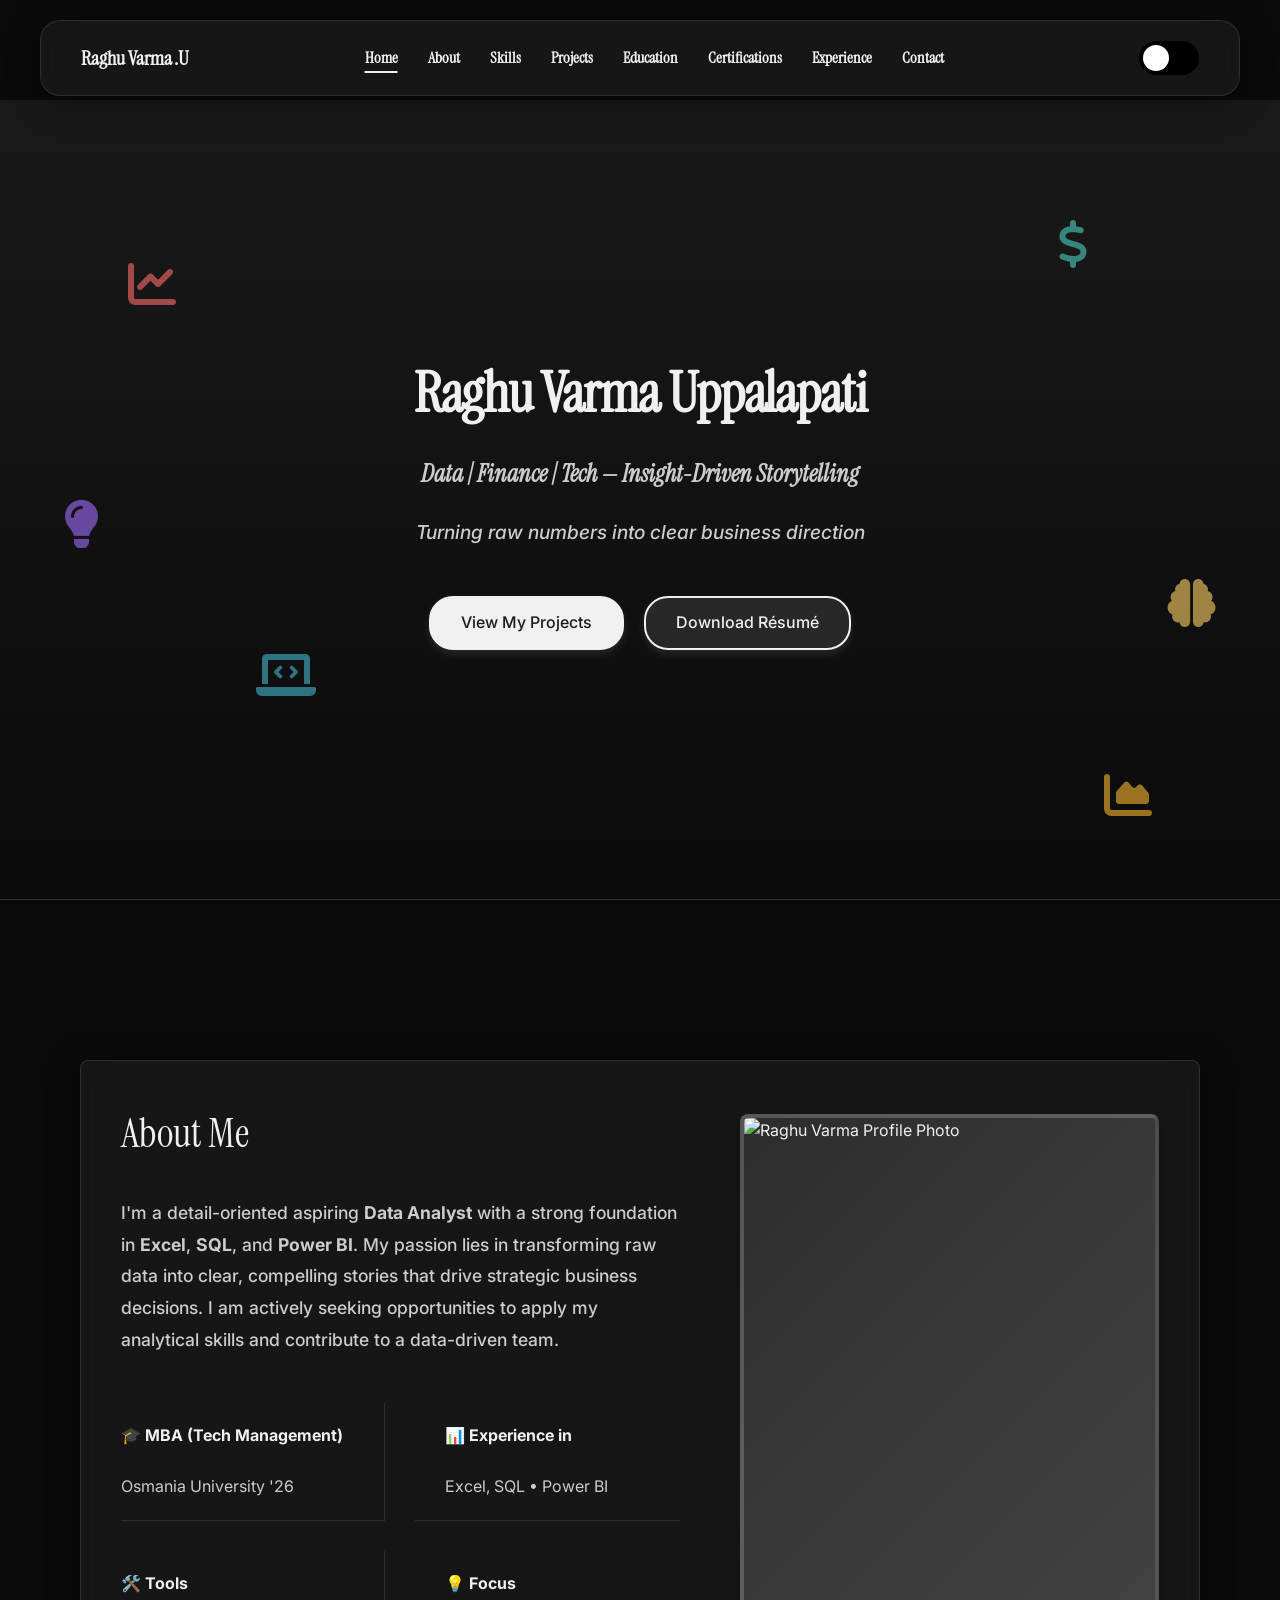
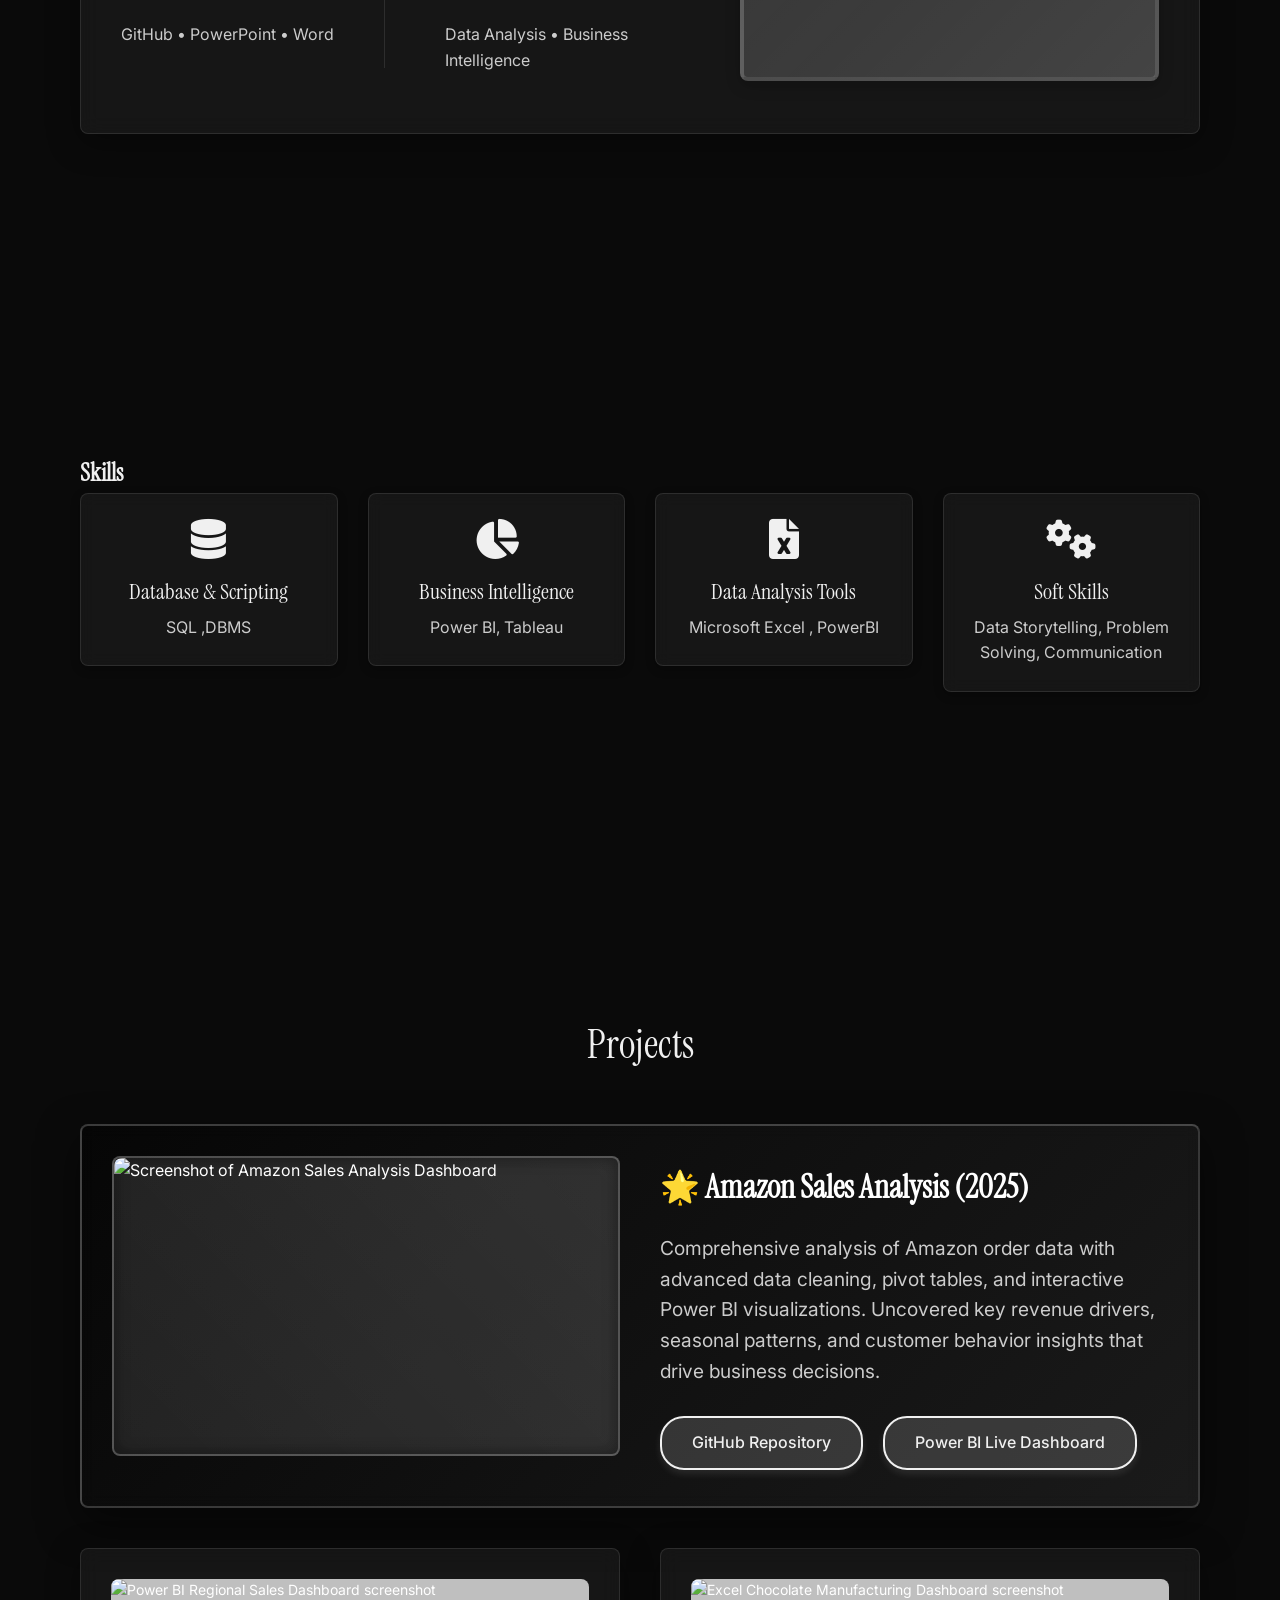
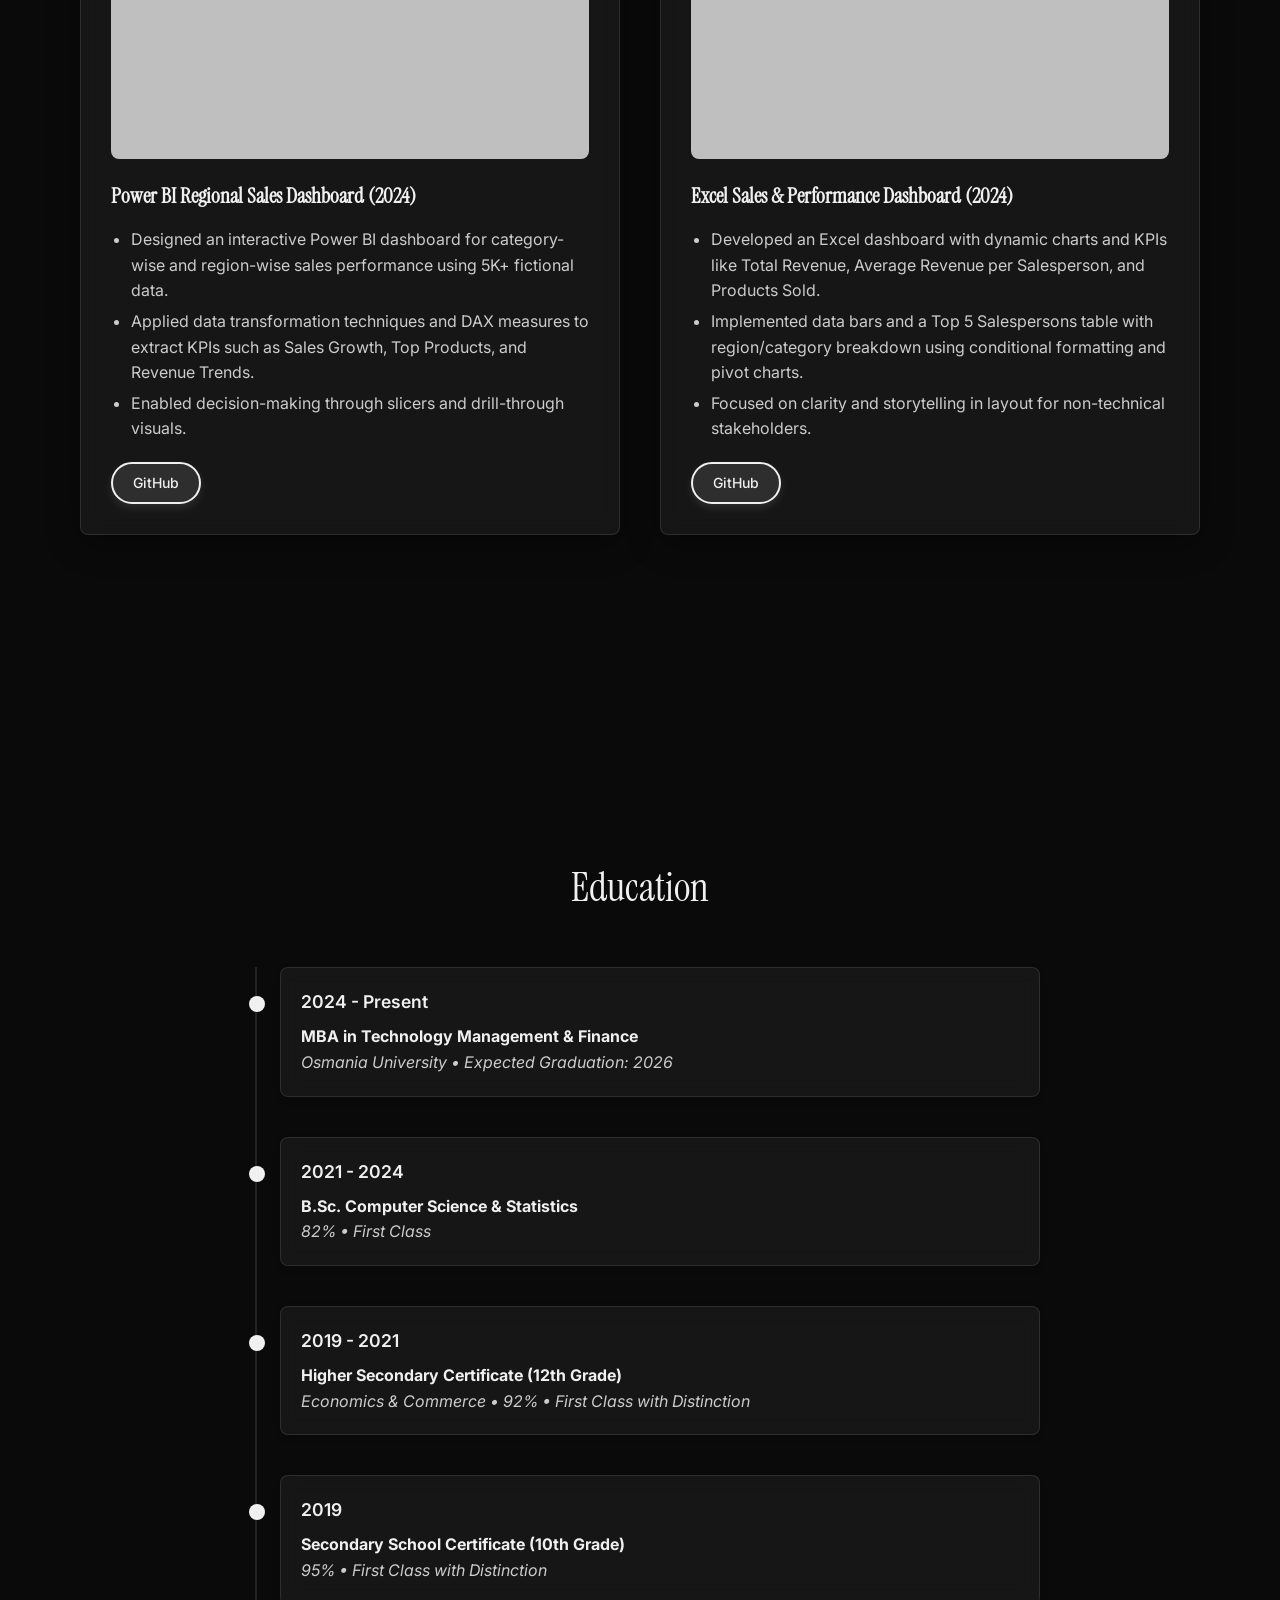
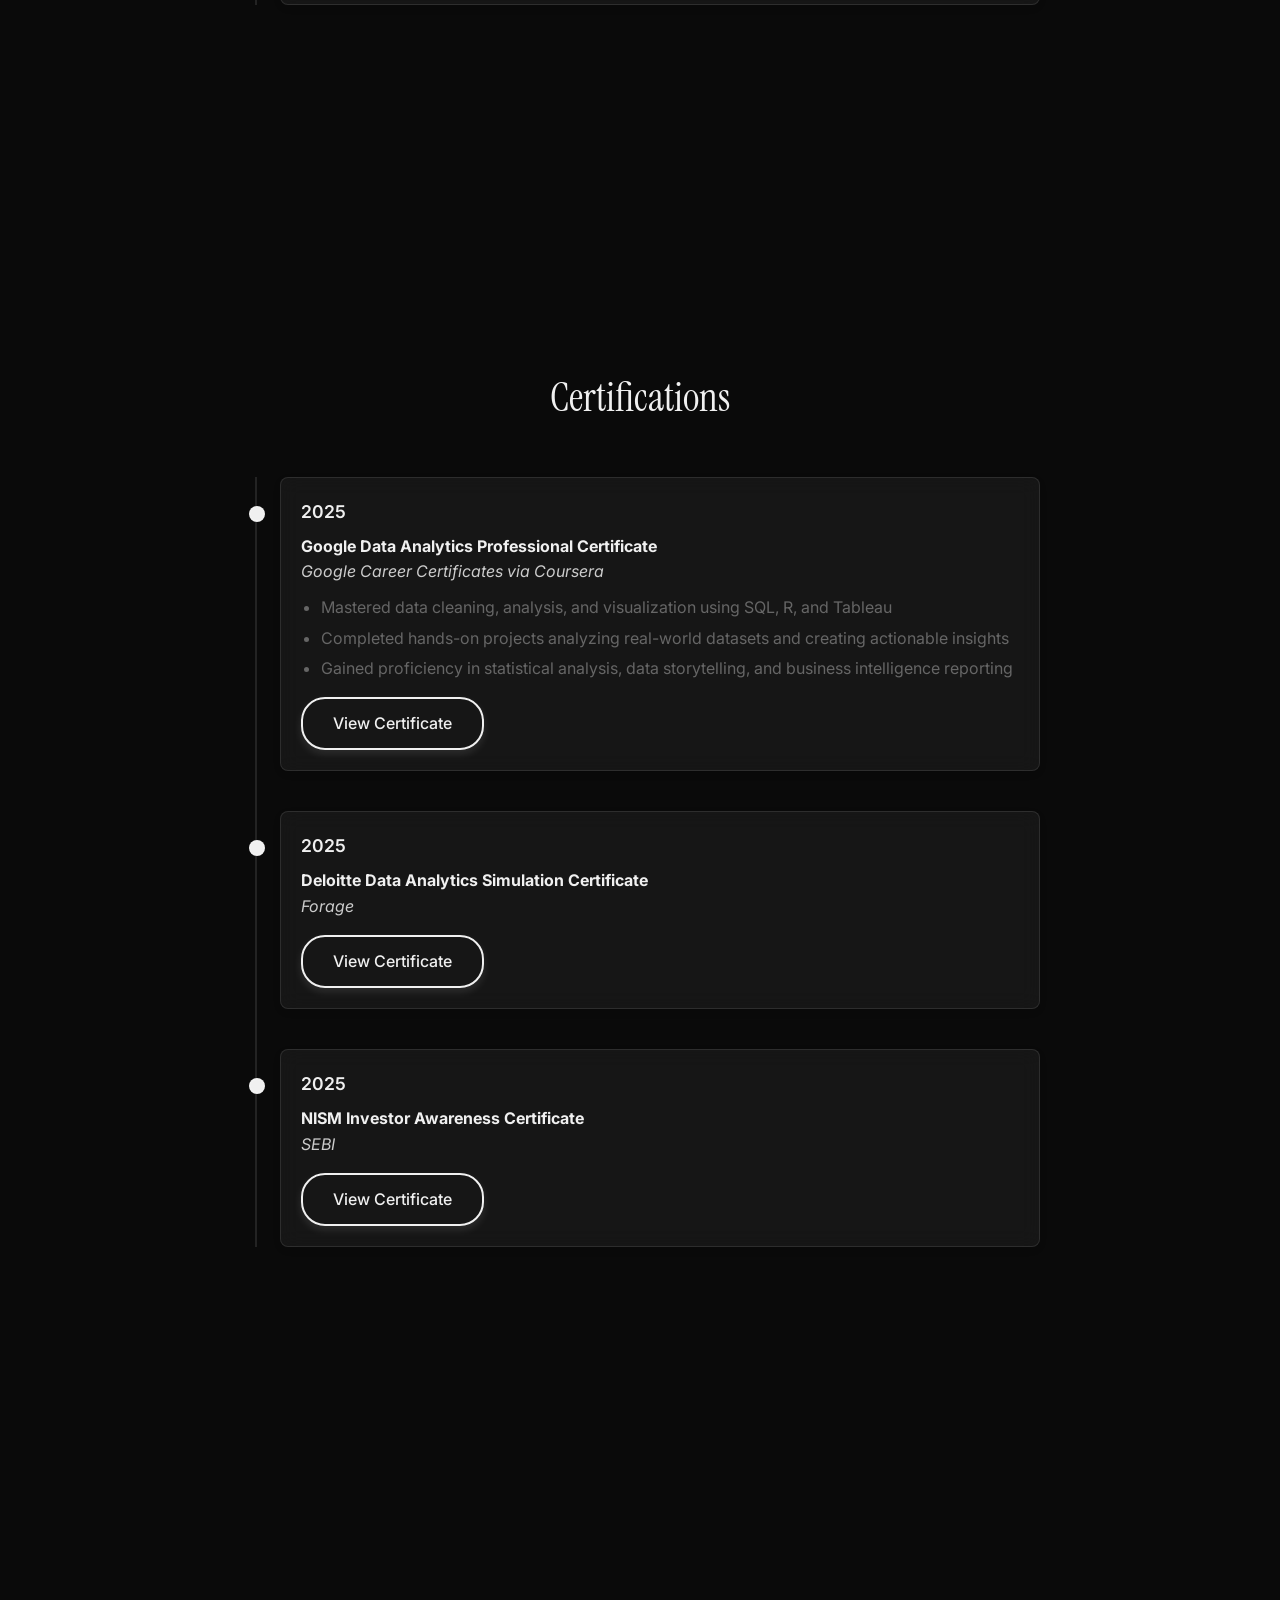
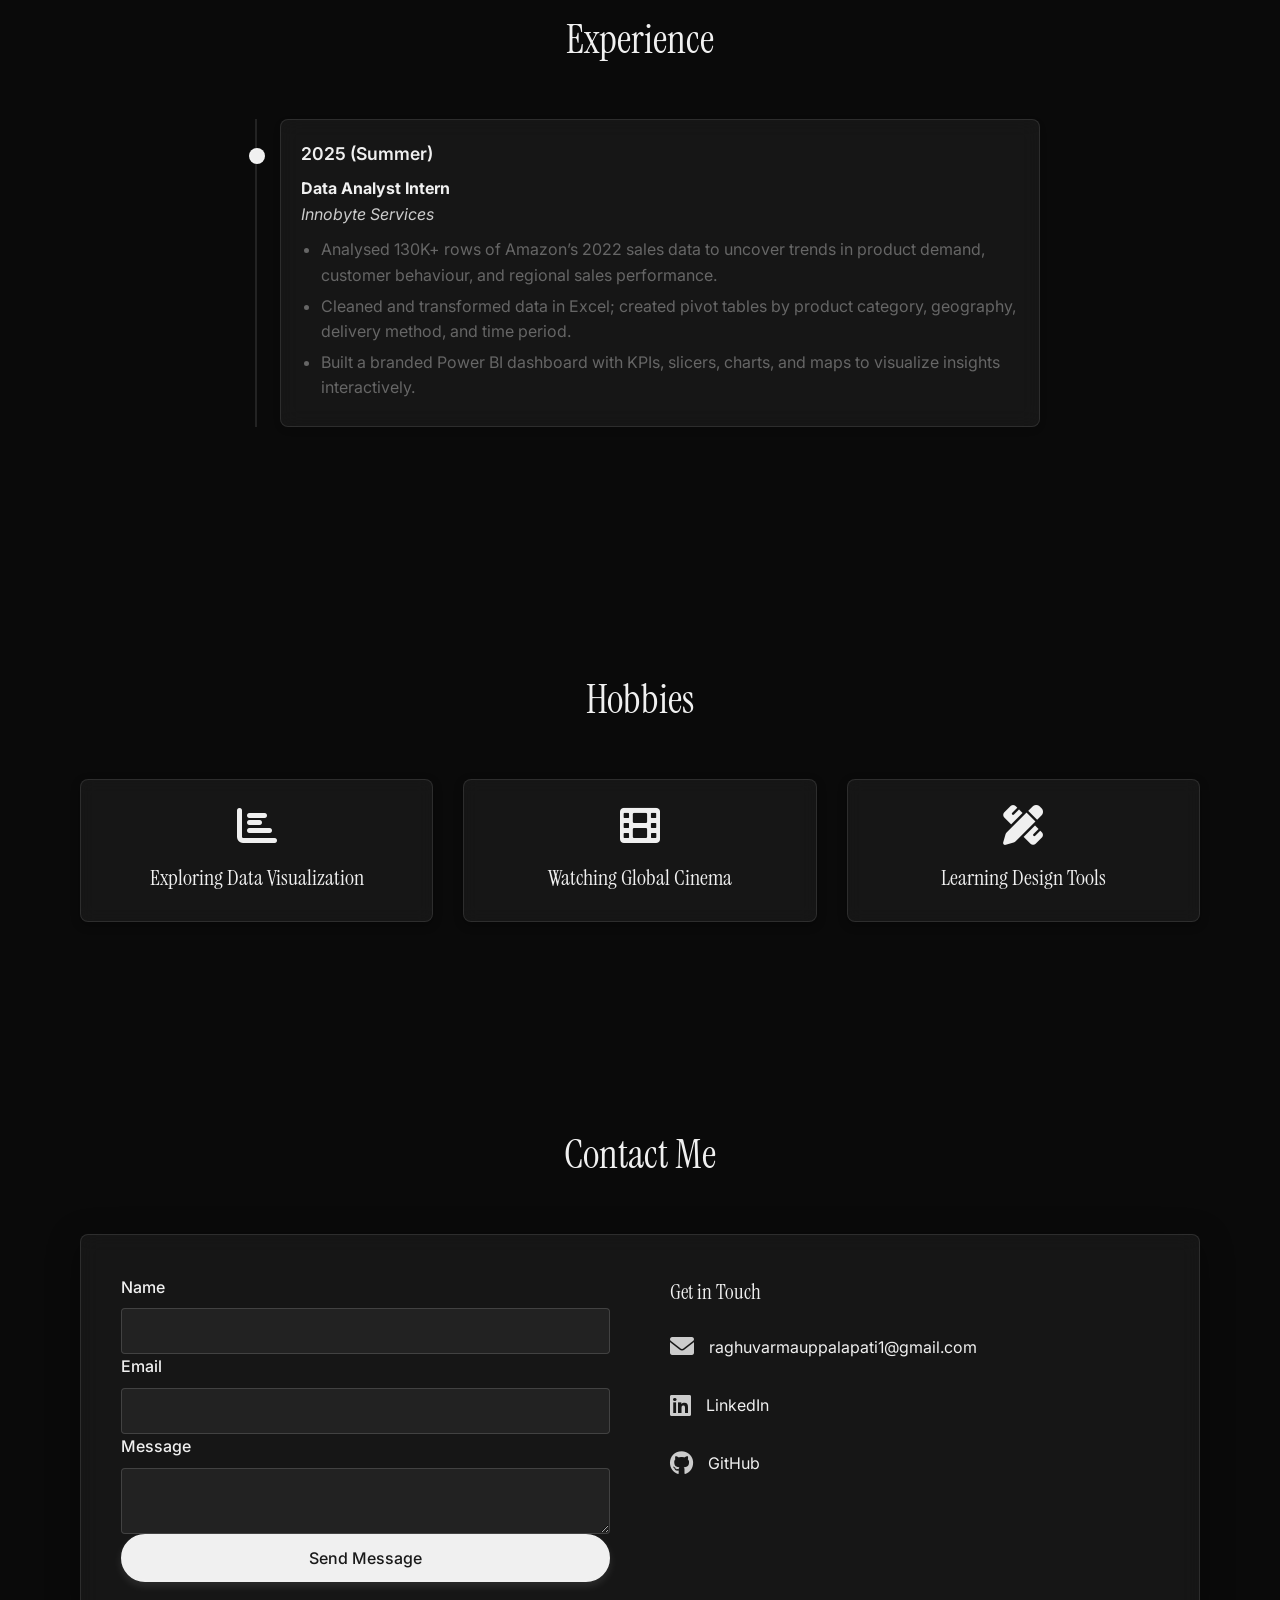
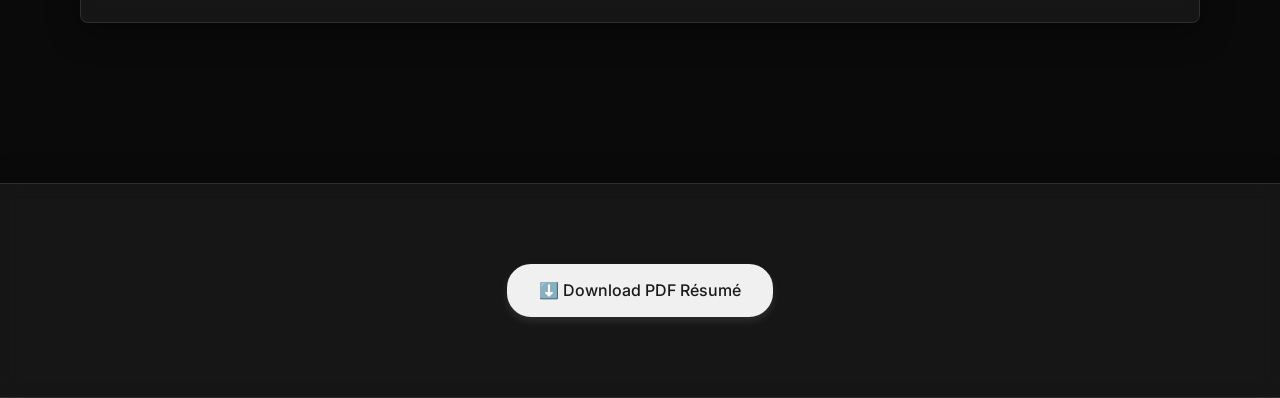
==== index.html @ 542b5046 "Update index.html" ====
<!DOCTYPE html>
<html lang="en">
<head>
    <meta charset="UTF-8">
    <meta name="viewport" content="width=device-width, initial-scale=1.0">
    <title>Raghu Varma Uppalapati - Data Analyst Portfolio</title>
    <link rel="preconnect" href="https://fonts.googleapis.com">
    <link rel="preconnect" href="https://fonts.gstatic.com" crossorigin>
    <!-- Instrument Serif for headings and display text -->
    <link href="https://fonts.googleapis.com/css2?family=Instrument+Serif:ital@0;1&display=swap" rel="stylesheet">
    <!-- Inter for body text and general UI elements -->
    <link href="https://fonts.googleapis.com/css2?family=Inter:ital,opsz,wght@0,14..32,100..900;1,14..32,100..900&display=swap" rel="stylesheet">
    <!-- Font Awesome for icons -->
    <link rel="stylesheet" href="https://cdnjs.cloudflare.com/ajax/libs/font-awesome/6.0.0-beta3/css/all.min.css">
    <style>
        /* General Styles */
        * {
            margin: 0;
            padding: 0;
            box-sizing: border-box;
        }

        html {
            scroll-behavior: smooth;
        }

        body {
            font-family: "Inter", sans-serif; /* Default body font set to Inter */
            background-color: #FFFFFF;
            color: #000000;
            line-height: 1.6;
            overflow-x: hidden;
            -webkit-font-smoothing: antialiased;
            -moz-osx-font-smoothing: grayscale;
            padding-top: 100px; /* Adjusted padding to prevent content from being hidden under the fixed nav */
            transition: background-color 0.3s ease, color 0.3s ease; /* Smooth transition for theme change */
        }

        /* Headings and Logo - using Instrument Serif for a distinct look */
        h1, h2, h3, .logo {
            font-family: "Instrument Serif", serif;
            font-weight: 700; /* Bold variant for headings */
            transition: color 0.3s ease; /* Smooth transition for theme change */
        }

        /* Navigation */
        nav {
            position: fixed;
            top: 20px; /* Separated from the top */
            left: 50%;
            transform: translateX(-50%); /* Center the nav bar */
            width: calc(100% - 40px); /* Reduced width for separation and rounded corners */
            max-width: 1200px; /* Max width to keep it contained */
            z-index: 1000;
            transition: all 0.3s ease;
            padding: 20px 0;
            box-shadow: 0 2-3px 10px rgba(0, 0, 0, 0.05); /* Subtle shadow for depth */
            border-radius: 20px; /* Rounded corners */
            background-color: #FFFFFF; /* Ensure background is white when not scrolled */
            transition: background-color 0.3s ease, box-shadow 0.3s ease, border 0.3s ease; /* Smooth transition for theme change */
        }

        nav.scrolled {
            background-color: #FFFFFF;
            border-bottom: 1px solid #E5E5E5;
            padding: 15px 0;
            box-shadow: 0 4px 15px rgba(0, 0, 0, 0.1); /* Stronger shadow when scrolled */
        }

        nav .nav-container {
            max-width: 1200px; /* Keep content within max width */
            margin: 0 auto;
            padding: 0 40px; /* Inner padding for links */
            display: flex;
            justify-content: space-between;
            align-items: center;
        }

        .logo {
            font-size: 20px;
            text-decoration: none;
            color: #000000;
            transition: color 0.2s ease;
        }

        .logo:hover {
            color: #BFBFBF;
        }

        .nav-links {
            display: flex;
            list-style: none;
            gap: 30px;
        }

        .nav-links a {
            text-decoration: none;
            color: #000000;
            font-weight: 400;
            transition: color 0.2s ease, text-decoration 0.3s ease, text-underline-offset 0.3s ease; /* Added transitions for underline */
            font-family: "Instrument Serif", serif; /* Changed to Instrument Serif for nav links */
            font-weight: 600; /* Slightly bold for nav links */
        }

        .nav-links a:hover {
            color: #BFBFBF;
        }

        .nav-links a.active {
            text-decoration: underline;
            text-underline-offset: 8px; /* Space between text and underline */
            text-decoration-thickness: 2px; /* Thickness of the underline */
            text-decoration-color: #000000; /* Color of the underline */
        }

        /* Container */
        .container {
            max-width: 1200px;
            margin: 0 auto;
            padding: 0 40px;
        }

        /* Sections */
        section {
            padding: 10rem 0;
            position: relative; /* For fade-in animation */
            transition: background-color 0.3s ease, color 0.3s ease; /* Smooth transition for theme change */
        }

        section.hero {
            padding: 10rem 0 10rem; /* Reduced top padding */
            position: relative; /* Needed for positioning floating icons */
            overflow: hidden; /* Hide icons if they float too far out */
            display: flex; /* Use flexbox for vertical centering */
            flex-direction: column;
            justify-content: center; /* Center content vertically */
            min-height: calc(100vh - 100px); /* Adjust min-height to fill viewport minus body padding */
        }

        /* Fade-in animation */
        .fade-in {
            opacity: 0;
            transform: translateY(30px);
            transition: opacity 0.8s ease-out, transform 0.8s ease-out; /* Slower and smoother */
        }

        .fade-in.visible {
            opacity: 1;
            transform: translateY(0);
        }

        /* Hero Section */
        .hero {
            text-align: center;
            background: linear-gradient(180deg, #f8f8f8 0%, #ffffff 100%); /* Subtle gradient */
            border-bottom: 1px solid #E5E5E5;
        }

        .hero h1 {
            font-size: 3.5rem;
            margin-bottom: 1rem;
            letter-spacing: -0.02em;
            color: #000000;
        }

        .hero h2 {
            font-size: 1.5rem;
            margin-bottom: 1.5rem;
            color: #666666; /* Slightly darker grey */
        }

        .hero .tagline {
            font-size: 1.2rem;
            font-weight: 500;
            margin-bottom: 3rem;
            color: #333333;
            font-family: "Inter", sans-serif; /* Tagline also Inter */
            font-style: normal; /* Default to normal for light theme */
        }

        .hero .cta-buttons {
            display: flex;
            gap: 20px;
            justify-content: center;
            flex-wrap: wrap;
        }

        /* Floating Icons */
        .floating-icon {
            position: absolute;
            font-size: 3rem; /* Base size for icons */
            opacity: 0.6; /* Slightly transparent */
            animation: float 6s ease-in-out infinite; /* Floating animation */
            z-index: 0; /* Behind text */
        }

        /* Define floating animation */
        @keyframes float {
            0% { transform: translateY(0px); opacity: 0.6; }
            50% { transform: translateY(-20px); opacity: 0.8; }
            100% { transform: translateY(0px); opacity: 0.6; }
        }

        /* Specific icon positioning and colors */
        .icon-data {
            top: 20%;
            left: 10%;
            color: #FF6B6B; /* Reddish */
            animation-delay: 0s;
        }
        .icon-finance {
            top: 15%;
            right: 15%;
            color: #4ECDC4; /* Teal */
            animation-delay: 1s;
        }
        .icon-tech {
            bottom: 25%;
            left: 20%;
            color: #45B7D1; /* Bluish */
            animation-delay: 2s;
        }
        .icon-viz {
            bottom: 10%;
            right: 10%;
            color: #F7B731; /* Yellowish */
            animation-delay: 3s;
        }
        .icon-idea {
            top: 50%;
            left: 5%;
            color: #A16BFF; /* Purple */
            animation-delay: 4s;
        }
        .icon-brain {
            top: 60%;
            right: 5%;
            color: #FFD166; /* Orange */
            animation-delay: 0.5s;
        }

        /* Buttons */
        .btn {
            display: inline-block;
            padding: 12px 30px;
            border-radius: 24px;
            text-decoration: none;
            font-weight: 500;
            transition: all 0.3s ease;
            border: 2px solid #000000;
            cursor: pointer;
            background: none;
            font-family: "Inter", sans-serif;
            font-size: 16px;
            box-shadow: 0 4px 8px rgba(0, 0, 0, 0.1);
        }

        .btn-primary {
            background-color: #000000;
            color: #FFFFFF;
        }

        .btn-primary:hover {
            background-color: #FFFFFF;
            color: #000000;
            box-shadow: 0 6px 12px rgba(0, 0, 0, 0.2);
        }

        .btn-secondary {
            background-color: #FFFFFF;
            color: #000000;
        }

        .btn-secondary:hover {
            background-color: #000000;
            color: #FFFFFF;
            box-shadow: 0 6-3px 12px rgba(0, 0, 0, 0.2);
        }

        /* Specific style for outline buttons */
        .btn-outline {
            background-color: transparent;
            border: 2px solid #000000;
            color: #000000;
            box-shadow: none;
        }

        .btn-outline:hover {
            background-color: #000000;
            color: #FFFFFF;
            box-shadow: 0 6px 12px rgba(0, 0, 0, 0.2);
        }

        /* About Section */
        .about {
            display: grid;
            grid-template-columns: 4fr 3fr; /* New: 4:3 ratio for content and image */
            gap: 60px;
            align-items: center;
            background-color: #FDFDFD;
            padding: 40px;
            border-radius: 8px;
            box-shadow: 0 5px 20px rgba(0, 0, 0, 0.05);
            transition: background-color 0.3s ease, box-shadow 0.3s ease;
        }

        .about-image {
            width: 100%;
            padding-bottom: 133.33%; /* 4:3 Aspect Ratio for Vertical image (100 / 3 * 4 = 133.33) */
            height: 0;
            position: relative;
            background: linear-gradient(135deg, #BFBFBF 0%, #999999 100%);
            display: flex;
            align-items: center;
            justify-content: center;
            border-radius: 8px; /* Changed to rounded rectangle for vertical image */
            overflow: hidden;
            border: 4px solid #FFFFFF;
            box-shadow: 0 5px 15px rgba(0, 0, 0, 0.1);
            flex-shrink: 0;
            transition: background 0.3s ease, border 0.3s ease, box-shadow 0.3s ease;
        }

        .about-image img {
            position: absolute;
            top: 0;
            left: 0;
            width: 100%;
            height: 100%;
            object-fit: cover;
            display: block;
        }

        .about-content {
            grid-column: 1 / 2; /* Ensure content is in the first column */
        }

        .about-image {
            grid-column: 2 / 3; /* Ensure image is in the second column */
        }

        .about-content h2 {
            font-size: 2.5rem;
            font-weight: 300;
            margin-bottom: 2rem;
            color: #000000;
        }

        .about-summary {
            font-size: 1.1rem;
            line-height: 1.8;
            margin-bottom: 3rem;
            font-weight: 500;
            color: #444444;
            font-family: "Inter", sans-serif;
        }

        .about-facts {
            display: grid;
            grid-template-columns: repeat(auto-fit, minmax(250px, 1fr));
            gap: 30px;
            align-items: start;
        }

        .fact-item {
            padding: 20px 0;
            border-bottom: 1px solid #E5E5E5;
            display: flex;
            flex-direction: column;
            align-items: flex-start;
            font-family: "Inter", sans-serif;
            transition: border-color 0.3s ease; /* Smooth transition for theme change */
        }

        .fact-item:nth-child(odd) {
            border-right: 1px solid #E5E5E5;
            padding-right: 30px;
        }

        .fact-item:nth-child(even) {
            padding-left: 30px;
        }

        .fact-item:nth-last-child(-n + 2) {
            border-bottom: none;
        }

        /* Skills Section Styles */
        .skills h2 {
            font-size: 2.5rem;
            font-weight: 300;
            margin-bottom: 3rem;
            text-align: center;
            color: #000000;
        }

        .skills-grid {
            display: grid;
            grid-template-columns: repeat(auto-fit, minmax(250px, 1fr));
            gap: 30px;
            justify-content: center;
            align-items: start;
        }

        .skill-item {
            background-color: #FDFDFD;
            border: 1px solid #E5E5E5;
            padding: 25px;
            border-radius: 8px;
            box-shadow: 0 3px 10px rgba(0, 0, 0, 0.05);
            transition: transform 0.2s ease, box-shadow 0.2s ease, background-color 0.3s ease, border 0.3s ease;
            text-align: center;
        }

        .skill-item:hover {
            transform: translateY(-5px);
            box-shadow: 0 6px 15px rgba(0, 0, 0, 0.1);
        }

        .skill-item .icon {
            font-size: 2.5rem;
            color: #000000;
            margin-bottom: 15px;
        }

        .skill-item h3 {
            font-family: "Instrument Serif", serif;
            font-weight: 500;
            font-size: 1.4rem;
            margin-bottom: 0;
        }

        .skill-item p {
            font-family: "Inter", sans-serif;
            font-weight: 400;
            color: #666;
            font-size: 1rem;
            margin-top: 5px;
        }

        /* Projects Section */
        .projects h2 {
            font-size: 2.5rem;
            font-weight: 300;
            margin-bottom: 3rem;
            text-align: center;
            color: #000000;
        }

        .projects-carousel {
            display: flex;
            flex-direction: column;
            gap: 40px;
        }
        
        /* New Styles for side-by-side projects */
        .other-projects-grid {
            display: grid;
            grid-template-columns: repeat(auto-fit, minmax(300px, 1fr));
            gap: 40px;
        }

        .project-card {
            background-color: #FFFFFF;
            border: 1px solid #E5E5E5;
            padding: 30px;
            border-radius: 8px;
            box-shadow: 0 5px 15px rgba(0, 0, 0, 0.08);
            transition: transform 0.2s ease, box-shadow 0.2s ease, background-color 0.3s ease, border 0.3s ease; /* Smooth transition for theme change */
        }

        .project-card:hover {
            transform: translateY(-8px);
            box-shadow: 0 10px 25px rgba(0, 0, 0, 0.15);
        }

        /* Featured Project - Amazon Sales Analysis */
        .project-card.featured {
            background: linear-gradient(135deg, #000000 0%, #333333 100%);
            color: #FFFFFF;
            border: 2px solid #000000;
            box-shadow: 0 15px 40px rgba(0, 0, 0, 0.3);
            position: relative;
            overflow: hidden;
        }

        .project-card.featured::before {
            content: '';
            position: absolute;
            top: 0;
            left: 0;
            right: 0;
            bottom: 0;
            background: linear-gradient(45deg, transparent 30%, rgba(255, 255, 255, 0.1) 50%, transparent 70%);
            transform: translateX(-100%);
            transition: transform 0.6s ease;
            z-index: 1;
        }

        .project-card.featured:hover::before {
            transform: translateX(100%);
        }

        .project-card.featured .project-image {
            background: linear-gradient(45deg, #444444, #666666);
            color: #FFFFFF;
            border: 2px solid #666666;
            box-shadow: inset 0 0 15px rgba(0, 0, 0, 0.3);
        }

        .project-card.featured h3 {
            color: #FFFFFF;
            font-size: 1.8rem;
            position: relative;
            z-index: 2;
        }

        .project-card.featured p {
            font-family: "Inter", sans-serif;
            font-weight: 400;
            color: #CCCCCC;
            font-size: 1.1rem;
            position: relative;
            z-index: 2;
        }

        /* Specific styling for buttons within the featured project card */
        .project-card.featured .btn-secondary {
            background-color: #FFFFFF;
            color: #000000;
            border-color: #000000;
        }

        .project-card.featured .btn-secondary:hover {
            background-color: #000000;
            color: #FFFFFF;
            border-color: #FFFFFF;
        }


        /* Featured project layout */
        .featured-project {
            display: grid;
            grid-template-columns: 1fr 1fr;
            gap: 40px;
            align-items: center;
        }

        .featured-project .project-image {
            width: 100%;
            height: 300px;
            background-color: #BFBFBF; /* Changed to solid color for simplicity */
            display: flex;
            align-items: center;
            justify-content: center;
            color: #FFFFFF;
            font-size: 16px;
            border-radius: 8px;
            overflow: hidden;
        }
        
        .project-screenshot {
            width: 100%;
            height: 100%;
            object-fit: cover; /* This is key to making the image fit the container */
            border-radius: 8px;
        }

        .featured-project .project-content h3 {
            font-size: 2rem;
            margin-bottom: 20px;
            color: #FFFFFF;
        }

        .featured-project .project-content p {
            font-size: 1.2rem;
            line-height: 1.6;
            margin-bottom: 30px;
            color: #CCCCCC;
        }

        .featured-project .project-buttons {
            display: flex;
            gap: 20px;
            flex-wrap: wrap;
        }

        .featured-project .project-buttons .btn {
            padding: 12px 30px;
            font-size: 16px;
        }

        /* Other projects grid */
        .other-projects {
            display: grid;
            grid-template-columns: repeat(auto-fit, minmax(300px, 1fr));
            gap: 40px;
        }

        .project-image {
            width: 100%;
            height: 180px;
            background-color: #BFBFBF;
            margin-bottom: 20px;
            display: flex;
            align-items: center;
            justify-content: center;
            color: #FFFFFF;
            font-size: 14px;
            border-radius: 8px;
            overflow: hidden;
        }

        .project-card h3 {
            font-size: 1.3rem;
            margin-bottom: 15px;
            color: #000000;
        }

        .project-card ul {
            font-family: "Inter", sans-serif;
            font-weight: 400;
            font-size: 1rem;
            line-height: 1.6;
            margin-bottom: 20px;
            color: #666;
            padding-left: 20px;
            list-style: disc;
        }

        .project-card ul li {
            margin-bottom: 5px;
        }

        .project-buttons {
            display: flex;
            gap: 15px;
            flex-wrap: wrap;
        }

        .project-buttons .btn {
            padding: 8px 20px;
            font-size: 14px;
        }

        /* Achievements Section (Certifications & Education & Experience) */
        .achievements h2 {
            font-size: 2.5rem;
            font-weight: 300;
            margin-bottom: 3rem;
            text-align: center;
            color: #000000;
        }

        .timeline {
            position: relative;
            padding-left: 40px;
            max-width: 800px;
            margin: 0 auto;
        }

        .timeline::before {
            content: '';
            position: absolute;
            left: 15px;
            top: 0;
            bottom: 0;
            width: 2px;
            background-color: #E5E5E5;
            transition: background-color 0.3s ease; /* Smooth transition for theme change */
        }

        .timeline-item {
            position: relative;
            margin-bottom: 40px;
            background-color: #FDFDFD;
            padding: 20px;
            border-radius: 8px;
            box-shadow: 0 3px 10px rgba(0, 0, 0, 0.05);
            transition: transform 0.2s ease, box-shadow 0.2s ease, background-color 0.3s ease, border 0.3s ease; /* Smooth transition for theme change */
        }

        .timeline-item:hover {
            transform: translateY(-5px);
            box-shadow: 0 6px 15px rgba(0, 0, 0, 0.1);
        }

        .timeline-item::before {
            content: '';
            position: absolute;
            left: -32px;
            top: 28px;
            width: 12px;
            height: 12px;
            background-color: #000000;
            border-radius: 50%;
            border: 2px solid #FFFFFF;
            z-index: 1;
            transition: background-color 0.3s ease, border-color 0.3s ease; /* Smooth transition for theme change */
        }

        .timeline-year {
            font-family: "Inter", sans-serif;
            font-weight: 600;
            font-size: 1.1rem;
            margin-bottom: 8px;
            color: #333333;
        }

        .timeline-description {
            font-family: "Inter", sans-serif;
            font-weight: 400;
            font-size: 1rem;
            line-height: 1.6;
            color: #666;
        }

        .timeline-description strong {
            font-family: "Inter", sans-serif;
            font-weight: 700;
            color: #000000;
        }

        .timeline-description ul {
            font-family: "Inter", sans-serif;
            font-weight: 400;
            margin-top: 10px;
            padding-left: 20px;
            color: #666;
            list-style: disc;
        }

        .timeline-description ul li {
            margin-bottom: 5px;
        }

        /* Hobbies Section */
        .hobbies {
            background-color: #FDFDFD;
            padding: 40px;
            border-radius: 8px;
            box-shadow: 0 5px 20px rgba(0, 0, 0, 0.05);
            text-align: center;
            transition: background-color 0.3s ease, box-shadow 0.3s ease;
        }

        .hobbies h2 {
            font-size: 2.5rem;
            font-weight: 300;
            margin-bottom: 3rem;
            color: #000000;
        }

        .hobbies-grid {
            display: grid;
            grid-template-columns: repeat(auto-fit, minmax(250px, 1fr));
            gap: 30px;
            justify-content: center;
            align-items: start;
        }

        .hobby-item {
            background-color: #FFFFFF;
            border: 1px solid #E5E5E5;
            padding: 25px;
            border-radius: 8px;
            box-shadow: 0 3px 10px rgba(0, 0, 0, 0.05);
            transition: transform 0.2s ease, box-shadow 0.2s ease, background-color 0.3s ease, border 0.3s ease;
            text-align: center;
        }

        .hobby-item:hover {
            transform: translateY(-5px);
            box-shadow: 0 6px 15px rgba(0, 0, 0, 0.1);
        }

        .hobby-item .icon {
            font-size: 2.5rem;
            color: #000000;
            margin-bottom: 15px;
            transition: color 0.3s ease;
        }

        .hobby-item h3 {
            font-family: "Instrument Serif", serif;
            font-weight: 500;
            font-size: 1.4rem;
            margin-bottom: 0;
        }

        /* Contact Section */
        .contact h2 {
            font-size: 2.5rem;
            font-weight: 300;
            margin-bottom: 3rem;
            text-align: center;
            color: #000000;
        }

        .contact-content {
            display: grid;
            grid-template-columns: 1fr 1fr;
            gap: 60px;
            background-color: #FDFDFD;
            padding: 40px;
            border-radius: 8px;
            box-shadow: 0 5px 20px rgba(0, 0, 0, 0.05);
            transition: background-color 0.3s ease, box-shadow 0.3s ease;
        }

        .contact-form {
            display: flex;
            flex-direction: column;
        }

        .form-group {
            display: flex;
            flex-direction: column;
        }

        .form-group label {
            font-family: "Inter", sans-serif;
            font-weight: 500;
            margin-bottom: 8px;
            color: #333333;
        }

        .form-group input,
        .form-group textarea {
            font-family: "Inter", sans-serif;
            font-weight: 400;
            padding: 12px;
            border: 1px solid #E5E5E5;
            border-radius: 4px;
            font-size: 16px;
            transition: border-color 0.2s ease, box-shadow 0.2s ease, background-color 0.3s ease, color 0.3s ease;
        }

        .form-group input:focus,
        .form-group textarea:focus {
            outline: none;
            border-color: #000000;
            box-shadow: 0 0 0 3px rgba(0, 0, 0, 0.1);
        }

        .contact-details h3 {
            font-size: 1.3rem;
            font-weight: 500;
            margin-bottom: 20px;
            color: #000000;
        }

        .contact-item {
            font-family: "Inter", sans-serif;
            font-weight: 400;
            display: flex;
            align-items: center;
            gap: 15px;
            margin-bottom: 20px;
            color: #444444;
        }

        .contact-item span {
            font-size: 1.5rem;
        }

        .contact-item a {
            color: #000000;
            text-decoration: none;
            transition: color 0.2s ease;
        }

        .contact-item a:hover {
            color: #BFBFBF;
        }

        /* Resume Section */
        .resume {
            text-align: center;
            padding: 5rem 0;
            background-color: #F8F8F8;
            border-top: 1px solid #E5E5E5;
            border-bottom: 1px solid #E5E5E5;
            transition: background-color 0.3s ease, border-color 0.3s ease;
        }

        /* Footer */
        footer {
            border-top: 1px solid #E5E5E5;
            padding: 40px 0;
            background-color: #FFFFFF;
            color: #666;
            font-family: "Inter", sans-serif;
            font-weight: 400;
            transition: background-color 0.3s ease, color 0.3s ease, border-color 0.3s ease;
        }

        .footer-content {
            display: flex;
            justify-content: space-between;
            align-items: center;
            flex-wrap: wrap;
            gap: 20px;
        }

        .footer-links {
            display: flex;
            gap: 20px;
        }

        .footer-links a {
            color: #000000;
            text-decoration: none;
            font-size: 24px;
            transition: color 0.2s ease;
        }

        .footer-links a:hover {
            color: #BFBFBF;
        }

        /* Theme Switch Styles */
        .theme-switch-wrapper {
            display: flex;
            align-items: center;
            justify-content: center;
            margin-left: 20px;
            flex-shrink: 0;
        }

        .theme-switch {
            position: relative;
            display: inline-block;
            width: 60px;
            height: 34px;
        }

        .theme-switch input {
            opacity: 0;
            width: 0;
            height: 0;
        }

        .slider {
            position: absolute;
            cursor: pointer;
            top: 0;
            left: 0;
            right: 0;
            bottom: 0;
            background-color: #000000;
            transition: .4s;
            border-radius: 34px;
        }

        .slider:before {
            position: absolute;
            content: "";
            height: 26px;
            width: 26px;
            left: 4px;
            bottom: 4px;
            background-color: white;
            transition: .4s;
            border-radius: 50%;
        }

        input:checked + .slider {
            background-color: #E5E5E5;
        }

        input:checked + .slider:before {
            transform: translateX(26px);
            background-color: #000000;
        }

        /* Dark Theme - Glassmorphism */
        body.dark-theme {
            background-color: #0a0a0a;
            color: #f0f0f0;
        }

        body.dark-theme h1,
        body.dark-theme h2,
        body.dark-theme h3,
        body.dark-theme .logo,
        body.dark-theme .nav-links a {
            color: #f0f0f0;
        }

        body.dark-theme nav {
            background-color: rgba(255, 255, 255, 0.05);
            backdrop-filter: blur(10px);
            border: 1px solid rgba(255, 255, 255, 0.1);
            box-shadow: 0 8px 32px 0 rgba(0, 0, 0, 0.37);
        }

        /* Adjust specific dark theme styles for elements that now have glassmorphism */
        body.dark-theme nav.scrolled {
            background-color: rgba(255, 255, 255, 0.08);
            border-bottom: 1px solid rgba(255, 255, 255, 0.15);
            box-shadow: 0 4px 15px rgba(0, 0, 0, 0.4);
        }

        body.dark-theme .nav-links a.active {
            text-decoration-color: #f0f0f0;
        }

        body.dark-theme .hero {
            background: linear-gradient(180deg, #1a1a1a 0%, #0a0a0a 100%);
            border-bottom: 1px solid rgba(255, 255, 255, 0.1);
        }

        body.dark-theme .hero h2,
        body.dark-theme .tagline {
            color: #cccccc;
            font-style: italic;
        }

        body.dark-theme .btn-primary {
            background-color: #f0f0f0;
            color: #1a1a1a;
            border-color: #f0f0f0;
            box-shadow: 0 4px 8px rgba(255, 255, 255, 0.1);
        }

        body.dark-theme .btn-primary:hover {
            background-color: #1a1a1a;
            color: #f0f0f0;
            box-shadow: 0 6px 12px rgba(255, 255, 255, 0.2);
        }

        body.dark-theme .btn-secondary {
            background-color: rgba(255, 255, 255, 0.1);
            color: #f0f0f0;
            border-color: #f0f0f0;
            box-shadow: 0 4px 8px rgba(255, 255, 255, 0.1);
        }

        body.dark-theme .btn-secondary:hover {
            background-color: rgba(255, 255, 255, 0.2);
            color: #f0f0f0;
            box-shadow: 0 6px 12px rgba(255, 255, 255, 0.2);
        }

        body.dark-theme .btn-outline {
            background-color: transparent;
            border: 2px solid #f0f0f0;
            color: #f0f0f0;
            box-shadow: 0 4px 8px rgba(255, 255, 255, 0.1);
        }

        body.dark-theme .btn-outline:hover {
            background-color: rgba(255, 255, 255, 0.1);
            color: #f0f0f0;
            box-shadow: 0 6px 12px rgba(255, 255, 255, 0.2);
        }

        body.dark-theme .about {
            background-color: rgba(255, 255, 255, 0.05);
            backdrop-filter: blur(10px);
            border: 1px solid rgba(255, 255, 255, 0.1);
            box-shadow: 0 8px 32px 0 rgba(0, 0, 0, 0.37);
        }

        body.dark-theme .about-image {
            background: linear-gradient(135deg, rgba(255, 255, 255, 0.1) 0%, rgba(255, 255, 255, 0.2) 100%);
            border: 4px solid rgba(255, 255, 255, 0.15);
            box-shadow: 0 5px 15px rgba(0, 0, 0, 0.2);
        }

        body.dark-theme .about-summary,
        body.dark-theme .fact-item,
        body.dark-theme .timeline-description,
        body.dark-theme .contact-item,
        body.dark-theme .skill-item p {
            color: #cccccc;
        }

        body.dark-theme .fact-item strong,
        body.dark-theme .timeline-description strong,
        body.dark-theme .timeline-year {
            color: #f0f0f0;
        }

        body.dark-theme .fact-item:nth-child(odd),
        body.dark-theme .fact-item:nth-child(even) {
            border-color: rgba(255, 255, 255, 0.1);
        }

        body.dark-theme .skill-item {
            background-color: rgba(255, 255, 255, 0.05);
            backdrop-filter: blur(8px);
            border: 1px solid rgba(255, 255, 255, 0.1);
            box-shadow: 0 3px 10px rgba(0, 0, 0, 0.3);
        }

        body.dark-theme .skill-item .icon {
            color: #f0f0f0;
        }

        body.dark-theme .project-card:not(.featured) {
            background-color: rgba(255, 255, 255, 0.05);
            backdrop-filter: blur(10px);
            border: 1px solid rgba(255, 255, 255, 0.1);
            box-shadow: 0 8px 32px 0 rgba(0, 0, 0, 0.37);
        }

        body.dark-theme .project-card.featured {
            background: linear-gradient(135deg, rgba(0, 0, 0, 0.4) 0%, rgba(51, 51, 51, 0.4) 100%);
            backdrop-filter: blur(8px);
            border: 2px solid rgba(255, 255, 255, 0.2);
            box-shadow: 0 15px 40px rgba(0, 0, 0, 0.5);
        }

        body.dark-theme .project-card.featured::before {
            background: linear-gradient(45deg, transparent 30%, rgba(255, 255, 255, 0.08) 50%, transparent 70%);
        }

        body.dark-theme .project-card.featured .project-image {
            background: linear-gradient(45deg, rgba(255, 255, 255, 0.1), rgba(255, 255, 255, 0.15));
            border: 2px solid rgba(255, 255, 255, 0.2);
            box-shadow: inset 0 0 15px rgba(0, 0, 0, 0.4);
        }

        body.dark-theme .project-card.featured .btn-secondary {
            background-color: rgba(255, 255, 255, 0.15);
            color: #f0f0f0;
            border-color: #f0f0f0;
        }

        body.dark-theme .project-card.featured .btn-secondary:hover {
            background-color: rgba(255, 255, 255, 0.25);
            color: #f0f0f0;
            border-color: #f0f0f0;
        }

        body.dark-theme .project-card ul {
            color: #cccccc;
        }

        body.dark-theme .timeline::before {
            background-color: rgba(255, 255, 255, 0.1);
        }

        body.dark-theme .timeline-item {
            background-color: rgba(255, 255, 255, 0.05);
            backdrop-filter: blur(10px);
            border: 1px solid rgba(255, 255, 255, 0.1);
            box-shadow: 0 8px 32-3px 0 rgba(0, 0, 0, 0.37);
        }

        body.dark-theme .timeline-item::before {
            background-color: #f0f0f0;
            border: 2px solid rgba(255, 255, 255, 0.1);
        }

        body.dark-theme .hobbies {
            background-color: transparent;
            box-shadow: none;
            border: none;
            backdrop-filter: none;
        }

        body.dark-theme .hobby-item {
            background-color: rgba(255, 255, 255, 0.05);
            backdrop-filter: blur(8px);
            border: 1px solid rgba(255, 255, 255, 0.1);
            box-shadow: 0 3px 10px rgba(0, 0, 0, 0.3);
        }

        body.dark-theme .hobby-item .icon {
            color: #f0f0f0;
        }

        body.dark-theme .contact-content {
            background-color: rgba(255, 255, 255, 0.05);
            backdrop-filter: blur(10px);
            border: 1px solid rgba(255, 255, 255, 0.1);
            box-shadow: 0 8px 32px 0 rgba(0, 0, 0, 0.37);
        }

        body.dark-theme .form-group label {
            color: #f0f0f0;
        }

        body.dark-theme .form-group input,
        body.dark-theme .form-group textarea {
            background-color: rgba(255, 255, 255, 0.05);
            border-color: rgba(255, 255, 255, 0.15);
            color: #f0f0f0;
        }

        body.dark-theme .form-group input:focus,
        body.dark-theme .form-group textarea:focus {
            border-color: #f0f0f0;
            box-shadow: 0 0 0 3px rgba(255, 255, 255, 0.1);
        }

        body.dark-theme .contact-item a {
            color: #f0f0f0;
        }

        body.dark-theme .contact-item a:hover {
            color: #cccccc;
        }

        body.dark-theme .resume {
            background-color: rgba(255, 255, 255, 0.05);
            backdrop-filter: blur(10px);
            border-top: 1px solid rgba(255, 255, 255, 0.1);
            border-bottom: 1px solid rgba(255, 255, 255, 0.1);
            box-shadow: 0 8px 32px 0 rgba(0, 0, 0, 0.37);
        }

        body.dark-theme footer {
            border-top: 1px solid rgba(255, 255, 255, 0.1);
            background-color: rgba(255, 255, 255, 0.05);
            backdrop-filter: blur(10px);
            color: #cccccc;
            box-shadow: 0 -8px 32px 0 rgba(0, 0, 0, 0.37);
        }

        body.dark-theme .footer-links a {
            color: #f0f0f0;
        }

        body.dark-theme .footer-links a:hover {
            color: #cccccc;
        }

        /* Responsive Design */
        @media (max-width: 991px) {
            .about {
                grid-template-columns: 1fr;
                text-align: center;
                padding: 30px;
            }
            
            .about-image {
                padding-bottom: 100%; /* Change aspect ratio to square for mobile */
                margin-bottom: 30px;
                justify-self: center;
            }

            .about-image img {
                border-radius: 50%; /* Change to circular for mobile */
            }

            .about-facts {
                grid-template-columns: 1fr;
            }

            .fact-item {
                border-right: none !important;
                padding-left: 0 !important;
                padding-right: 0 !important;
                border-bottom: 1px solid #E5E5E5;
                align-items: center;
            }

            .fact-item:last-child {
                border-bottom: none;
            }

            .skills-grid {
                grid-template-columns: 1fr;
            }

            .featured-project {
                grid-template-columns: 1fr;
                text-align: center;
            }

            .featured-project .project-content {
                order: 2;
            }

            .featured-project .project-image {
                order: 1;
            }

            .other-projects-grid {
                grid-template-columns: 1fr;
            }

            .hobbies-grid {
                grid-template-columns: 1fr;
            }

            .contact-content {
                grid-template-columns: 1fr;
                padding: 30px;
            }

            .contact-details {
                margin-top: 40px;
                text-align: center;
            }

            .contact-item {
                justify-content: center;
            }
        }

        @media (max-width: 599px) {
            .container {
                padding: 0 20px;
            }

            nav .nav-container {
                padding: 0 20px;
            }

            .nav-links {
                display: none;
            }

            /* Adjust nav padding and position for smaller screens if needed */
            nav {
                width: calc(100% - 20px);
                top: 10px;
                border-radius: 10px;
            }

            body {
                padding-top: 70px;
            }

            section.hero {
                min-height: calc(100vh - 70px);
            }

            .hero h1 {
                font-size: 2.5rem;
            }

            .hero h2 {
                font-size: 1.2rem;
            }

            .hero .cta-buttons {
                flex-direction: column;
                align-items: center;
            }

            section {
                padding: 5rem 0;
            }

            .footer-content {
                flex-direction: column;
                gap: 20px;
            }
        }
    </style>
</head>
<body>
    <!-- Navigation -->
    <nav id="navbar">
        <div class="nav-container">
            <a href="#hero" class="logo">Raghu Varma .U</a>
            <ul class="nav-links">
                <li><a href="#hero">Home</a></li>
                <li><a href="#about">About</a></li>
                <li><a href="#skills">Skills</a></li>
                <li><a href="#projects">Projects</a></li>
                <li><a href="#education">Education</a></li>
                <li><a href="#certifications">Certifications</a></li>
                <li><a href="#experience">Experience</a></li>
                <li><a href="#contact">Contact</a></li>
            </ul>
            <div class="theme-switch-wrapper">
                <label class="theme-switch" for="checkbox" aria-label="Toggle dark and light theme">
                    <input type="checkbox" id="checkbox" />
                    <div class="slider round"></div>
                </label>
            </div>
        </div>
    </nav>

    <!-- Hero Section -->
    <section id="hero" class="hero">
        <div class="container">
            <!-- Floating Icons -->
            <i class="fas fa-chart-line floating-icon icon-data"></i>
            <i class="fas fa-dollar-sign floating-icon icon-finance"></i>
            <i class="fas fa-laptop-code floating-icon icon-tech"></i>
            <i class="fas fa-lightbulb floating-icon icon-idea"></i>
            <i class="fas fa-brain floating-icon icon-brain"></i>
            <i class="fas fa-chart-area floating-icon icon-viz"></i>


            <div class="fade-in">
                <h1>Raghu Varma Uppalapati</h1>
                <h2>Data | Finance | Tech — Insight-Driven Storytelling</h2>
                <p class="tagline">Turning raw numbers into clear business direction</p>
                <div class="cta-buttons">
                    <a href="#projects" class="btn btn-primary" aria-label="View my projects">View My Projects</a>
                    <a href="https://drive.google.com/drive/folders/1nPKg-6YgoBkMm7DsSK4cjfC459t5fZqY?usp=drive_link" class="btn btn-secondary" target="_blank" rel="noopener noreferrer" aria-label="Download resume PDF">Download Résumé</a>
                </div>
            </div>
        </div>
    </section>

    <!-- About Section -->
    <section id="about">
        <div class="container">
            <div class="about fade-in">
                <div class="about-content">
                    <h2>About Me</h2>
                    <p class="about-summary">
                        I'm a detail-oriented aspiring <strong>Data Analyst</strong> with a strong foundation in <strong>Excel</strong>, <strong>SQL</strong>, and <strong>Power BI</strong>. My passion lies in transforming raw data into clear, compelling stories that drive strategic business decisions. I am actively seeking opportunities to apply my analytical skills and contribute to a data-driven team.
                    </p>
                    <div class="about-facts">
                        <div class="fact-item">
                            <strong>🎓 MBA (Tech Management)</strong><br>
                            Osmania University '26
                        </div>
                        <div class="fact-item">
                            <strong>📊 Experience in</strong><br>
                            Excel, SQL • Power BI
                        </div>
                        <div class="fact-item">
                            <strong>🛠️ Tools</strong><br>
                            GitHub • PowerPoint • Word
                        </div>
                        <div class="fact-item">
                            <strong>💡 Focus</strong><br>
                            Data Analysis • Business Intelligence
                        </div>
                    </div>
                </div>
                <div class="about-image" aria-label="Profile picture of Raghu Varma">
                    <img src="https://placehold.co/300x400/F0F0F0/000000?text=Your+Photo" alt="Raghu Varma Profile Photo" >
                </div>
            </div>
        </div>
    </section>

    <!-- Skills Section -->
    <section id="skills">
        <div class="container">
            <h2 class="fade-in">Skills</h2>
            <div class="skills-grid fade-in">
                <div class="skill-item">
                    <i class="icon fas fa-database"></i>
                    <h3>Database & Scripting</h3>
                    <p>SQL ,DBMS </p>
                </div>
                <div class="skill-item">
                    <i class="icon fas fa-chart-pie"></i>
                    <h3>Business Intelligence</h3>
                    <p>Power BI, Tableau</p>
                </div>
                <div class="skill-item">
                    <i class="icon fas fa-file-excel"></i>
                    <h3>Data Analysis Tools</h3>
                    <p>Microsoft Excel , PowerBI</p>
                </div>
               
                <div class="skill-item">
                    <i class="icon fas fa-cogs"></i>
                    <h3>Soft Skills</h3>
                    <p>Data Storytelling, Problem Solving, Communication</p>
                </div>
            </div>
        </div>
    </section>

    <!-- Projects Section -->
    <section id="projects" class="projects">
        <div class="container">
            <h2 class="fade-in">Projects</h2>
            <div class="projects-carousel fade-in">
                <!-- Featured Project - Amazon Sales Analysis -->
                <div class="project-card featured">
                    <div class="featured-project">
                        <div class="project-image" aria-label="Amazon Sales Analysis project screenshot">
                            <img class="project-screenshot" src="https://raghuvarma02.github.io/amazon-sales-analysis-dashboard.png" onerror="this.onerror=null;this.src='https://placehold.co/320x180/BFBFBF/FFFFFF?text=Amazon+Sales+Analysis';" alt="Screenshot of Amazon Sales Analysis Dashboard">
                        </div>
                        <div class="project-content">
                            <h3>🌟 Amazon Sales Analysis (2025)</h3>
                            <p id="amazonDescription">Comprehensive analysis of Amazon order data with advanced data cleaning, pivot tables, and interactive Power BI visualizations. Uncovered key revenue drivers, seasonal patterns, and customer behavior insights that drive business decisions.</p>
                            <div class="project-buttons">
                                <a href="https://github.com/raghuvarma02/amazon-sales-analysis" class="btn btn-secondary" aria-label="View Amazon project on GitHub">GitHub Repository</a>
                                <a href="https://app.powerbi.com/view?r=eyJrIjoiYOUR_POWERBI_REPORT_ID" class="btn btn-secondary" aria-label="View Amazon project Power BI dashboard">Power BI Live Dashboard</a>
                            </div>
                        </div>
                    </div>
                </div>

                <!-- Other Projects Grid -->
                <div class="other-projects-grid">
                    <div class="project-card">
                        <div class="project-image" aria-label="Power BI Regional Sales Dashboard project screenshot">
                            <img class="project-screenshot" src="https://raghuvarma02.github.io/powerbi-regional-sales-dashboard.png" onerror="this.onerror=null;this.src='https://placehold.co/320x180/BFBFBF/FFFFFF?text=PowerBI+Sales';" alt="Power BI Regional Sales Dashboard screenshot">
                        </div>
                        <h3>Power BI Regional Sales Dashboard (2024)</h3>
                        <ul id="powerbiDescription">
                            <li>Designed an interactive Power BI dashboard for category-wise and region-wise sales performance using 5K+ fictional data.</li>
                            <li>Applied data transformation techniques and DAX measures to extract KPIs such as Sales Growth, Top Products, and Revenue Trends.</li>
                            <li>Enabled decision-making through slicers and drill-through visuals.</li>
                        </ul>
                        <div class="project-buttons">
                            <a href="https://github.com/raghuvarma02/powerbi-regional-sales" class="btn btn-secondary" aria-label="View Power BI project on GitHub">GitHub</a>
                        </div>
                    </div>
                    <div class="project-card">
                        <div class="project-image" aria-label="Excel Chocolate Manufacturing Dashboard project screenshot">
                            <img class="project-screenshot" src="https://raghuvarma02.github.io/excel-chocolate-dashboard.png" onerror="this.onerror=null;this.src='https://placehold.co/320x180/BFBFBF/FFFFFF?text=Excel+Chocolate';" alt="Excel Chocolate Manufacturing Dashboard screenshot">
                        </div>
                        <h3>Excel Sales & Performance Dashboard (2024)</h3>
                        <ul id="excelDescription">
                            <li>Developed an Excel dashboard with dynamic charts and KPIs like Total Revenue, Average Revenue per Salesperson, and Products Sold.</li>
                            <li>Implemented data bars and a Top 5 Salespersons table with region/category breakdown using conditional formatting and pivot charts.</li>
                            <li>Focused on clarity and storytelling in layout for non-technical stakeholders.</li>
                        </ul>
                        <div class="project-buttons">
                            <a href="https://github.com/raghuvarma02/excel-chocolate-dashboard" class="btn btn-secondary" aria-label="View Excel project on GitHub">GitHub</a>
                        </div>
                    </div>
                </div>
            </div>
        </div>
    </section>

    <!-- Education Section -->
    <section id="education" class="achievements">
        <div class="container">
            <h2 class="fade-in">Education</h2>
            <div class="timeline fade-in">
                <div class="timeline-item">
                    <div class="timeline-year">2024 - Present</div>
                    <div class="timeline-description">
                        <strong>MBA in Technology Management & Finance</strong><br>
                        <em>Osmania University • Expected Graduation: 2026</em>
                    </div>
                </div>
                <div class="timeline-item">
                    <div class="timeline-year">2021 - 2024</div>
                    <div class="timeline-description">
                        <strong>B.Sc. Computer Science & Statistics</strong><br>
                        <em>82% • First Class</em>
                    </div>
                </div>
                <div class="timeline-item">
                    <div class="timeline-year">2019 - 2021</div>
                    <div class="timeline-description">
                        <strong>Higher Secondary Certificate (12th Grade)</strong><br>
                        <em>Economics & Commerce • 92% • First Class with Distinction</em>
                    </div>
                </div>
                <div class="timeline-item">
                    <div class="timeline-year">2019</div>
                    <div class="timeline-description">
                        <strong>Secondary School Certificate (10th Grade)</strong><br>
                        <em>95% • First Class with Distinction</em>
                    </div>
                </div>
            </div>
        </div>
    </section>

    <!-- Certifications Section -->
    <section id="certifications" class="achievements">
        <div class="container">
            <h2 class="fade-in">Certifications</h2>
            <div class="timeline fade-in">
                <div class="timeline-item">
                    <div class="timeline-year">2025</div>
                    <div class="timeline-description">
                        <strong>Google Data Analytics Professional Certificate</strong><br>
                        <em>Google Career Certificates via Coursera</em>
                        <ul>
                            <li>Mastered data cleaning, analysis, and visualization using SQL, R, and Tableau</li>
                            <li>Completed hands-on projects analyzing real-world datasets and creating actionable insights</li>
                            <li>Gained proficiency in statistical analysis, data storytelling, and business intelligence reporting</li>
                        </ul>
                        <div style="margin-top: 15px;">
                            <a href="https://coursera.org/share/f17d2dcea39626b3462db8f3380fbe14" class="btn btn-outline" target="_blank" rel="noopener noreferrer" aria-label="View Google Data Analytics Certificate on Coursera">
                                View Certificate
                            </a>
                        </div>
                    </div>
                </div>
                <div class="timeline-item">
                    <div class="timeline-year">2025</div>
                    <div class="timeline-description">
                        <strong>Deloitte Data Analytics Simulation Certificate</strong><br>
                        <em>Forage</em>
                        <div style="margin-top: 15px;">
                            <a href="https://drive.google.com/file/d/1IlHihQ3CFks-_7INYt0tMWsy4dH2lew5/view?usp=sharing" class="btn btn-outline" target="_blank" rel="noopener noreferrer" aria-label="View Deloitte Data Analytics Certificate">
                                View Certificate
                            </a>
                        </div>
                    </div>
                </div>
                <div class="timeline-item">
                    <div class="timeline-year">2025</div>
                    <div class="timeline-description">
                        <strong>NISM Investor Awareness Certificate</strong><br>
                        <em>SEBI</em>
                        <div style="margin-top: 15px;">
                            <a href="https://drive.google.com/file/d/1I_B7d4eQJoiR4fx74fgoQlaRVgfhhoPx/view?usp=sharing" class="btn btn-outline" target="_blank" rel="noopener noreferrer" aria-label="View NISM Investor Awareness Certificate">
                                View Certificate
                            </a>
                        </div>
                    </div>
                </div>
            </div>
        </div>
    </section>

    <!-- Experience Section -->
    <section id="experience" class="achievements">
        <div class="container">
            <h2 class="fade-in">Experience</h2>
            <div class="timeline fade-in">
                <!-- Example: Add your relevant experience here -->
                <div class="timeline-item">
                    <div class="timeline-year">2025 (Summer)</div>
                    <div class="timeline-description">
                        <strong>Data Analyst Intern</strong><br>
                        <em>Innobyte Services</em>
                        <ul>
                            <li>Analysed 130K+ rows of Amazon’s 2022 sales data to uncover trends in product demand, customer behaviour, 
and regional sales performance. </li>
                            <li>Cleaned and transformed data in Excel; created pivot tables by product category, geography, delivery method, 
and time period.</li>
                            <li>Built a branded Power BI dashboard with KPIs, slicers, charts, and maps to visualize insights interactively. </li>
                        </ul>
                    </div>
                </div>
            </div>
        </div>
    </section>

    <!-- Hobbies Section -->
    <section id="hobbies" class="hobbies">
        <div class="container">
            <h2 class="fade-in">Hobbies</h2>
            <div class="hobbies-grid fade-in">
                <div class="hobby-item">
                    <i class="icon fas fa-chart-bar"></i> <!-- Data Visualization Icon -->
                    <h3>Exploring Data Visualization</h3>
                </div>
                <div class="hobby-item">
                    <i class="icon fas fa-film"></i> <!-- Global Cinema Icon -->
                    <h3>Watching Global Cinema</h3>
                </div>
                <div class="hobby-item">
                    <i class="icon fas fa-pencil-ruler"></i> <!-- Design Tools Icon -->
                    <h3>Learning Design Tools</h3>
                </div>
            </div>
        </div>
    </section>

    <!-- Contact Section -->
    <section id="contact" class="contact">
        <div class="container">
            <h2 class="fade-in">Contact Me</h2>
            <div class="contact-content fade-in">
                <form class="contact-form">
                    <div class="form-group">
                        <label for="name">Name</label>
                        <input type="text" id="name" name="name" required aria-label="Your name">
                    </div>
                    <div class="form-group">
                        <label for="email">Email</label>
                        <input type="email" id="email" name="email" required aria-label="Your email address">
                    </div>
                    <div class="form-group">
                        <label for="message">Message</label>
                        <textarea id="message" name="message" required aria-label="Your message"></textarea>
                    </div>
                    <button type="submit" class="btn btn-primary" aria-label="Send message">Send Message</button>
                </form>
                <div class="contact-details">
                    <h3>Get in Touch</h3>
                    <div class="contact-item">
                        <span><i class="fa-solid fa-envelope"></i></span>
                        <a href="mailto:raghuvarmauppalapati1@gmail.com" aria-label="Email Raghu">raghuvarmauppalapati1@gmail.com</a>
                    </div>
                    <div class="contact-item">
                        <span><i class="fab fa-linkedin"></i></span>
                        <a href="https://linkedin.com/in/raghuvarmauppalapati" target="_blank" rel="noopener noreferrer" aria-label="LinkedIn profile">LinkedIn</a>
                    </div>
                    <div class="contact-item">
                        <span><i class="fab fa-github"></i></span>
                        <a href="https://github.com/raghuvarma02" target="_blank" rel="noopener noreferrer" aria-label="GitHub profile">GitHub</a>
                    </div>
                </div>
            </div>
        </div>
    </section>

    <!-- Resume Download Section -->
    <section class="resume">
        <div class="container">
            <div class="fade-in">
                <a href="https://drive.google.com/drive/folders/1nPKg-6YgoBkMm7DsSK4cjfC459t5fZqY?usp=drive_link" class="btn btn-primary" target="_blank" rel="noopener noreferrer" aria-label="Download PDF resume">
                    ⬇️ Download PDF Résumé
                </a>
            </div>
        </div>
    </section>

    <!-- Google Analytics placeholder -->
    <div id="google-analytics" style="display: none;" data-ua-id="UA-XXXXXXXXX-X"></div>

    <script>
        // Smooth scrolling for navigation links
        document.querySelectorAll('a[href^="#"]').forEach(anchor => {
            anchor.addEventListener('click', function (e) {
                e.preventDefault();
                const target = document.querySelector(this.getAttribute('href'));
                if (target) {
                    target.scrollIntoView({
                        behavior: 'smooth',
                        block: 'start'
                    });
                }
            });
        });

        // Navbar scroll effect
        window.addEventListener('scroll', function() {
            const navbar = document.getElementById('navbar');
            // Adjust scroll threshold based on new nav bar position and height
            if (window.scrollY > 30) {
                navbar.classList.add('scrolled');
            } else {
                navbar.classList.remove('scrolled');
            }
        });

        // Intersection Observer for active navigation links
        const sections = document.querySelectorAll('section[id]');
        const navLinks = document.querySelectorAll('.nav-links a');

        const observerOptions = {
            root: null,
            rootMargin: '-50% 0px -50% 0px',
            threshold: 0
        };

        const sectionObserver = new IntersectionObserver((entries) => {
            entries.forEach(entry => {
                const id = entry.target.getAttribute('id');
                const correspondingLink = document.querySelector(`.nav-links a[href="#${id}"]`);

                if (entry.isIntersecting) {
                    navLinks.forEach(link => link.classList.remove('active'));
                    if (correspondingLink) {
                        correspondingLink.classList.add('active');
                    }
                }
            });
        }, observerOptions);

        sections.forEach(section => {
            sectionObserver.observe(section);
        });

        // Fade-in on scroll
        const fadeObserverOptions = {
            threshold: 0.1,
            rootMargin: '0px 0px -50px 0px'
        };

        const fadeObserver = new IntersectionObserver(function(entries) {
            entries.forEach(entry => {
                if (entry.isIntersecting) {
                    entry.target.classList.add('visible');
                } else {
                }
            });
        }, fadeObserverOptions);

        document.querySelectorAll('.fade-in').forEach(el => {
            fadeObserver.observe(el);
        });

        // Show first section immediately
        document.querySelector('.hero .fade-in').classList.add('visible');


        // Theme Toggle
        const themeToggle = document.getElementById('checkbox');
        const body = document.body;

        function setTheme(isDark) {
            if (isDark) {
                body.classList.add('dark-theme');
                themeToggle.checked = false;
                localStorage.setItem('theme', 'dark');
            } else {
                body.classList.remove('dark-theme');
                themeToggle.checked = true;
                localStorage.setItem('theme', 'light');
            }
        }

        const savedTheme = localStorage.getItem('theme');
        if (savedTheme === 'light') {
            setTheme(false);
        } else {
            setTheme(true);
        }

        themeToggle.addEventListener('change', () => {
            if (themeToggle.checked) {
                setTheme(false);
            } else {
                setTheme(true);
            }
        });
        
    </script>
</body>
</html>
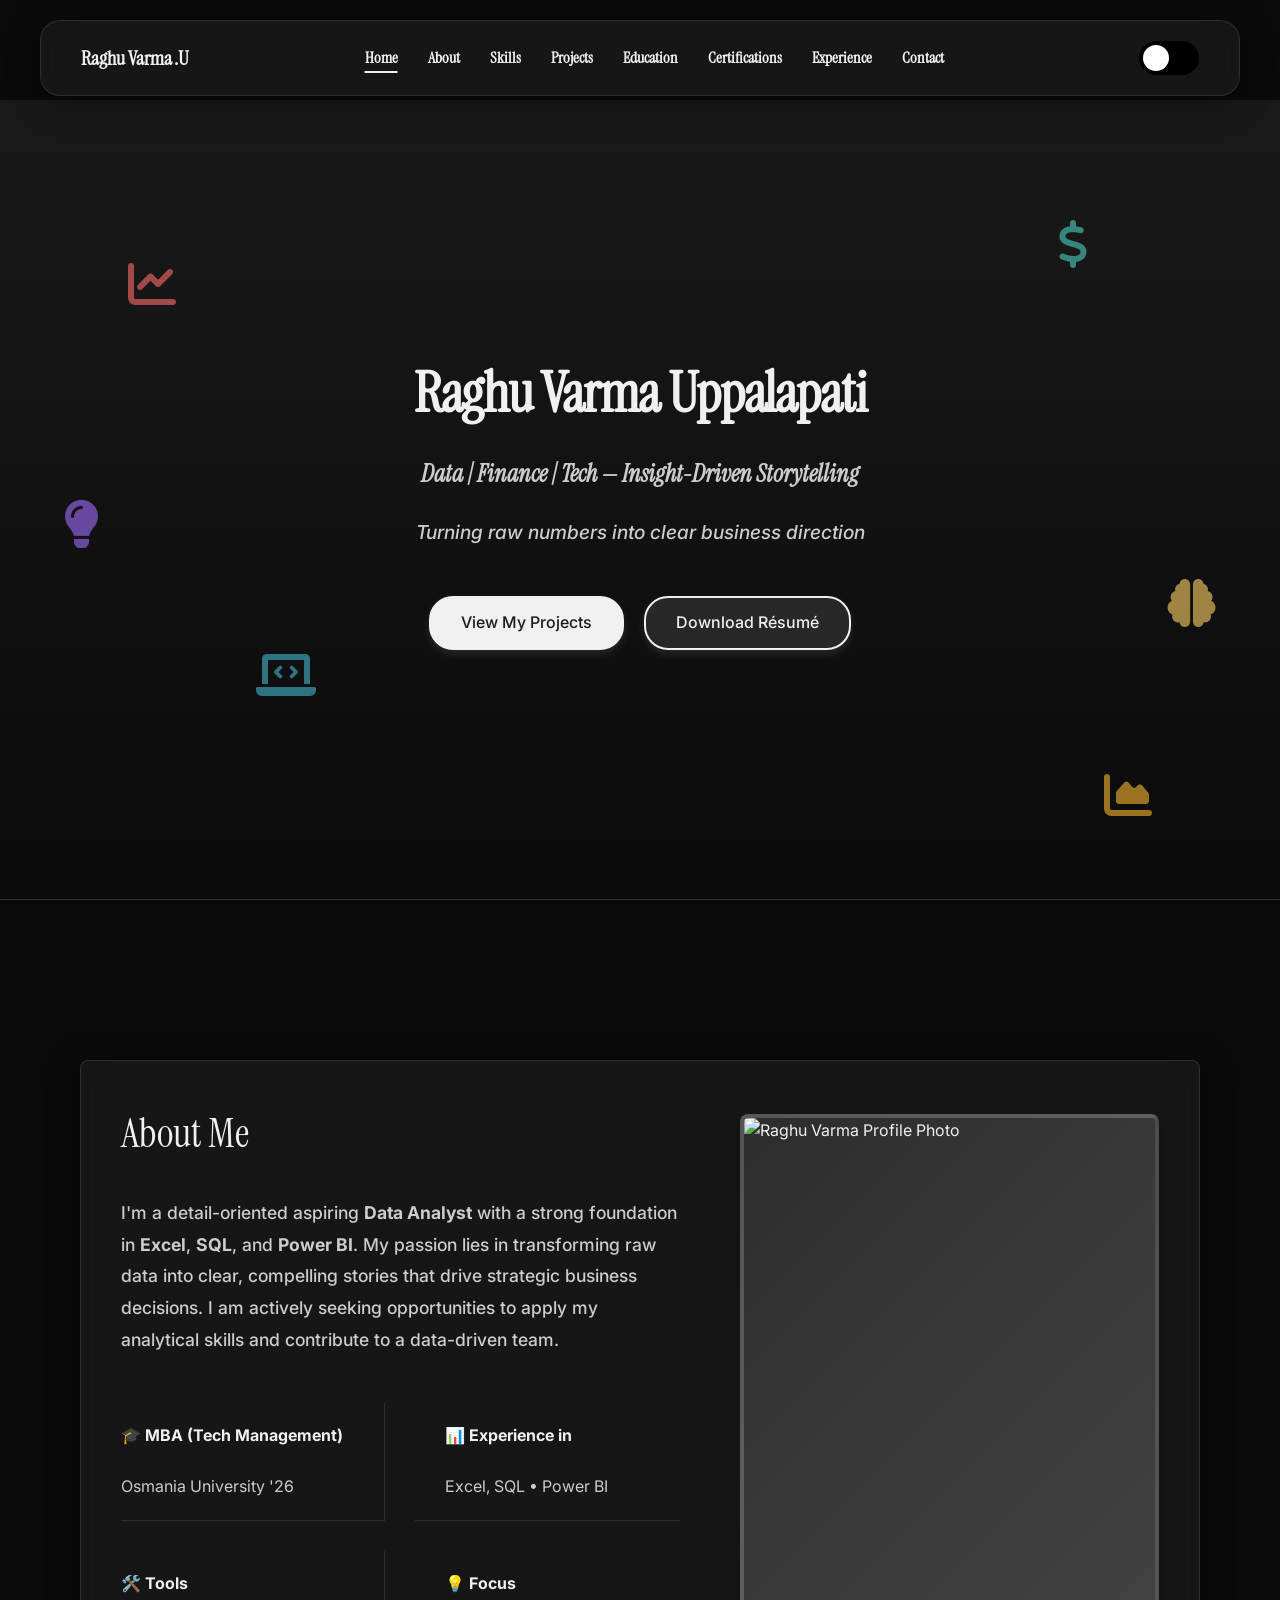
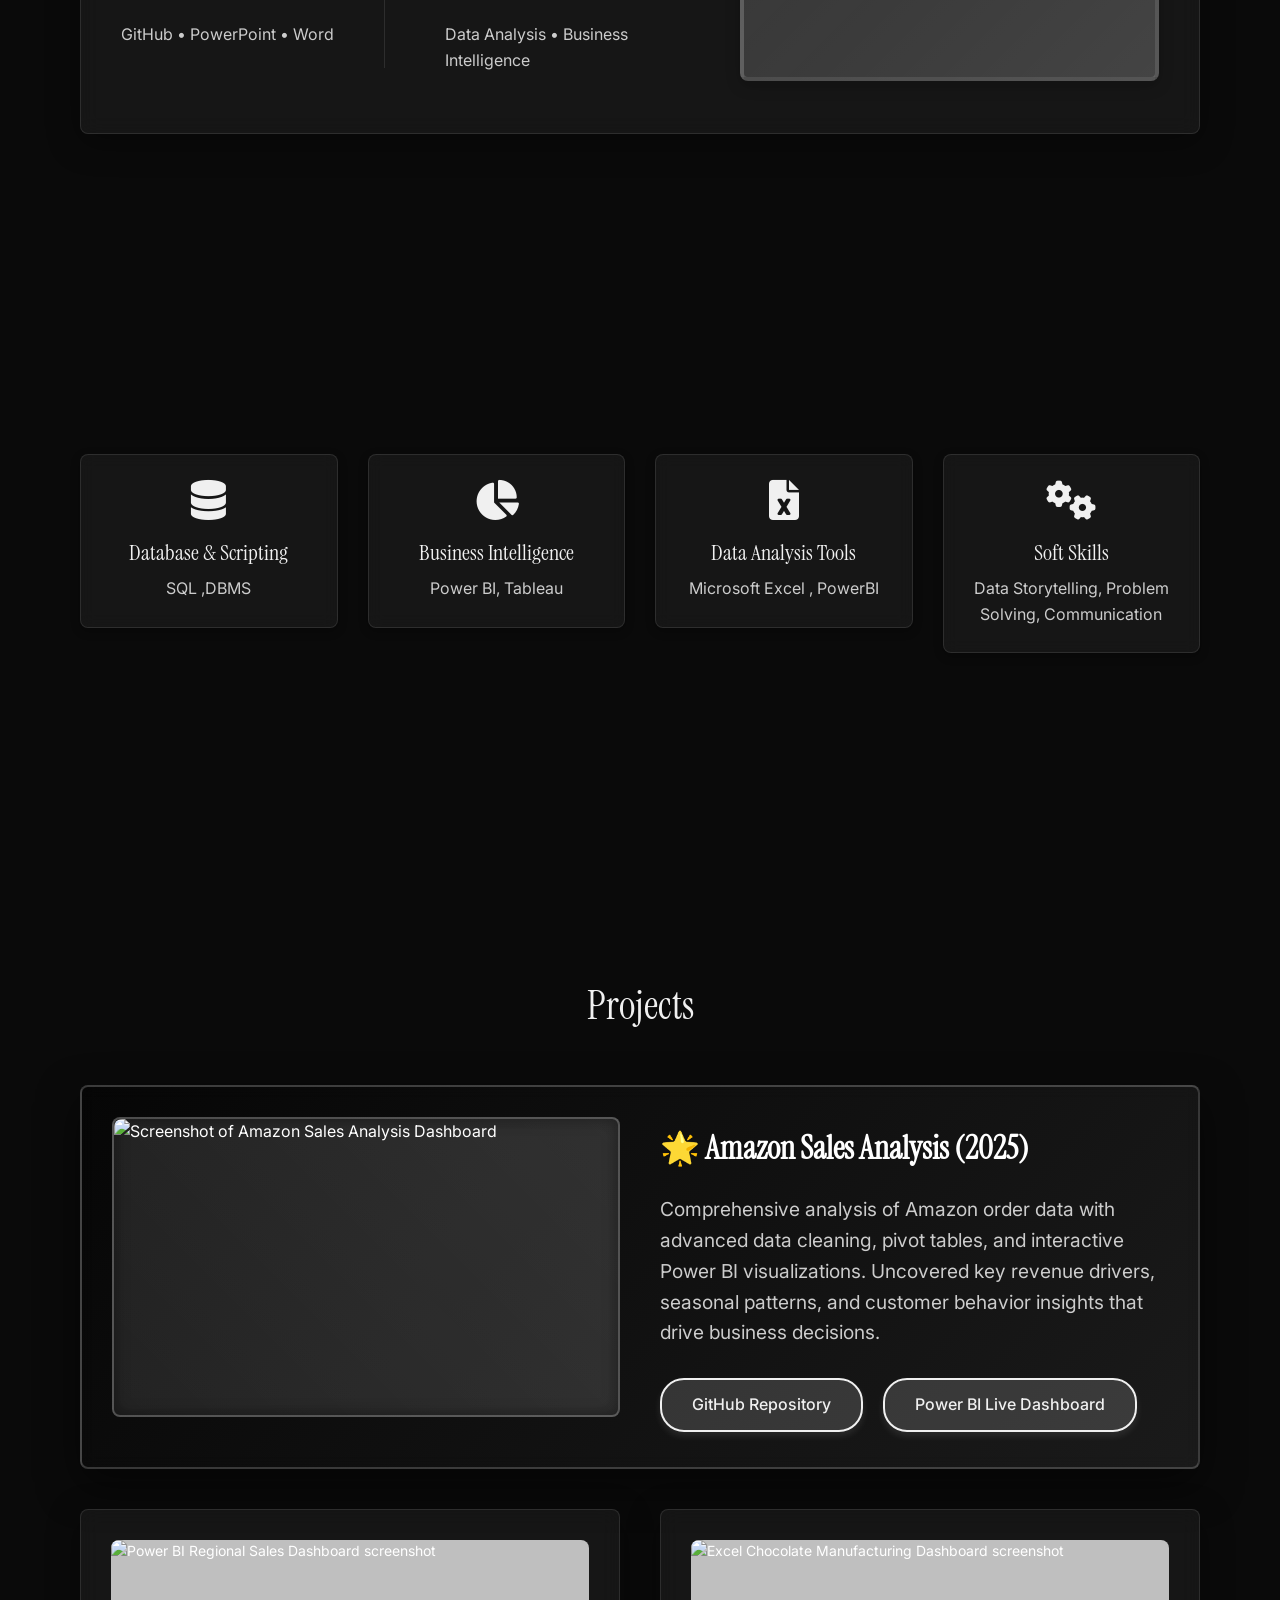
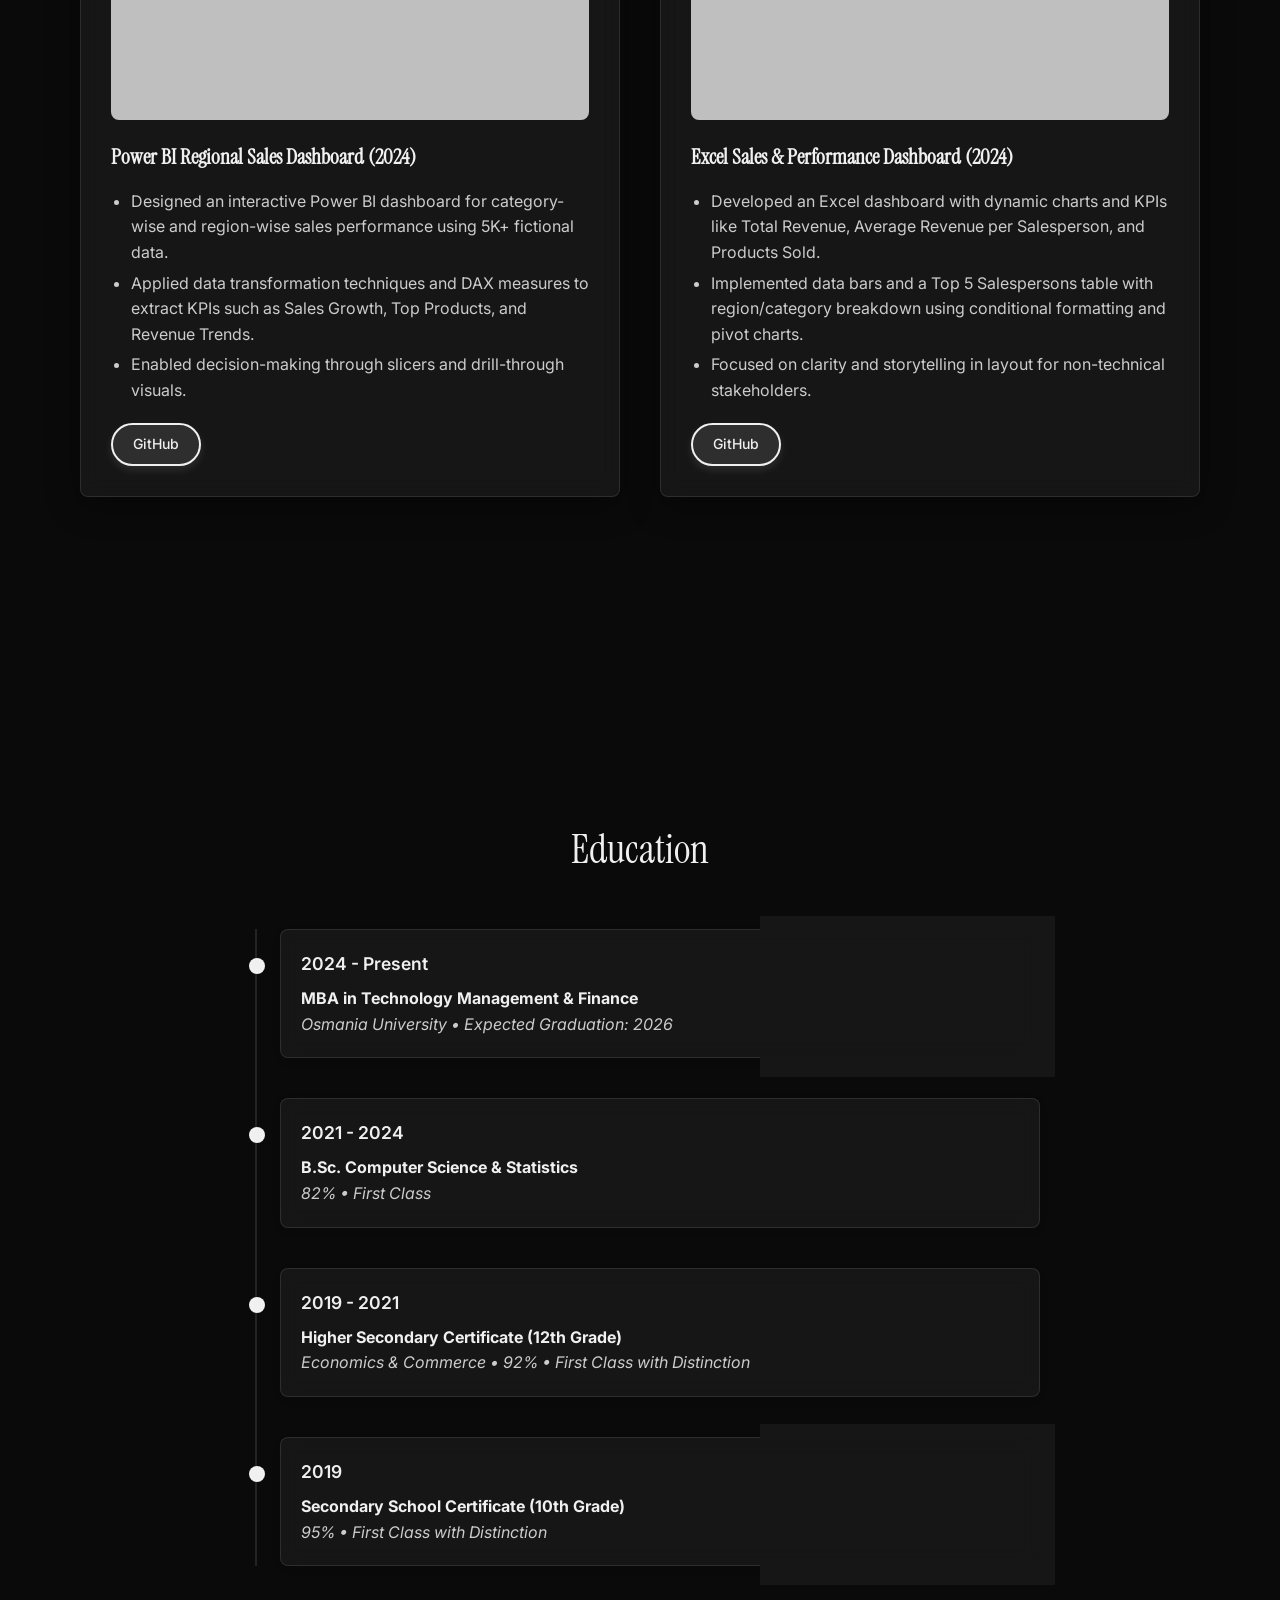
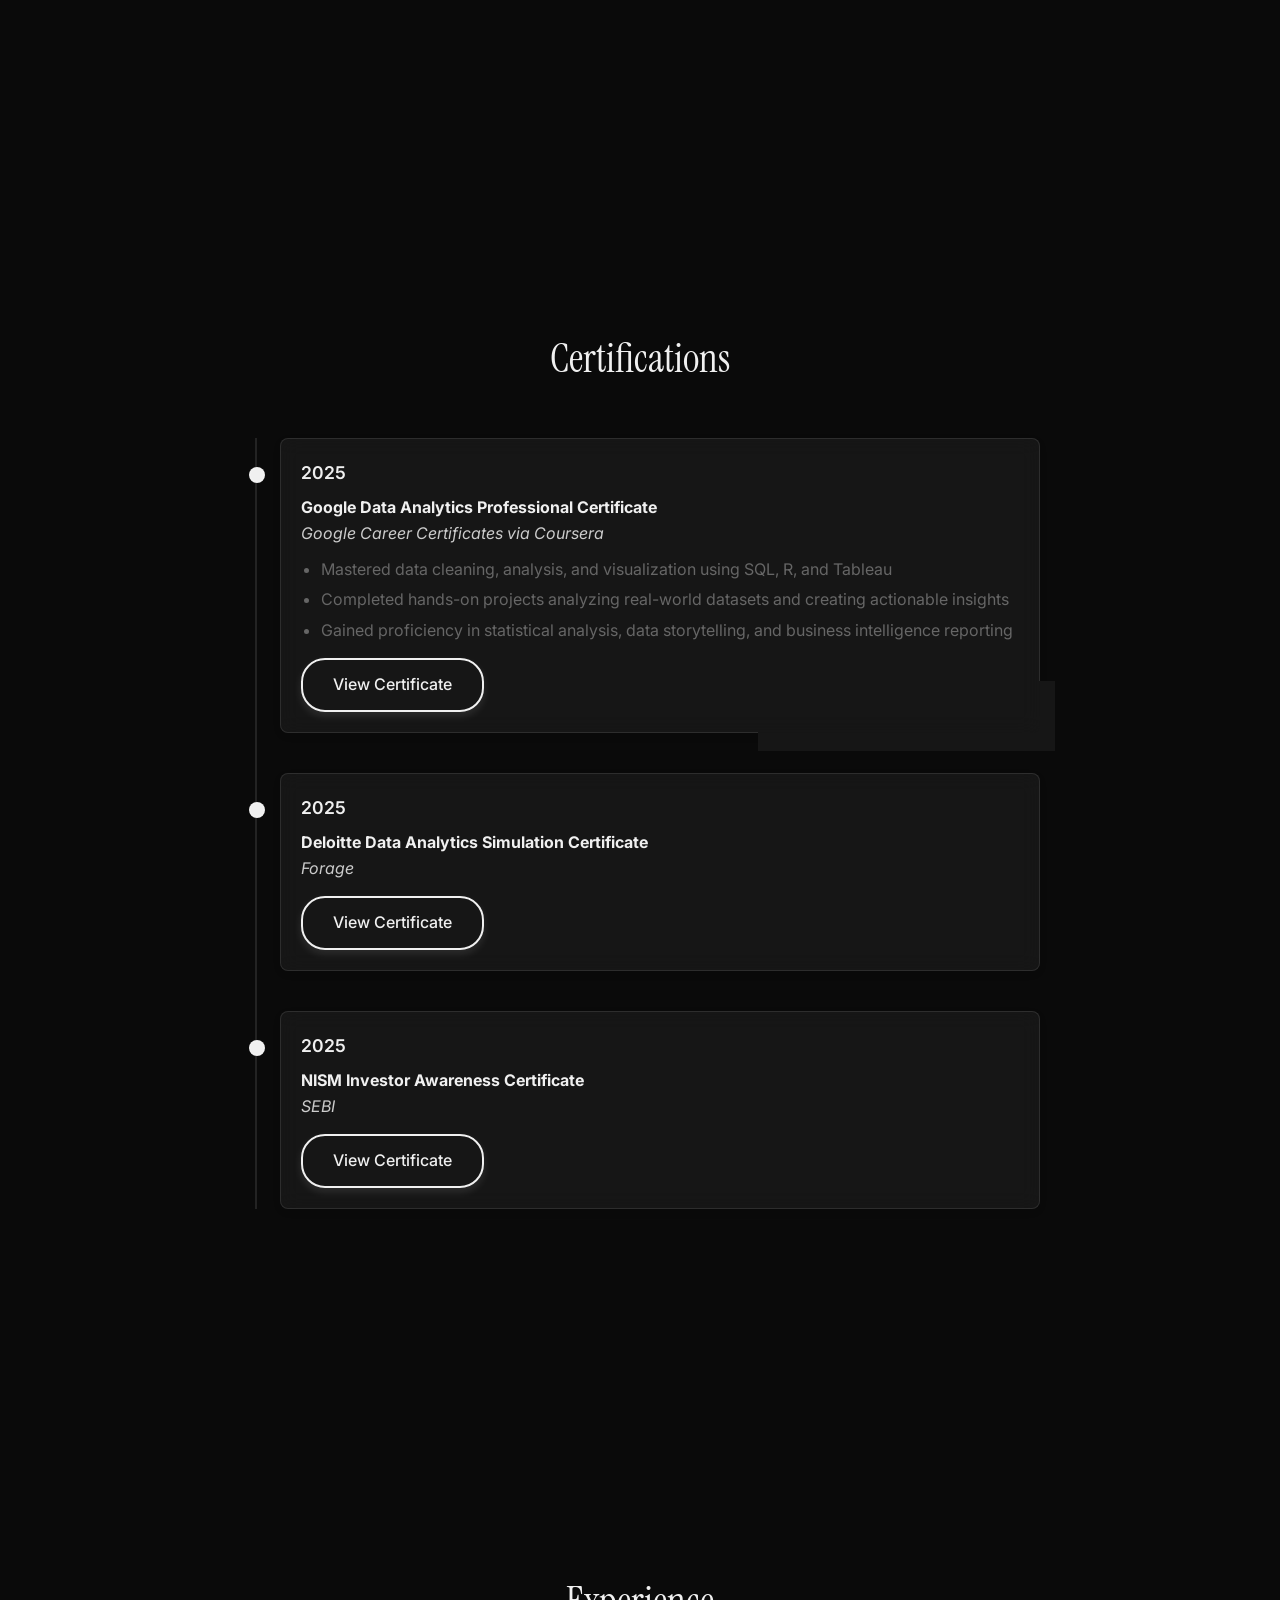
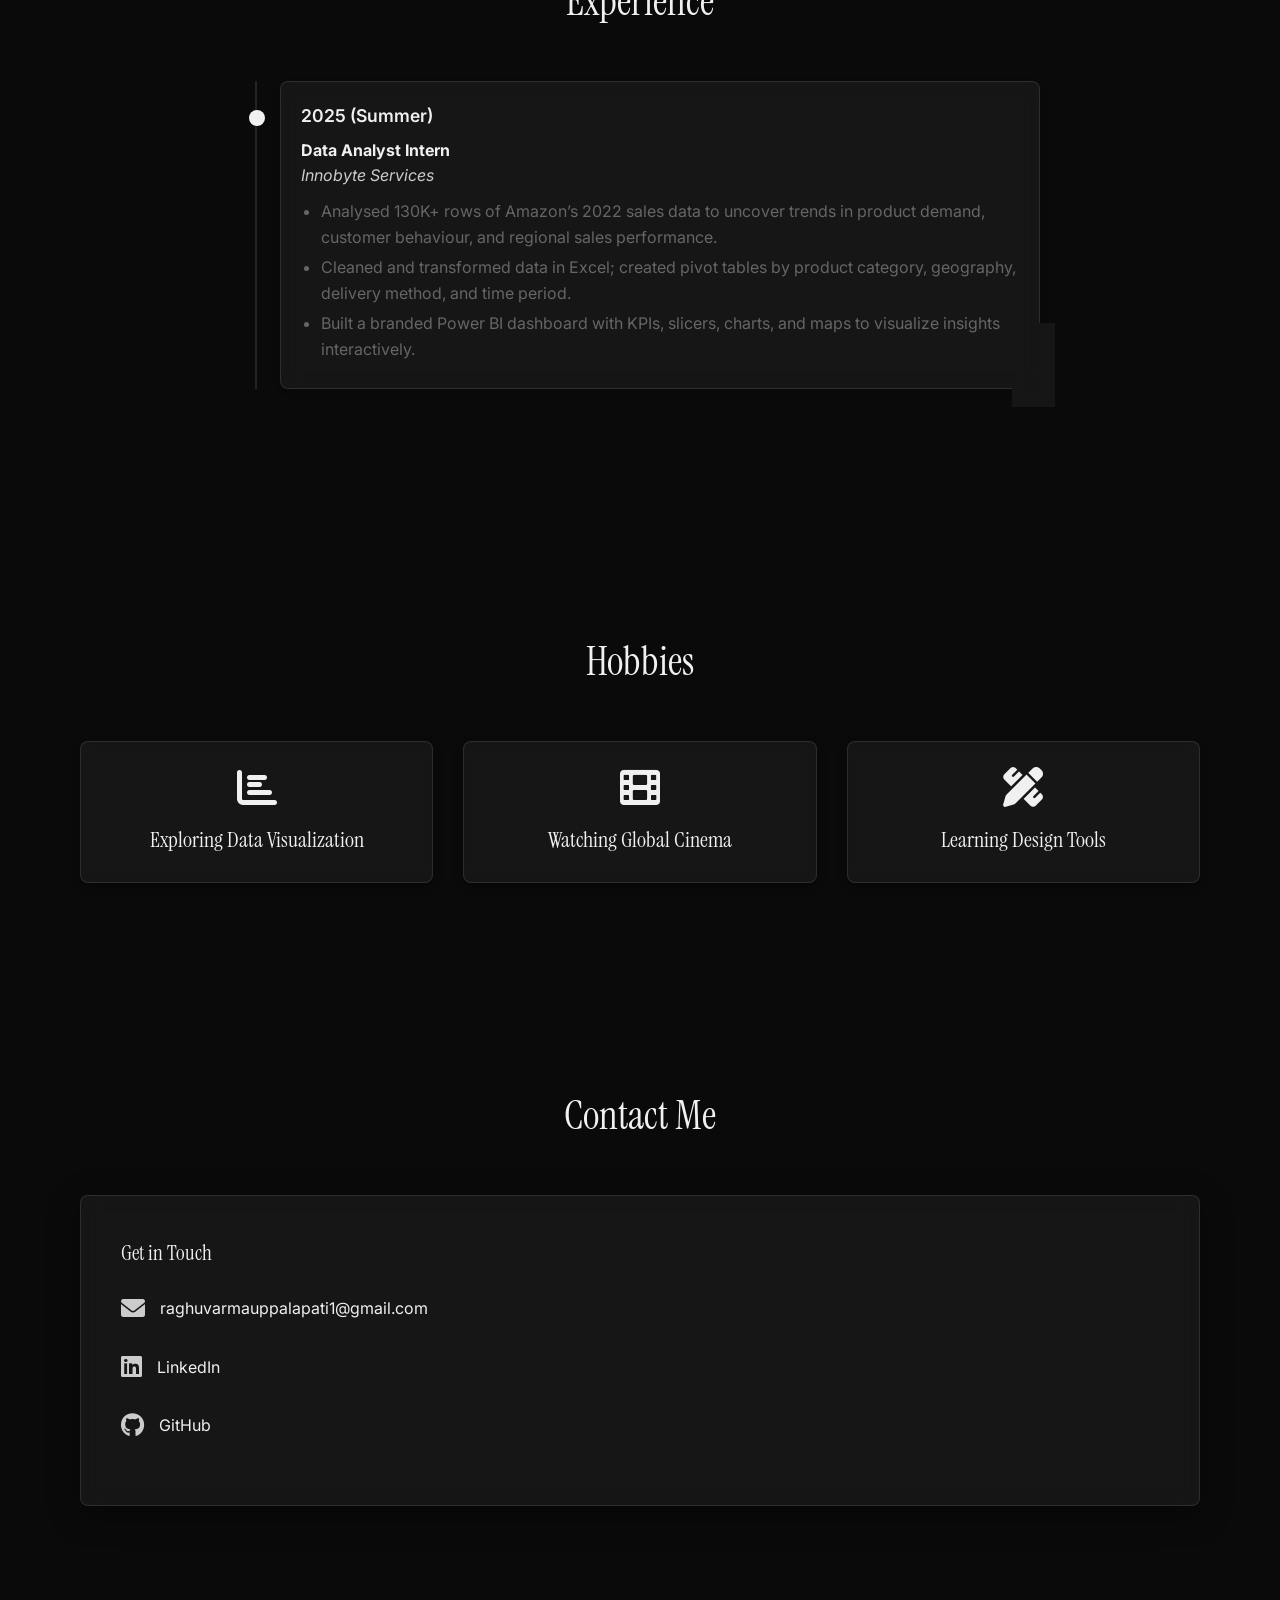
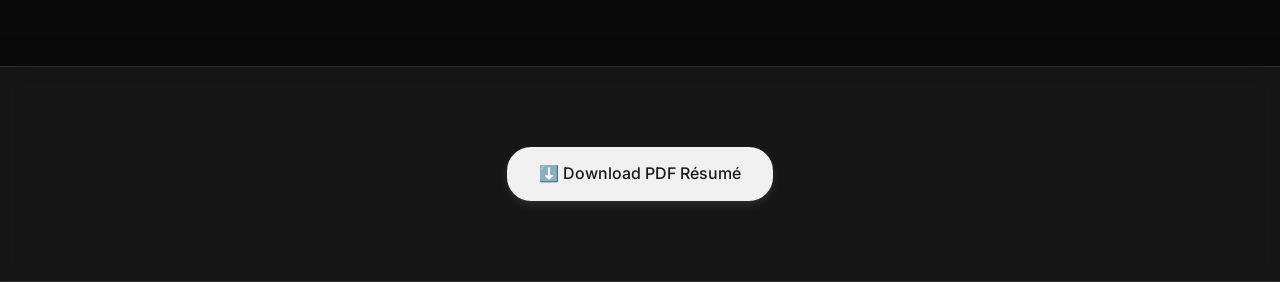
==== commit 9ad241a6: "Update index.html" ====
--- a/index.html
+++ b/index.html
@@ -1441,7 +1441,7 @@
     <!-- Skills Section -->
     <section id="skills">
         <div class="container">
-            <h2 class="fade-in">Skills</h2>
+           
             <div class="skills-grid fade-in">
                 <div class="skill-item">
                     <i class="icon fas fa-database"></i>
@@ -1662,21 +1662,6 @@
         <div class="container">
             <h2 class="fade-in">Contact Me</h2>
             <div class="contact-content fade-in">
-                <form class="contact-form">
-                    <div class="form-group">
-                        <label for="name">Name</label>
-                        <input type="text" id="name" name="name" required aria-label="Your name">
-                    </div>
-                    <div class="form-group">
-                        <label for="email">Email</label>
-                        <input type="email" id="email" name="email" required aria-label="Your email address">
-                    </div>
-                    <div class="form-group">
-                        <label for="message">Message</label>
-                        <textarea id="message" name="message" required aria-label="Your message"></textarea>
-                    </div>
-                    <button type="submit" class="btn btn-primary" aria-label="Send message">Send Message</button>
-                </form>
                 <div class="contact-details">
                     <h3>Get in Touch</h3>
                     <div class="contact-item">
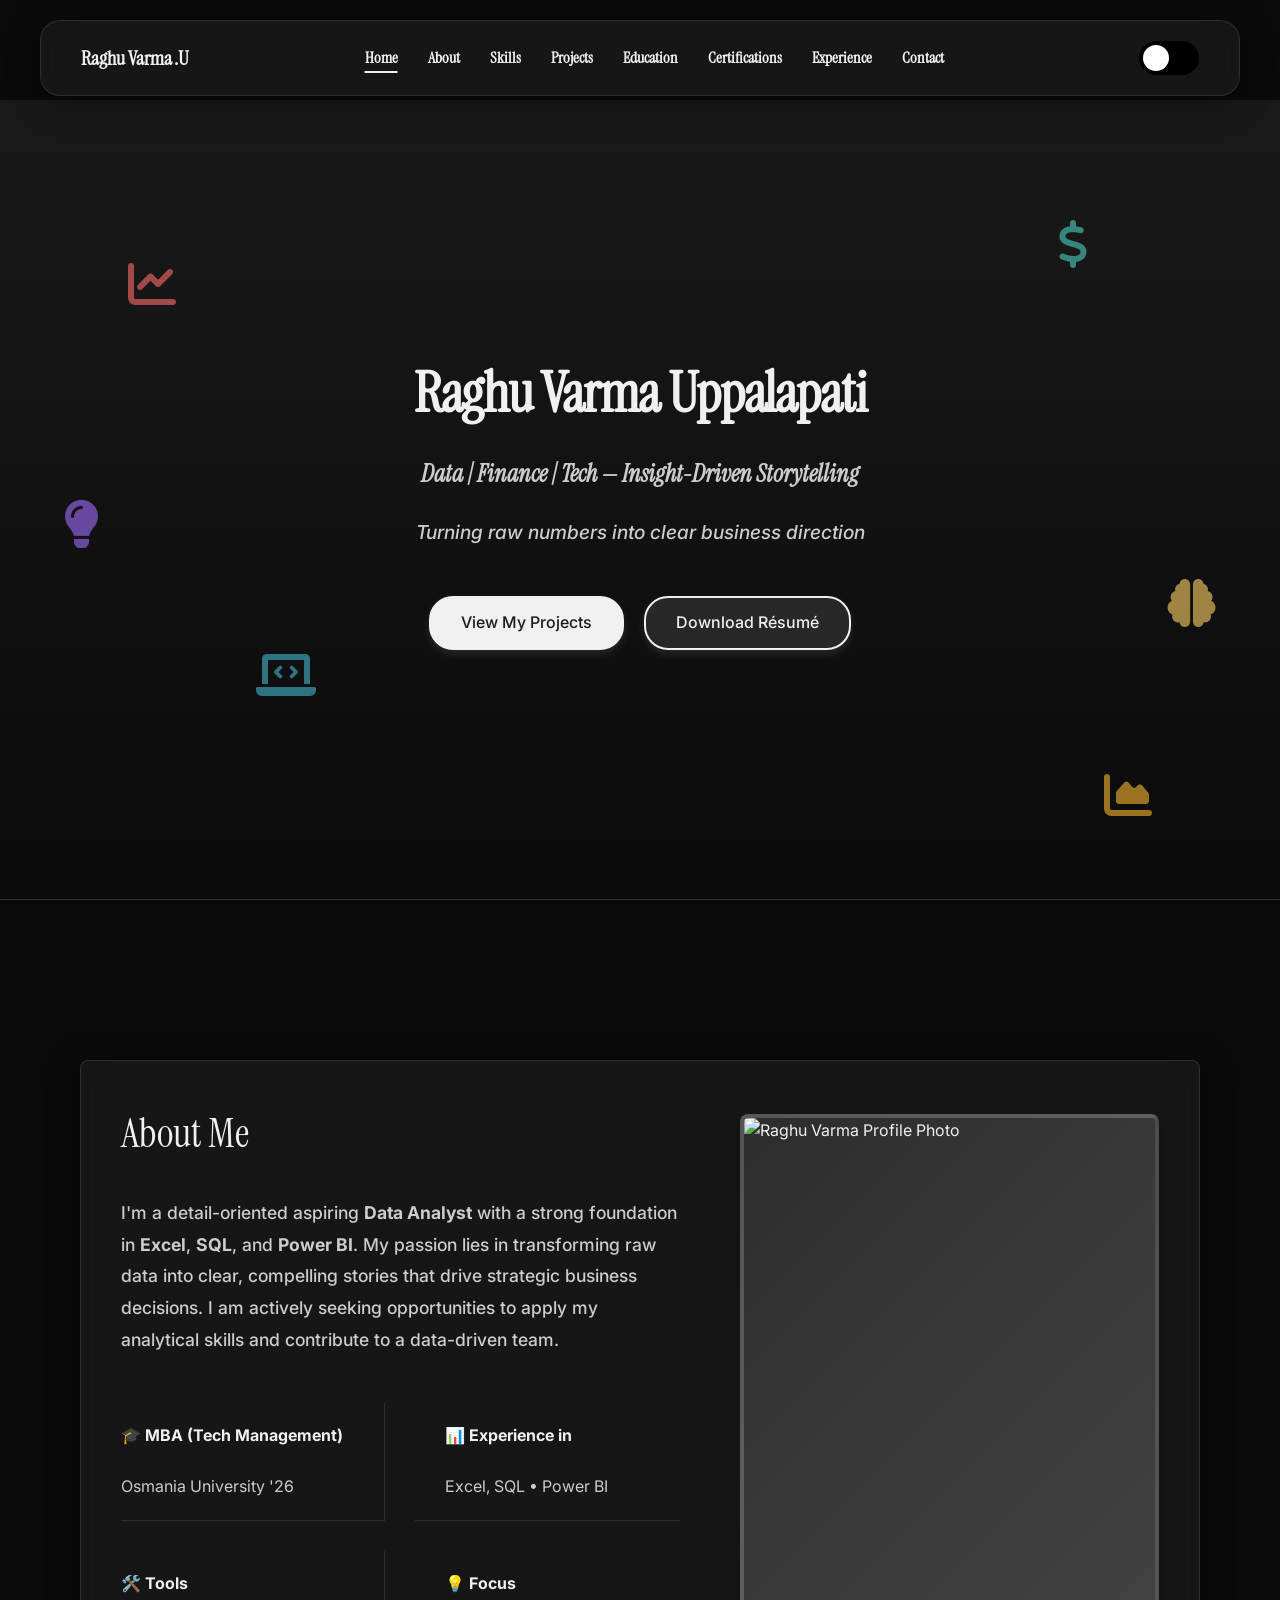
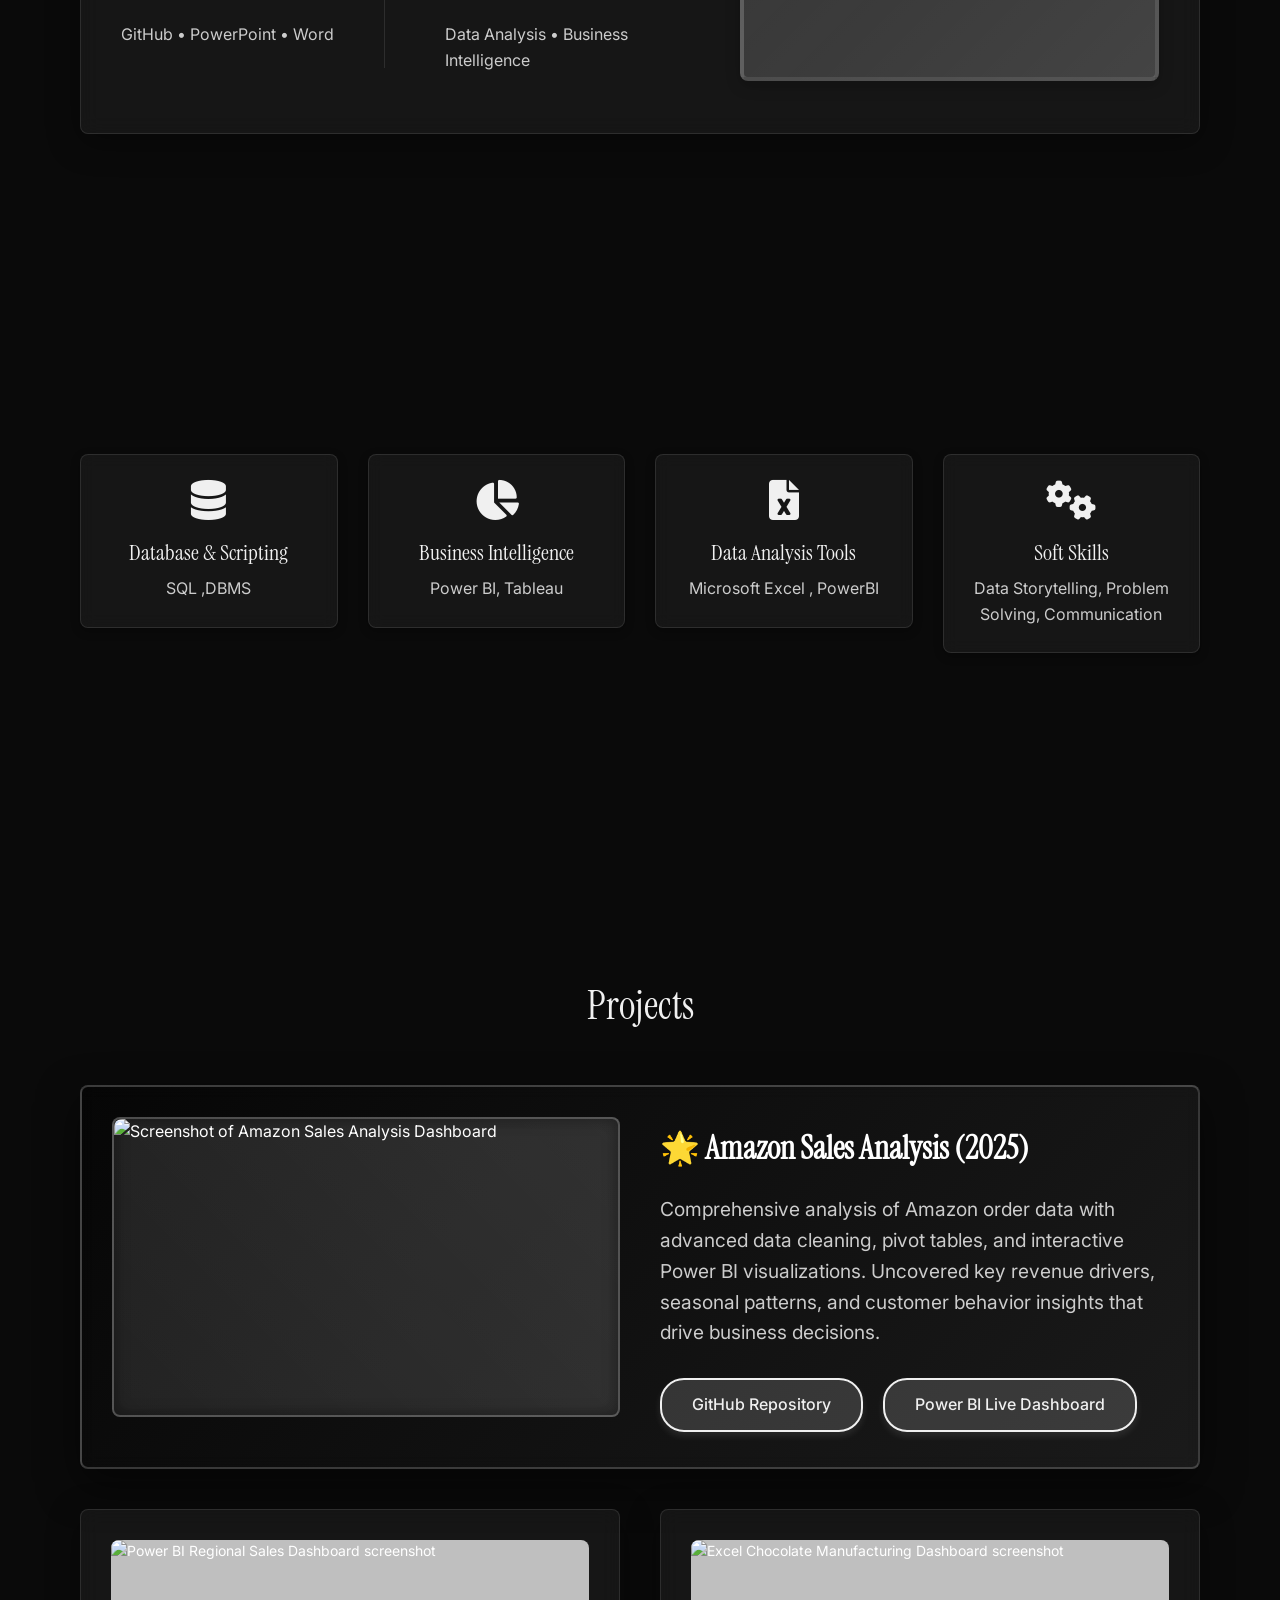
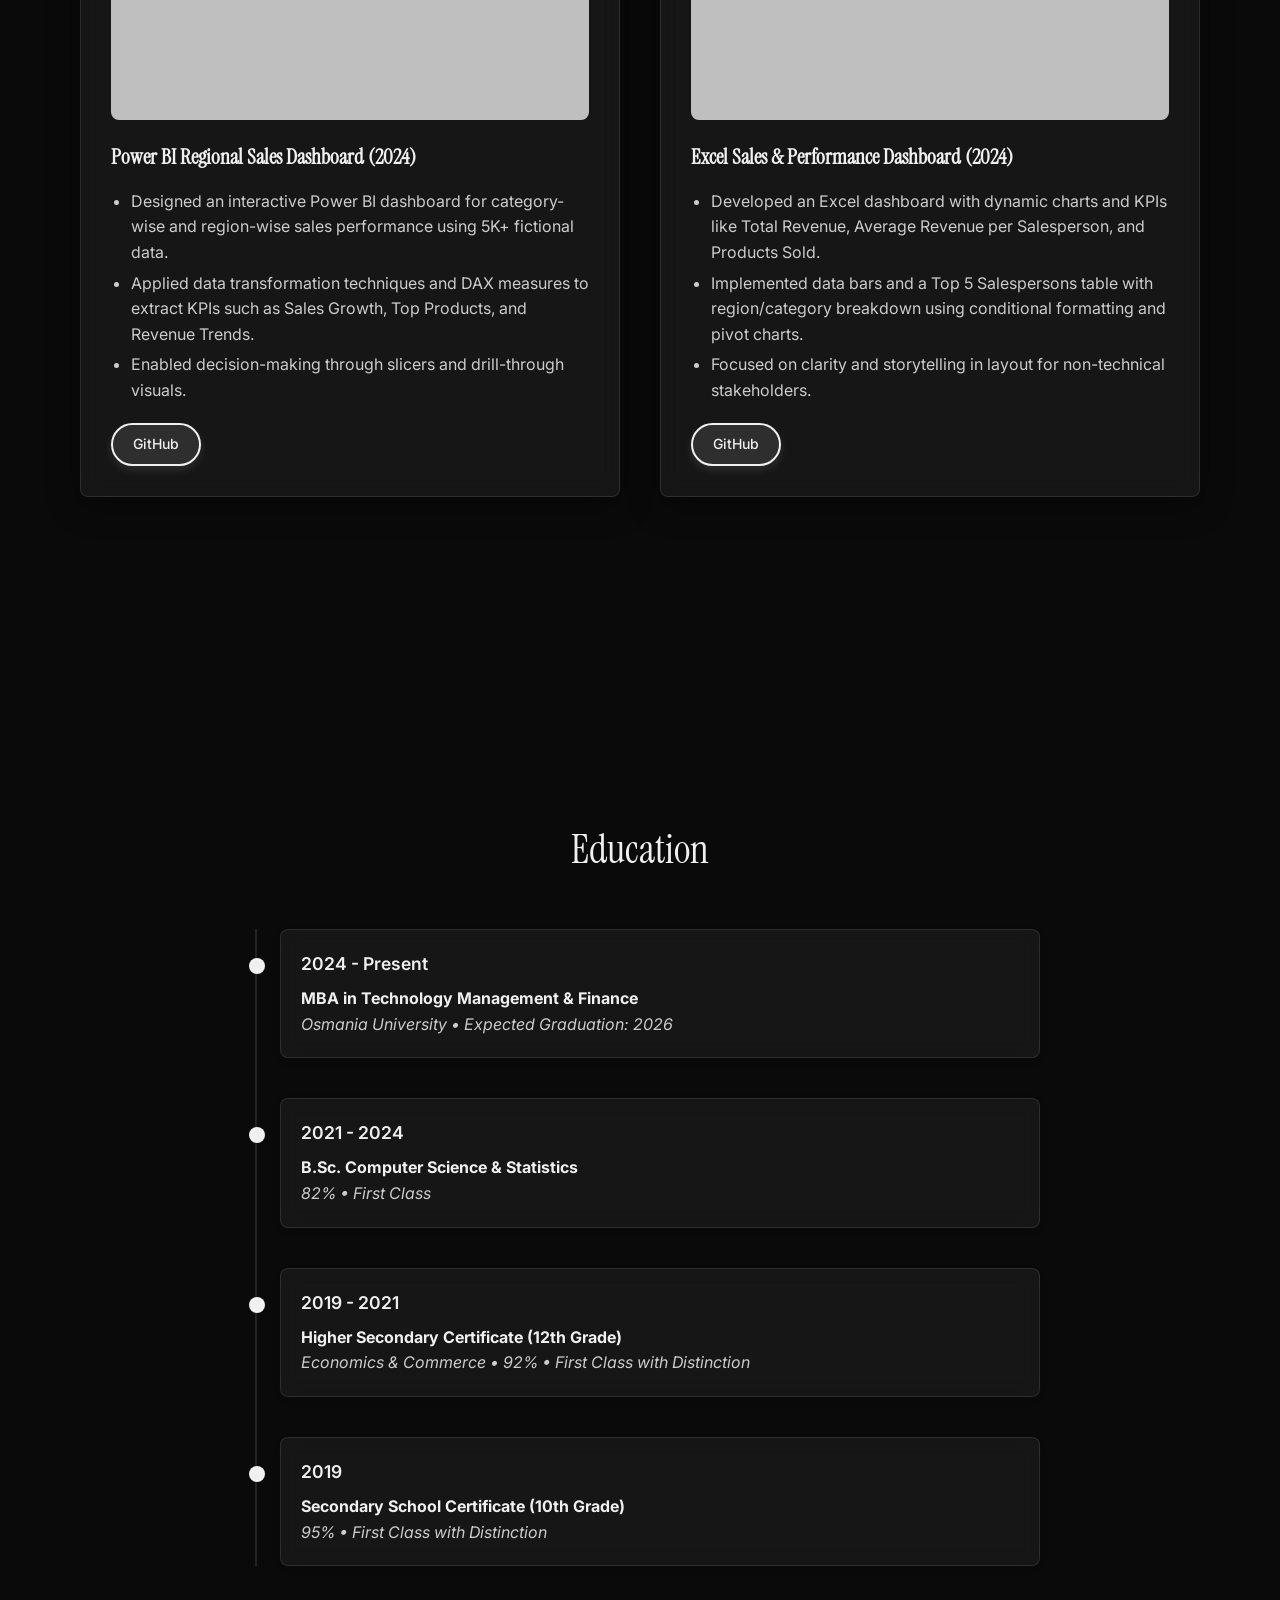
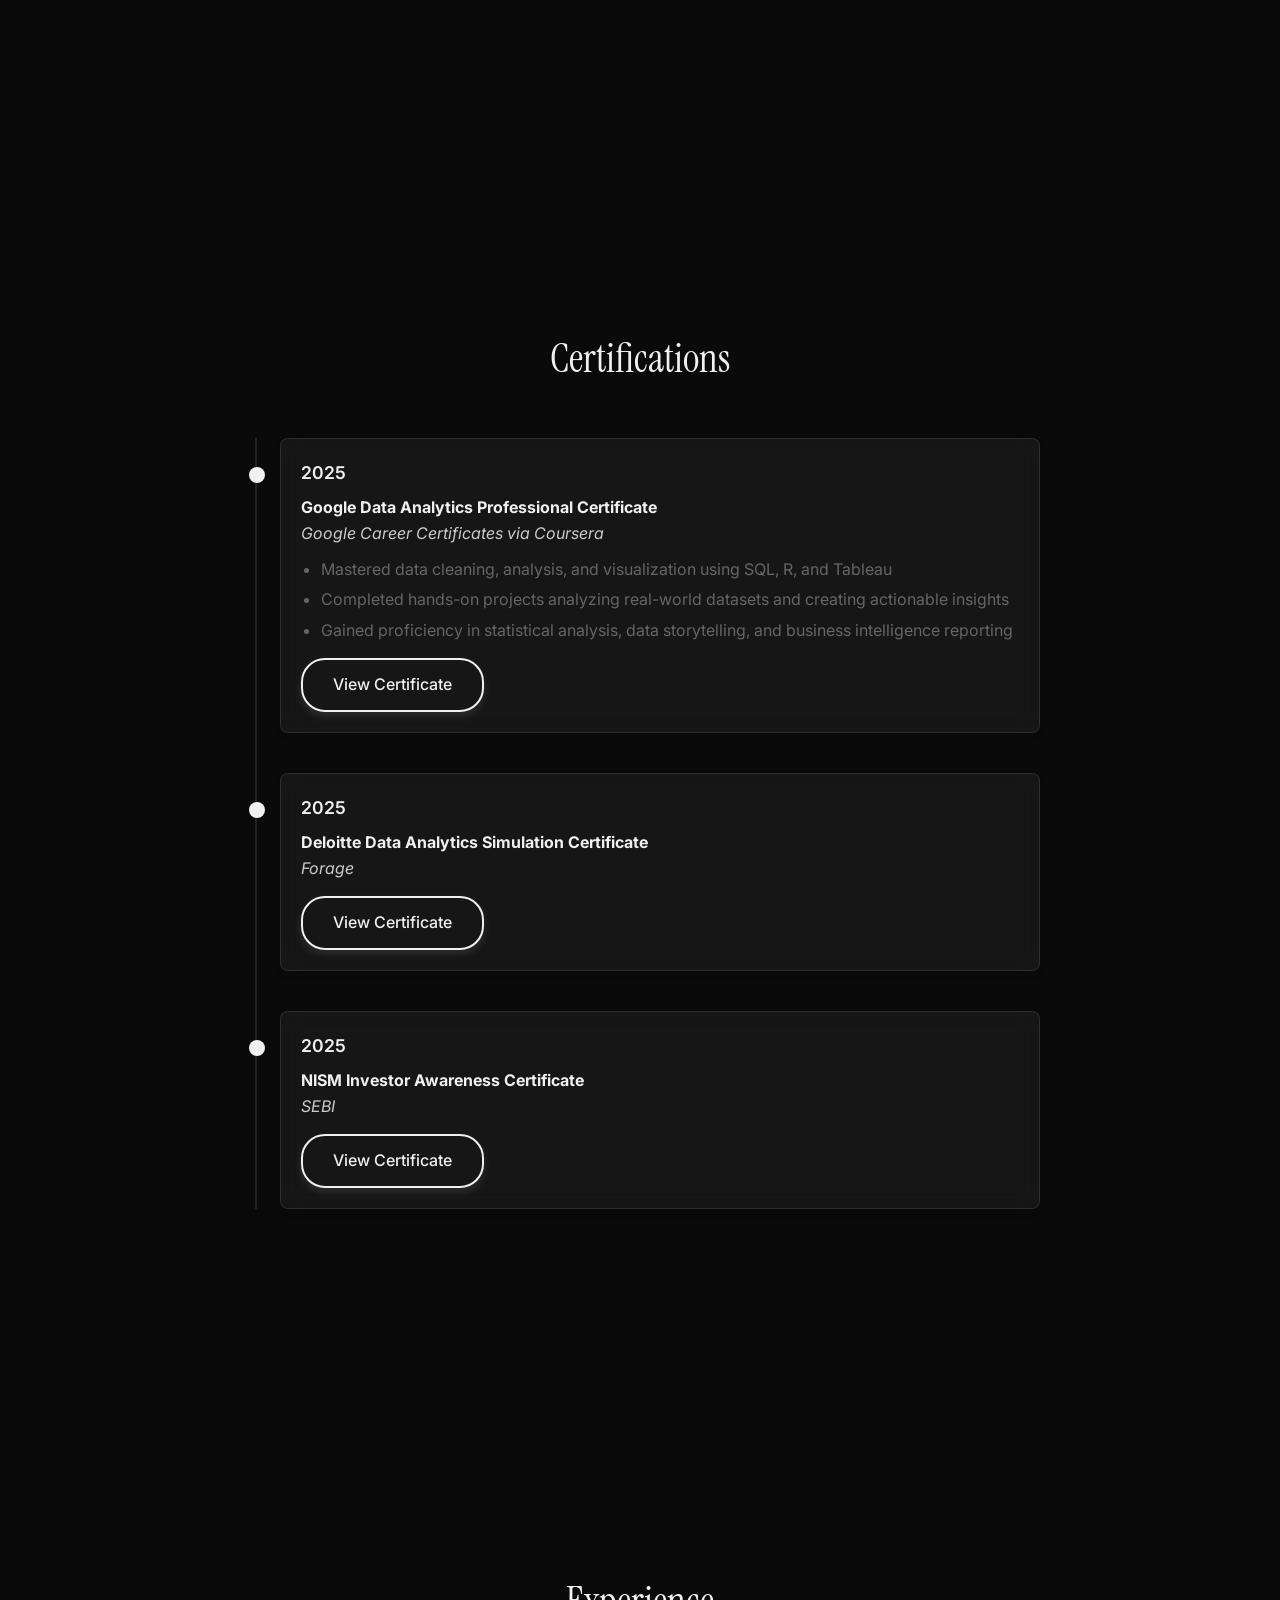
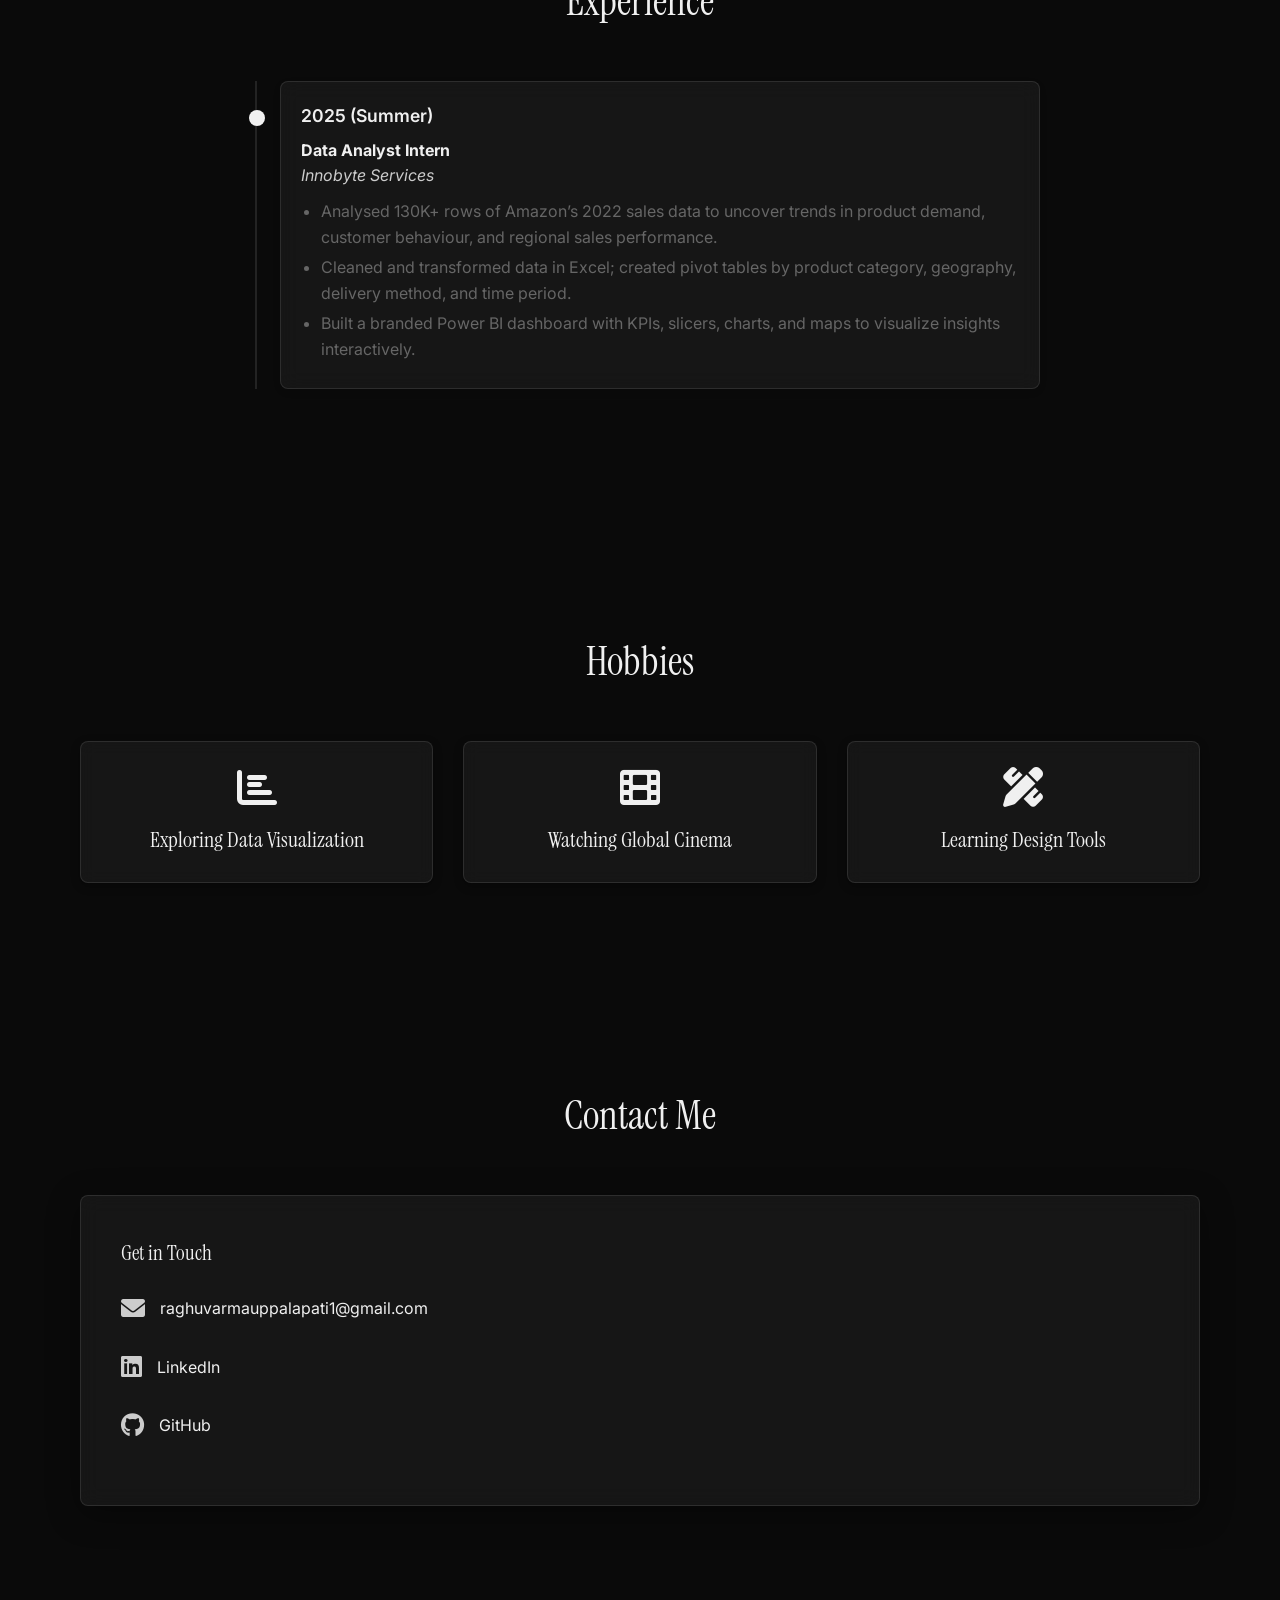
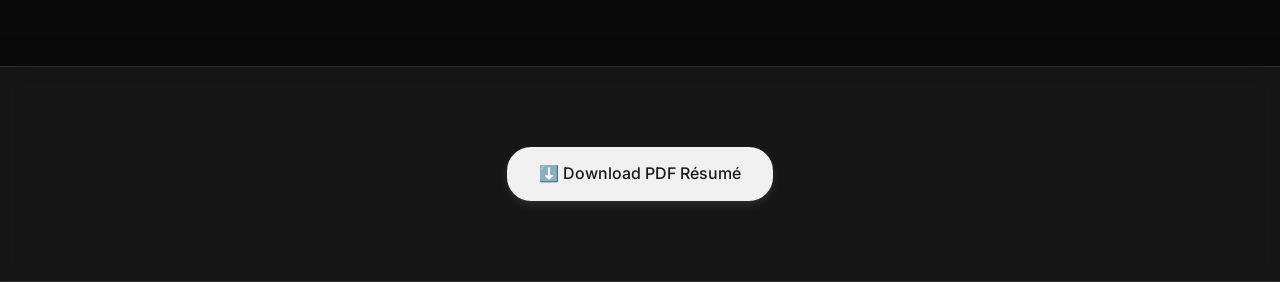
==== commit e734ddd2: "Update index.html" ====
--- a/index.html
+++ b/index.html
@@ -1432,7 +1432,7 @@
                     </div>
                 </div>
                 <div class="about-image" aria-label="Profile picture of Raghu Varma">
-                    <img src="https://placehold.co/300x400/F0F0F0/000000?text=Your+Photo" alt="Raghu Varma Profile Photo" >
+                    <img src="portfolio/rvprofile_ai_long.png" alt="Raghu Varma Profile Photo" >
                 </div>
             </div>
         </div>
@@ -1477,7 +1477,7 @@
                 <div class="project-card featured">
                     <div class="featured-project">
                         <div class="project-image" aria-label="Amazon Sales Analysis project screenshot">
-                            <img class="project-screenshot" src="https://raghuvarma02.github.io/amazon-sales-analysis-dashboard.png" onerror="this.onerror=null;this.src='https://placehold.co/320x180/BFBFBF/FFFFFF?text=Amazon+Sales+Analysis';" alt="Screenshot of Amazon Sales Analysis Dashboard">
+                            <img class="project-screenshot" src="https://raghuvarma02.github.io/portfolio/dashboard_amazon.png" onerror="this.onerror=null;this.src='https://placehold.co/320x180/BFBFBF/FFFFFF?text=Amazon+Sales+Analysis';" alt="Screenshot of Amazon Sales Analysis Dashboard">
                         </div>
                         <div class="project-content">
                             <h3>🌟 Amazon Sales Analysis (2025)</h3>
@@ -1494,7 +1494,7 @@
                 <div class="other-projects-grid">
                     <div class="project-card">
                         <div class="project-image" aria-label="Power BI Regional Sales Dashboard project screenshot">
-                            <img class="project-screenshot" src="https://raghuvarma02.github.io/powerbi-regional-sales-dashboard.png" onerror="this.onerror=null;this.src='https://placehold.co/320x180/BFBFBF/FFFFFF?text=PowerBI+Sales';" alt="Power BI Regional Sales Dashboard screenshot">
+                            <img class="project-screenshot" src="https://raghuvarma02.github.io/portfolio/powerbi_dashboard.png" onerror="this.onerror=null;this.src='https://placehold.co/320x180/BFBFBF/FFFFFF?text=PowerBI+Sales';" alt="Power BI Regional Sales Dashboard screenshot">
                         </div>
                         <h3>Power BI Regional Sales Dashboard (2024)</h3>
                         <ul id="powerbiDescription">
@@ -1508,7 +1508,7 @@
                     </div>
                     <div class="project-card">
                         <div class="project-image" aria-label="Excel Chocolate Manufacturing Dashboard project screenshot">
-                            <img class="project-screenshot" src="https://raghuvarma02.github.io/excel-chocolate-dashboard.png" onerror="this.onerror=null;this.src='https://placehold.co/320x180/BFBFBF/FFFFFF?text=Excel+Chocolate';" alt="Excel Chocolate Manufacturing Dashboard screenshot">
+                            <img class="project-screenshot" src="https://raghuvarma02.github.io/portfolio/dashboard1.png" onerror="this.onerror=null;this.src='https://placehold.co/320x180/BFBFBF/FFFFFF?text=Excel+Chocolate';" alt="Excel Chocolate Manufacturing Dashboard screenshot">
                         </div>
                         <h3>Excel Sales & Performance Dashboard (2024)</h3>
                         <ul id="excelDescription">
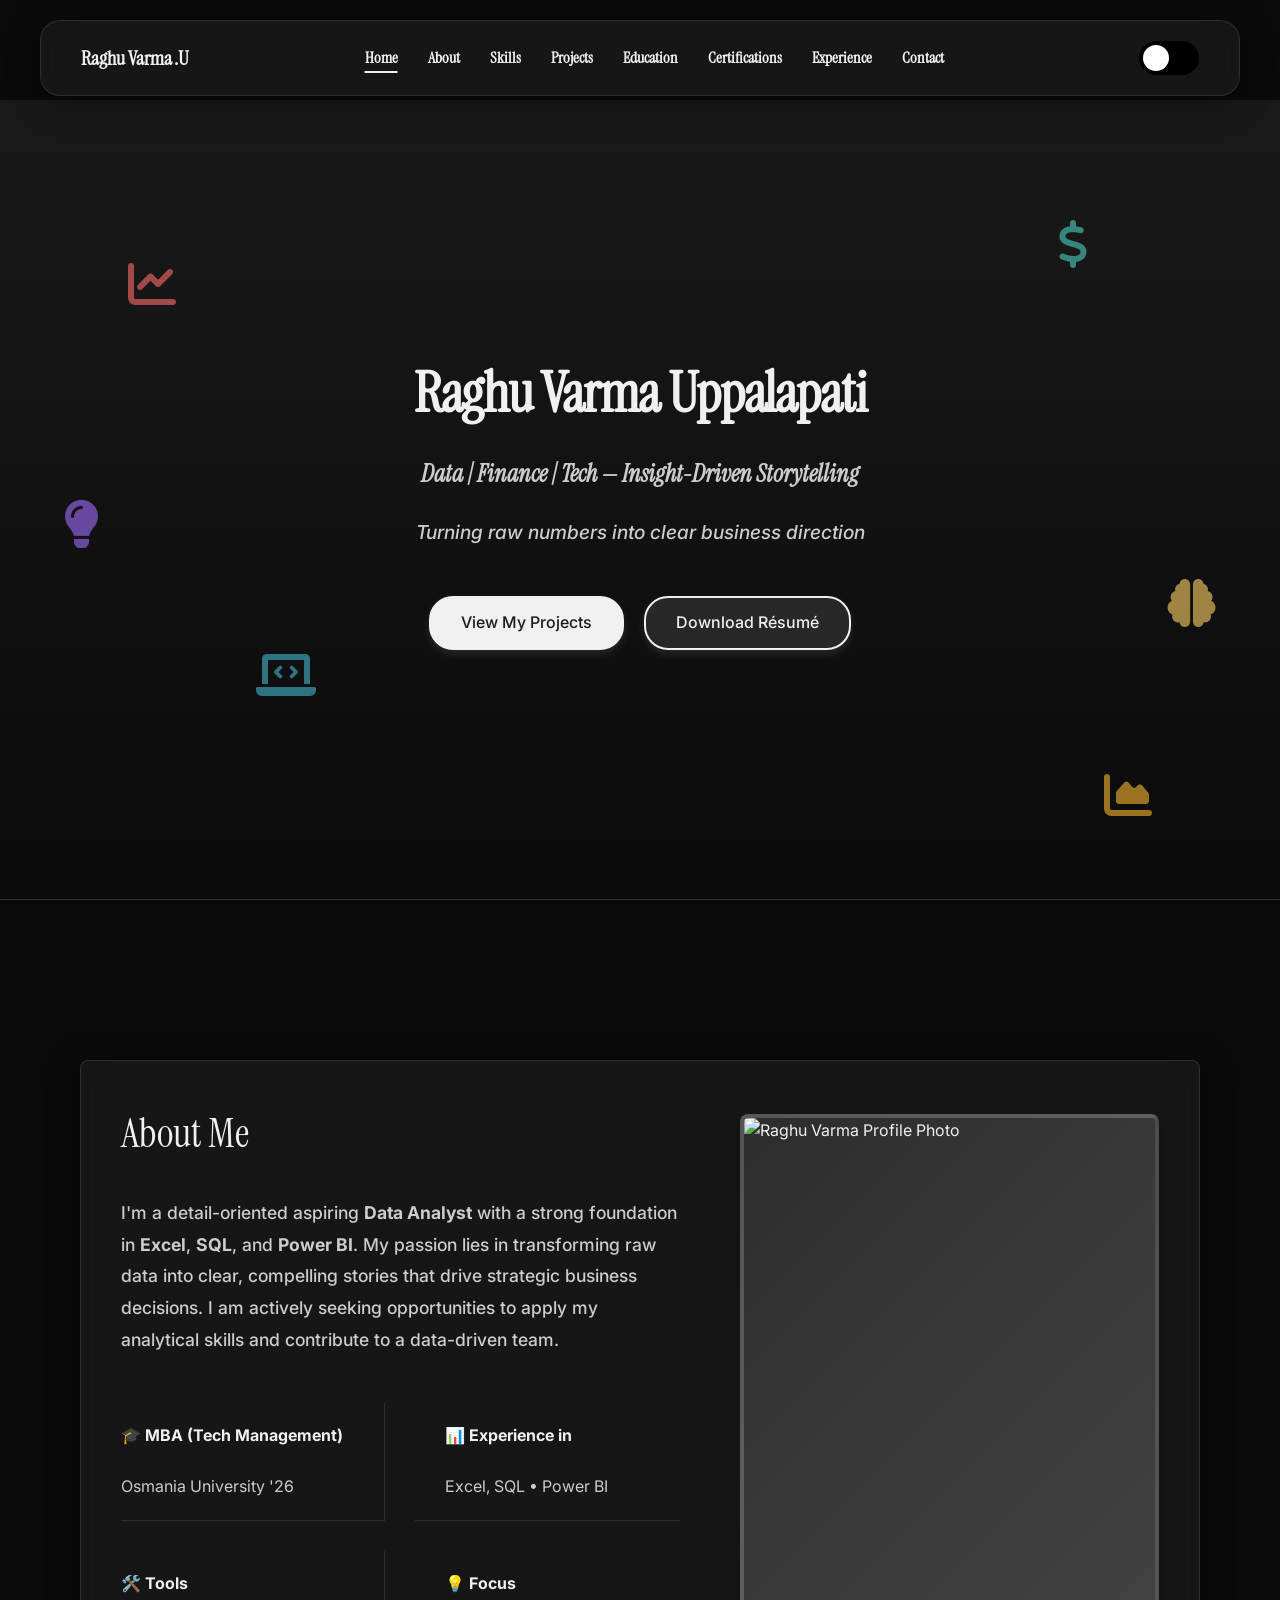
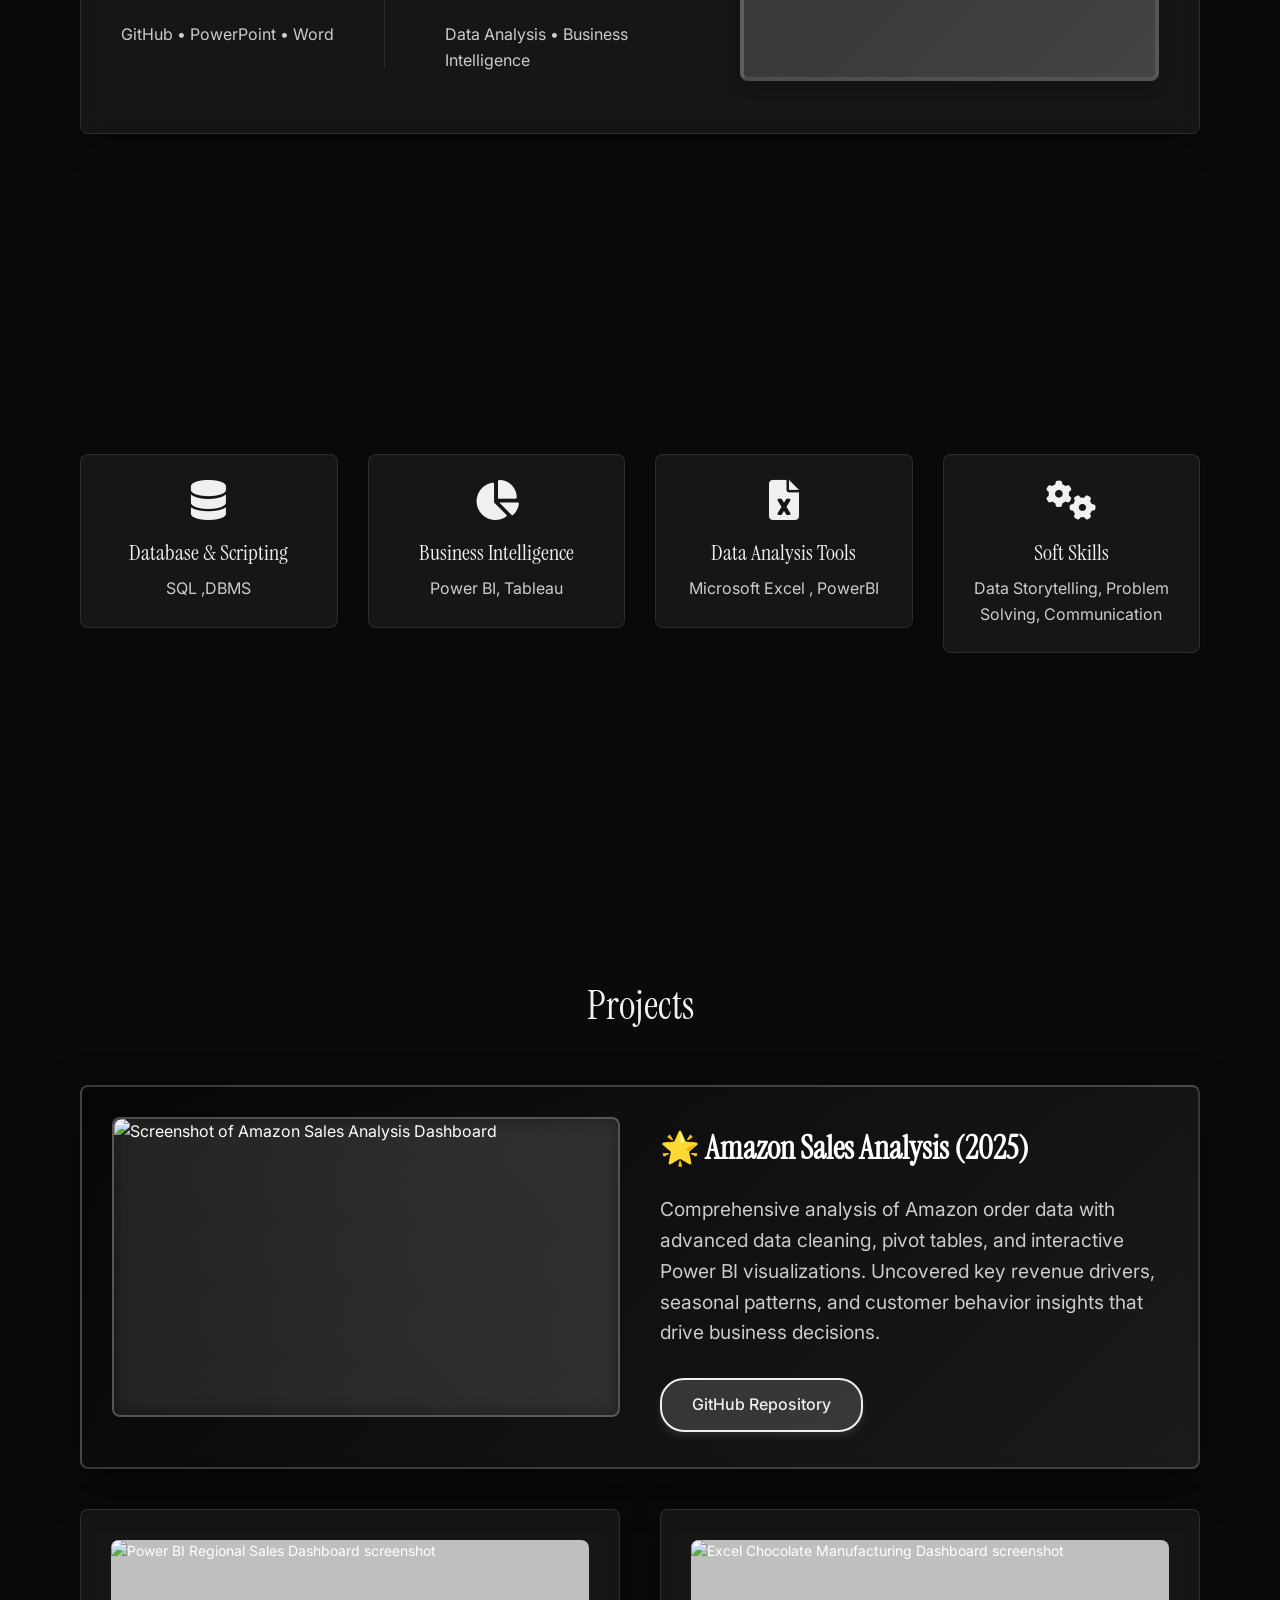
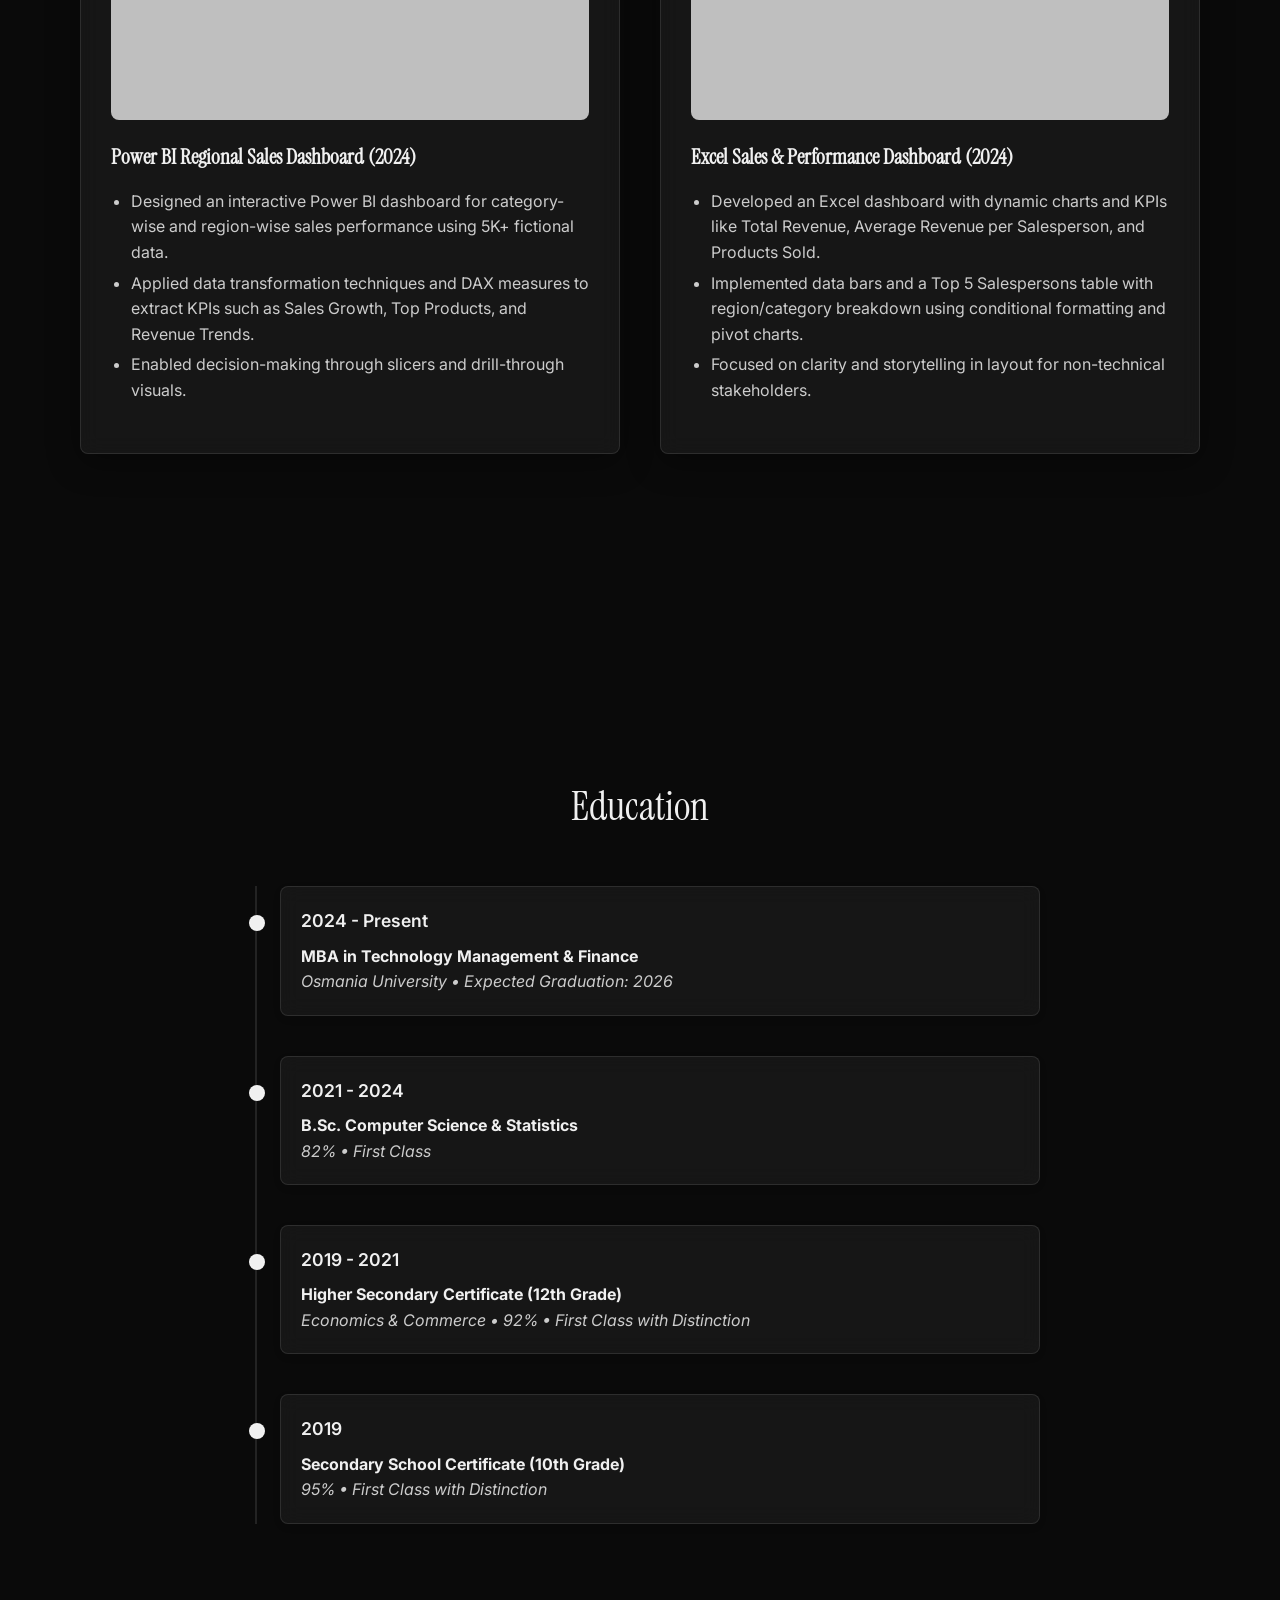
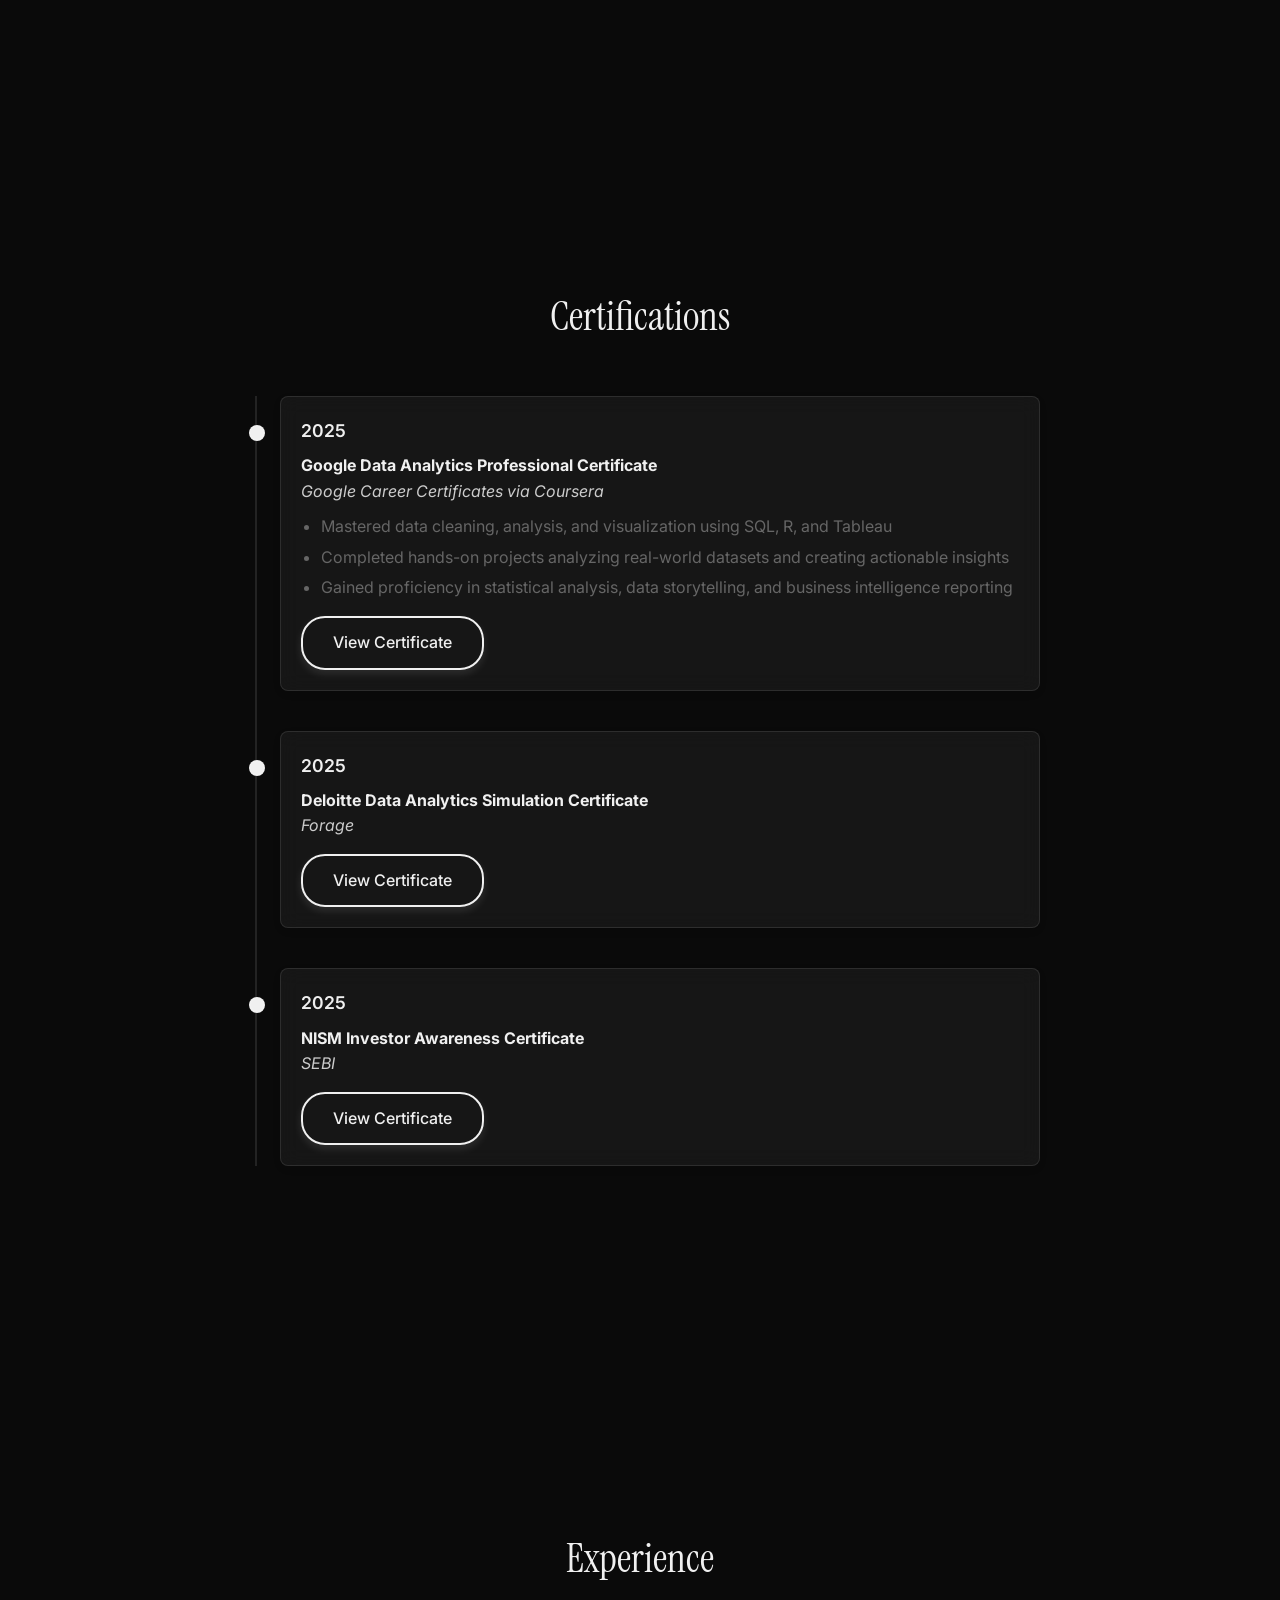
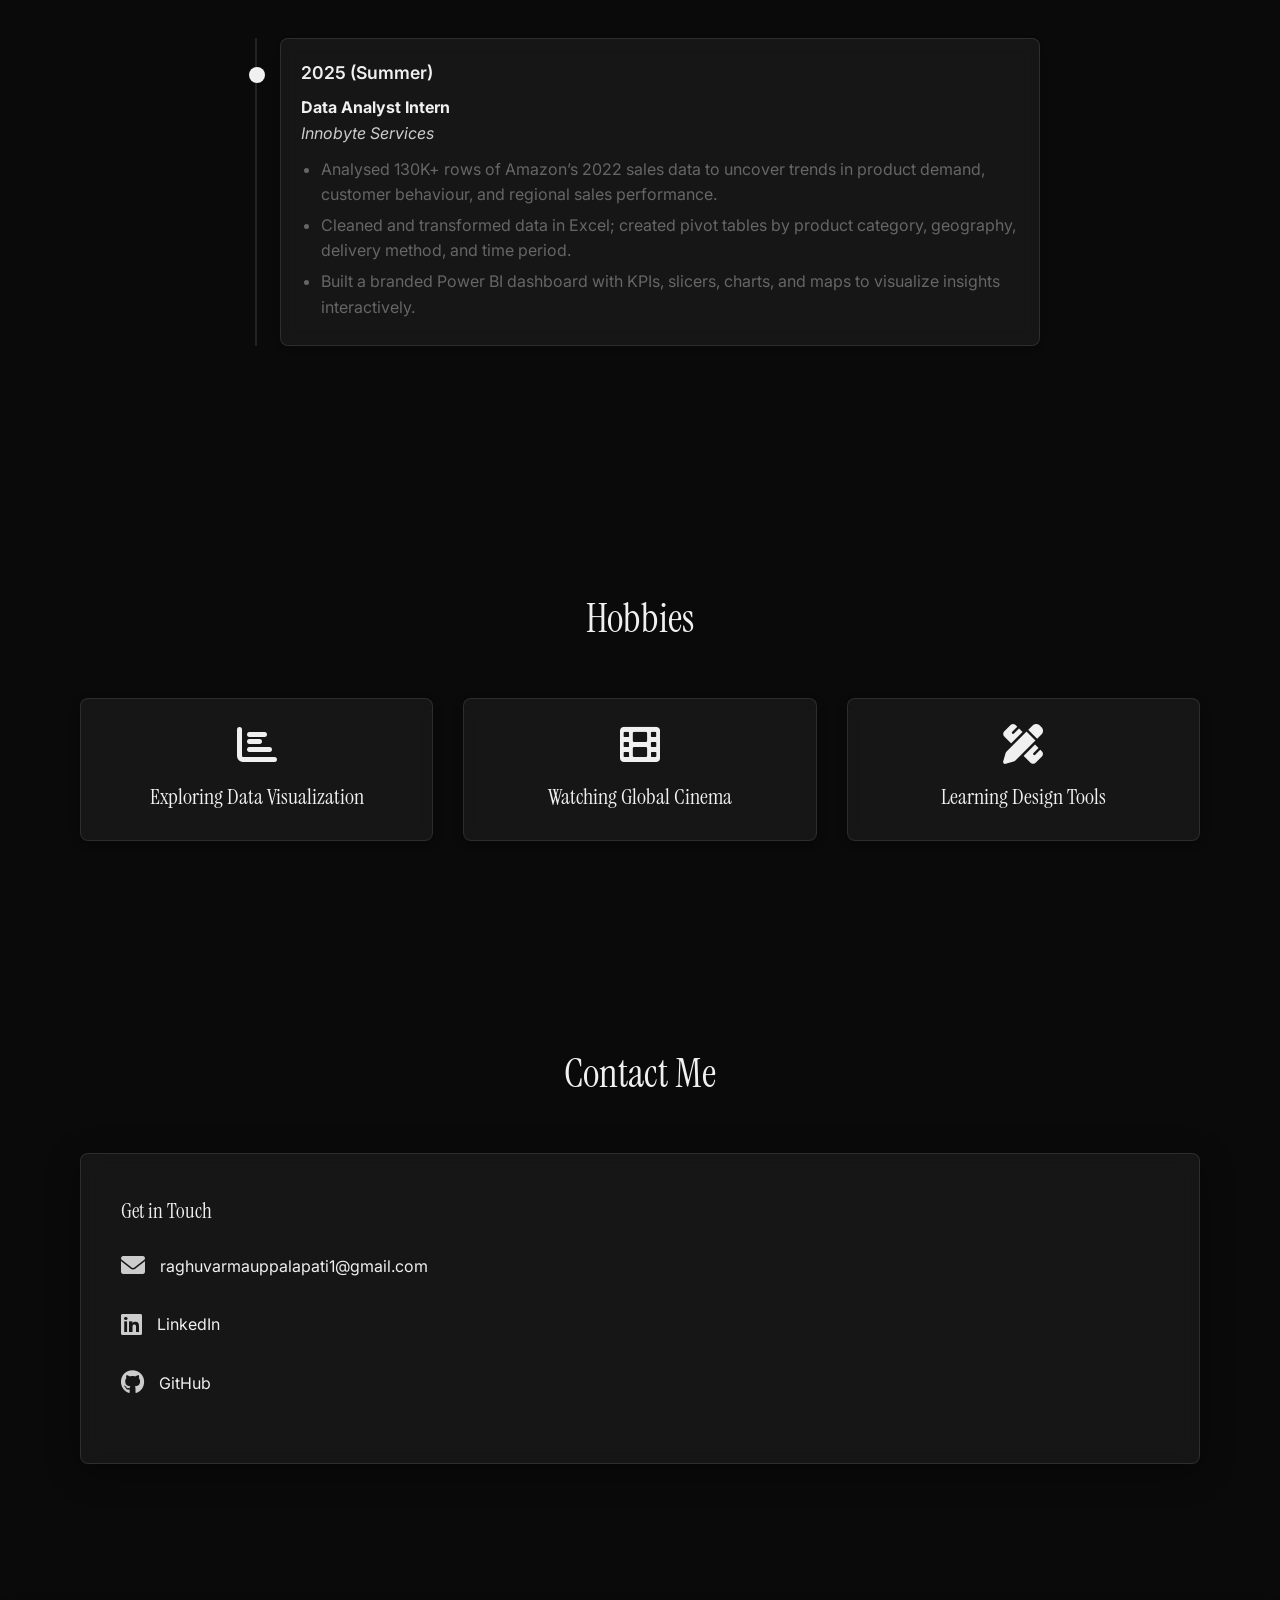
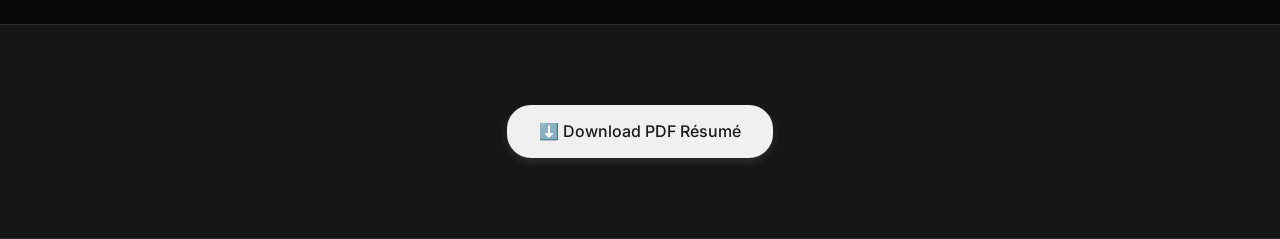
==== commit c3dcf4eb: "Update index.html" ====
--- a/index.html
+++ b/index.html
@@ -1484,7 +1484,7 @@
                             <p id="amazonDescription">Comprehensive analysis of Amazon order data with advanced data cleaning, pivot tables, and interactive Power BI visualizations. Uncovered key revenue drivers, seasonal patterns, and customer behavior insights that drive business decisions.</p>
                             <div class="project-buttons">
                                 <a href="https://github.com/raghuvarma02/amazon-sales-analysis" class="btn btn-secondary" aria-label="View Amazon project on GitHub">GitHub Repository</a>
-                                <a href="https://app.powerbi.com/view?r=eyJrIjoiYOUR_POWERBI_REPORT_ID" class="btn btn-secondary" aria-label="View Amazon project Power BI dashboard">Power BI Live Dashboard</a>
+                               
                             </div>
                         </div>
                     </div>
@@ -1502,9 +1502,7 @@
                             <li>Applied data transformation techniques and DAX measures to extract KPIs such as Sales Growth, Top Products, and Revenue Trends.</li>
                             <li>Enabled decision-making through slicers and drill-through visuals.</li>
                         </ul>
-                        <div class="project-buttons">
-                            <a href="https://github.com/raghuvarma02/powerbi-regional-sales" class="btn btn-secondary" aria-label="View Power BI project on GitHub">GitHub</a>
-                        </div>
+                       
                     </div>
                     <div class="project-card">
                         <div class="project-image" aria-label="Excel Chocolate Manufacturing Dashboard project screenshot">
@@ -1516,9 +1514,7 @@
                             <li>Implemented data bars and a Top 5 Salespersons table with region/category breakdown using conditional formatting and pivot charts.</li>
                             <li>Focused on clarity and storytelling in layout for non-technical stakeholders.</li>
                         </ul>
-                        <div class="project-buttons">
-                            <a href="https://github.com/raghuvarma02/excel-chocolate-dashboard" class="btn btn-secondary" aria-label="View Excel project on GitHub">GitHub</a>
-                        </div>
+                        
                     </div>
                 </div>
             </div>
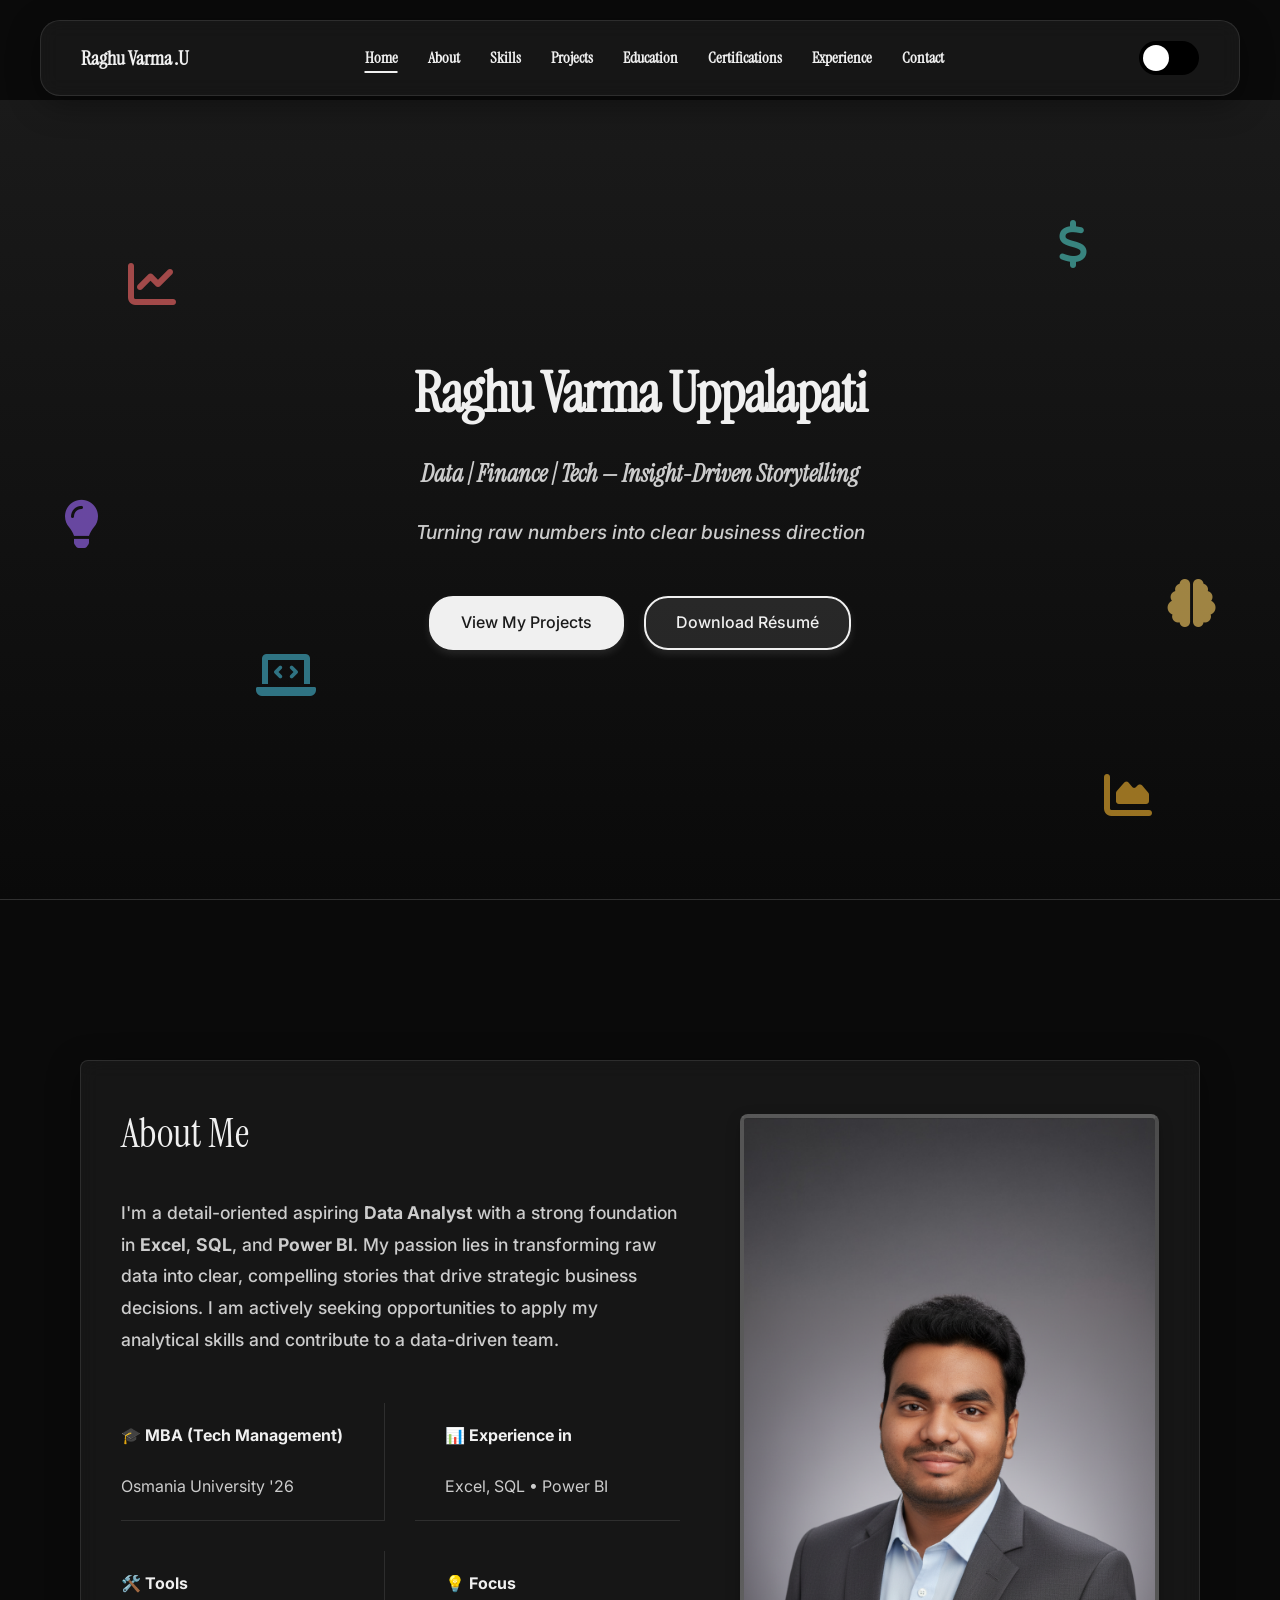
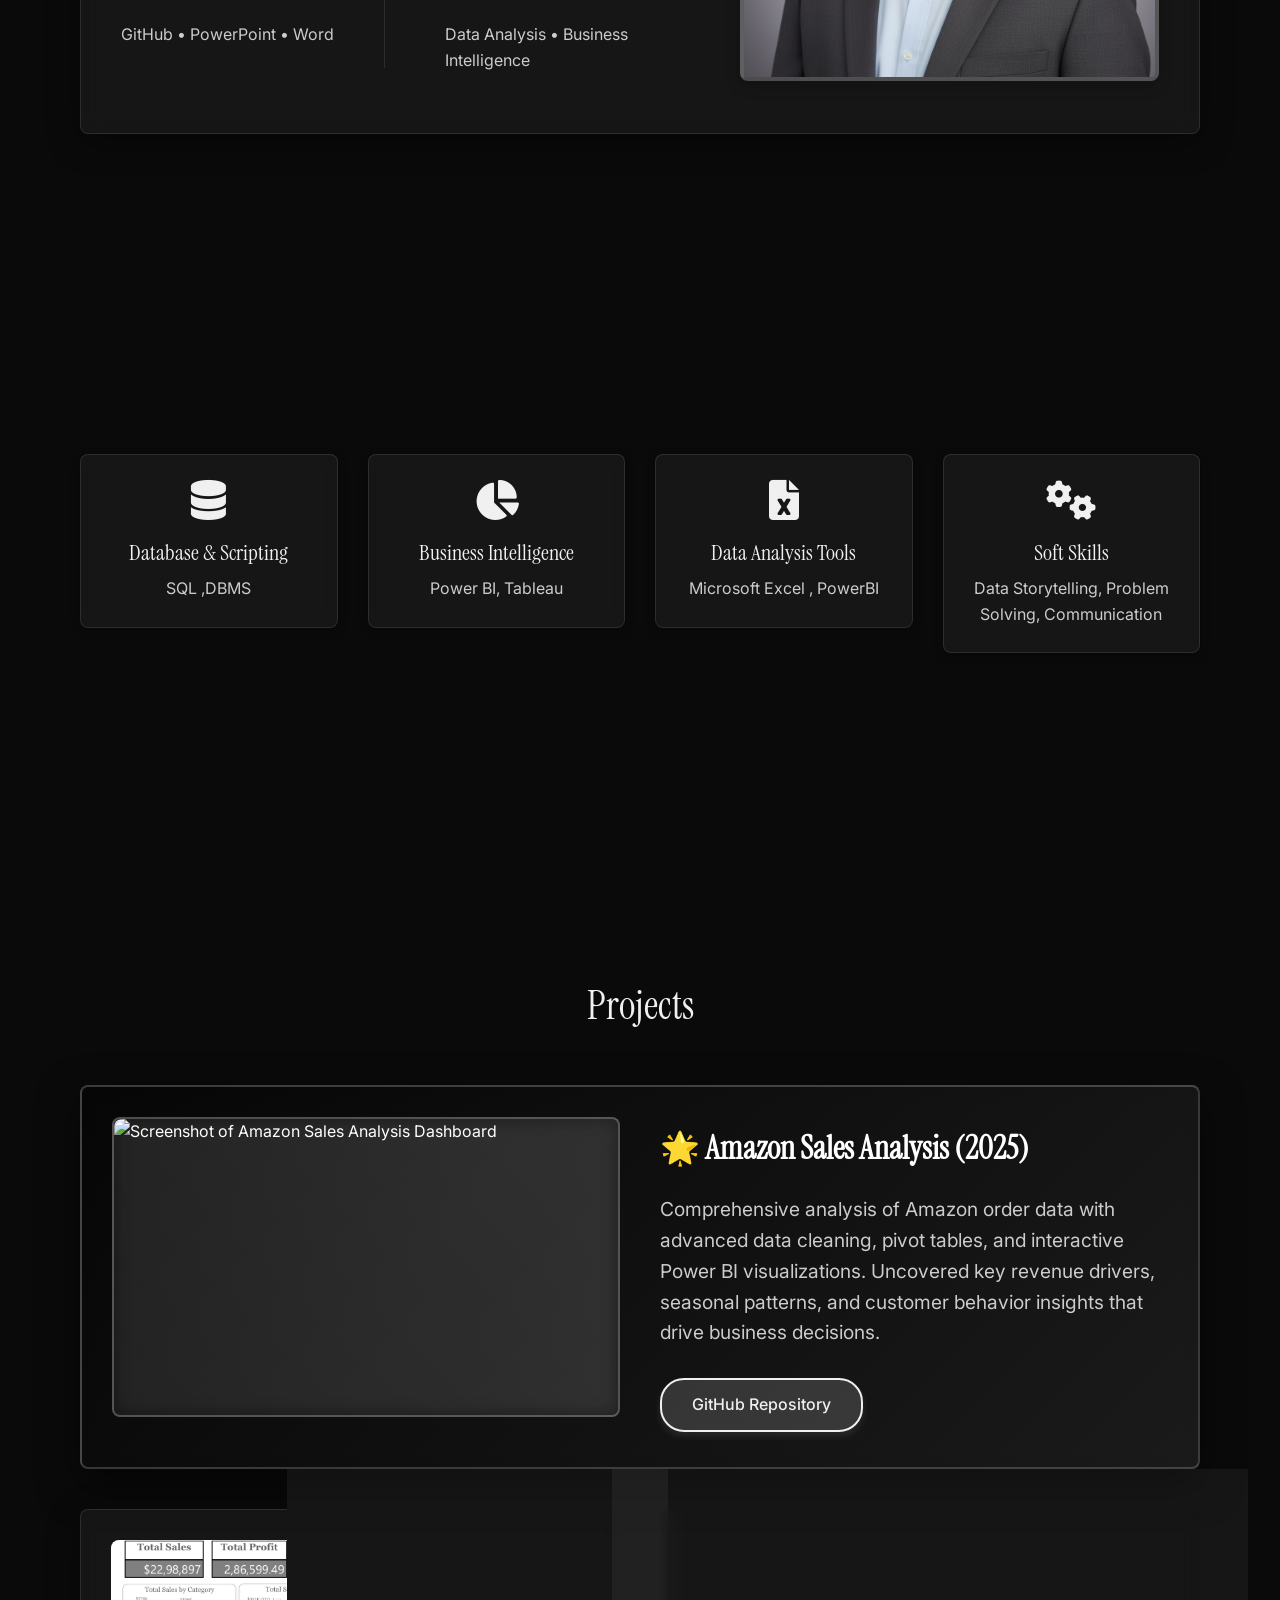
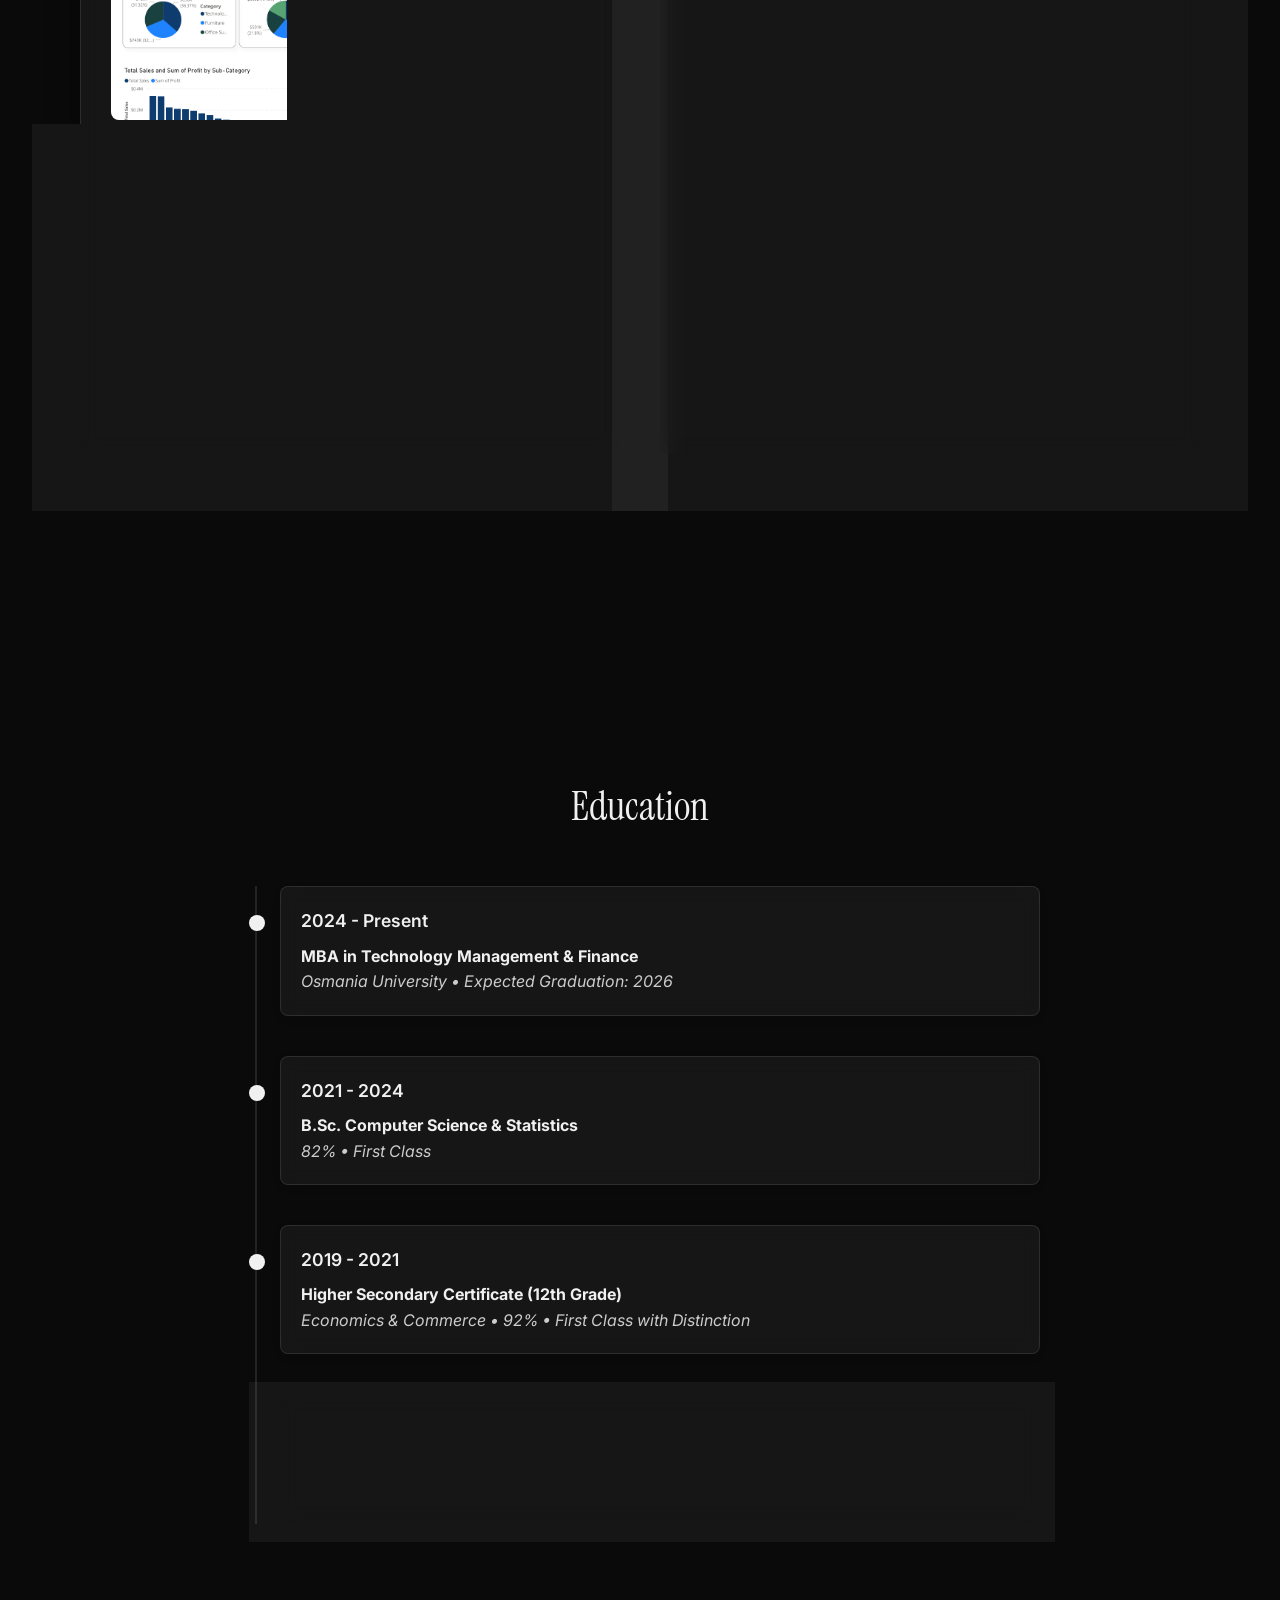
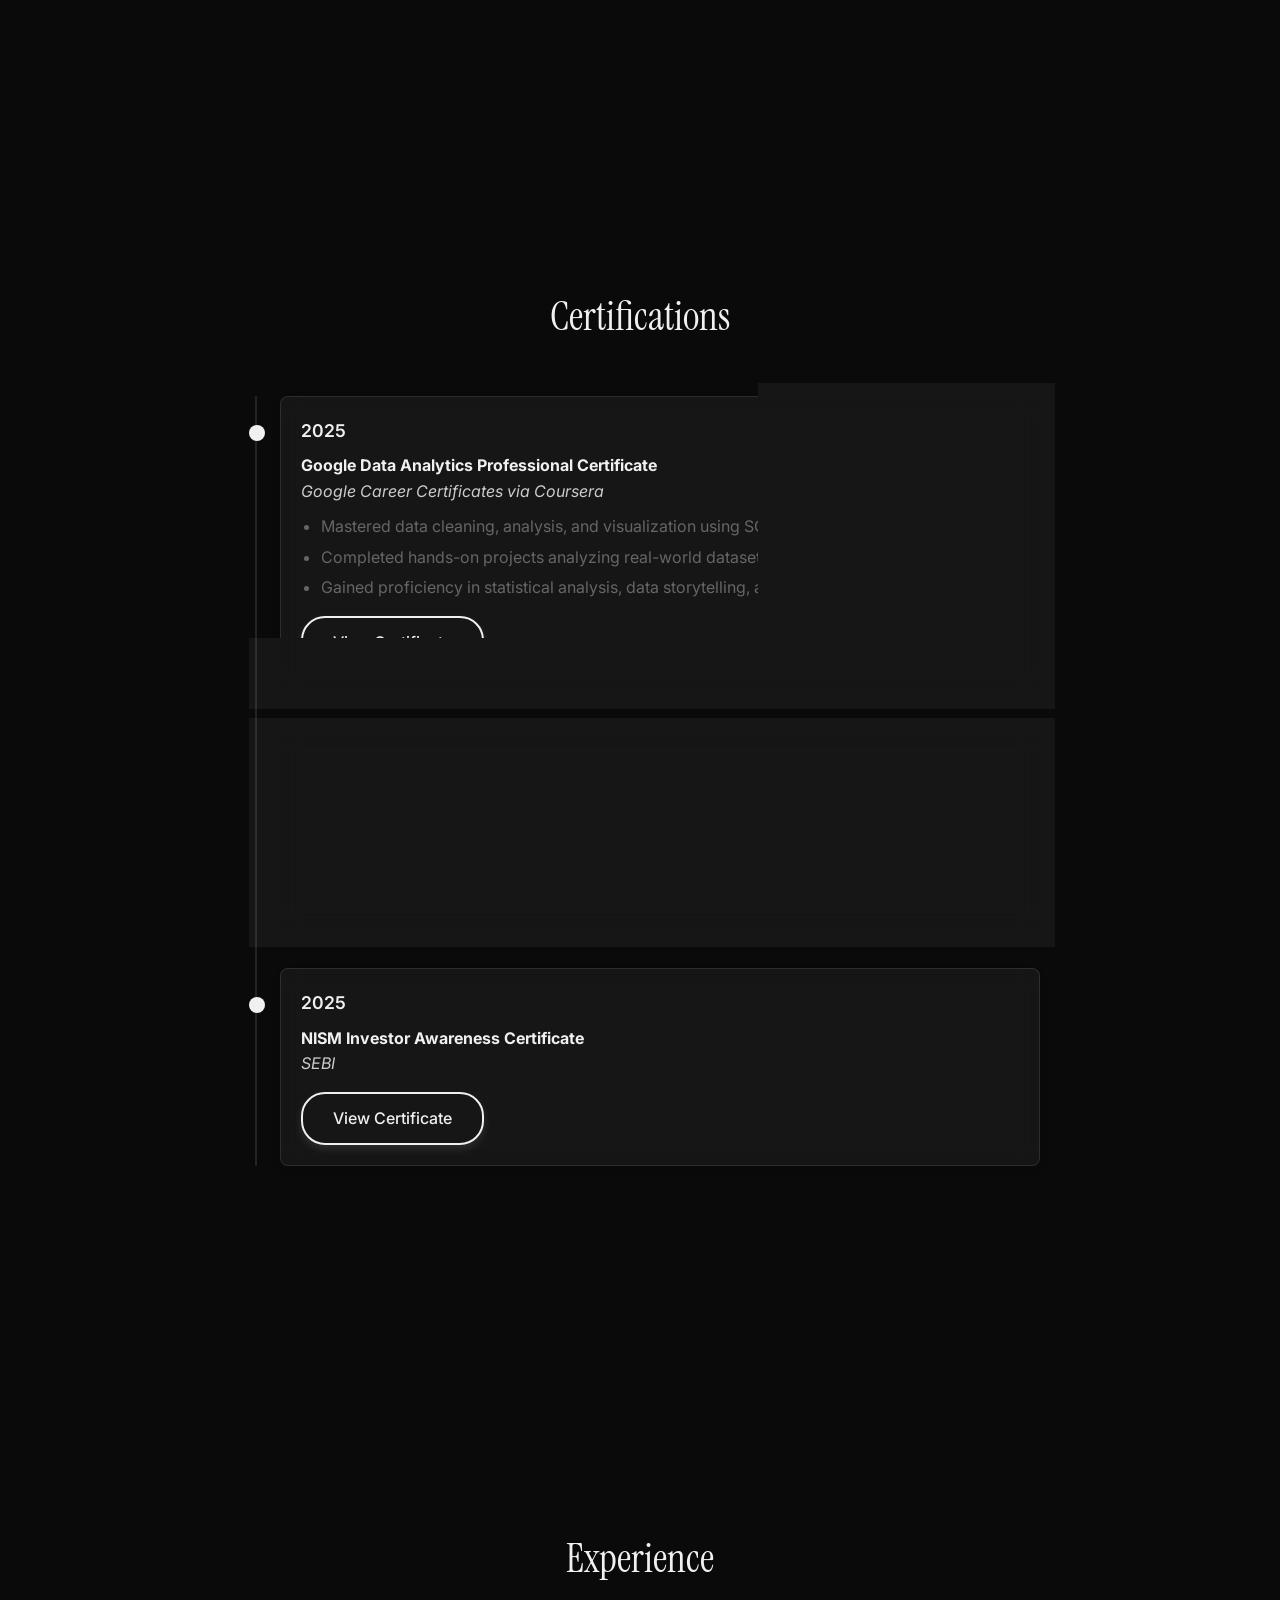
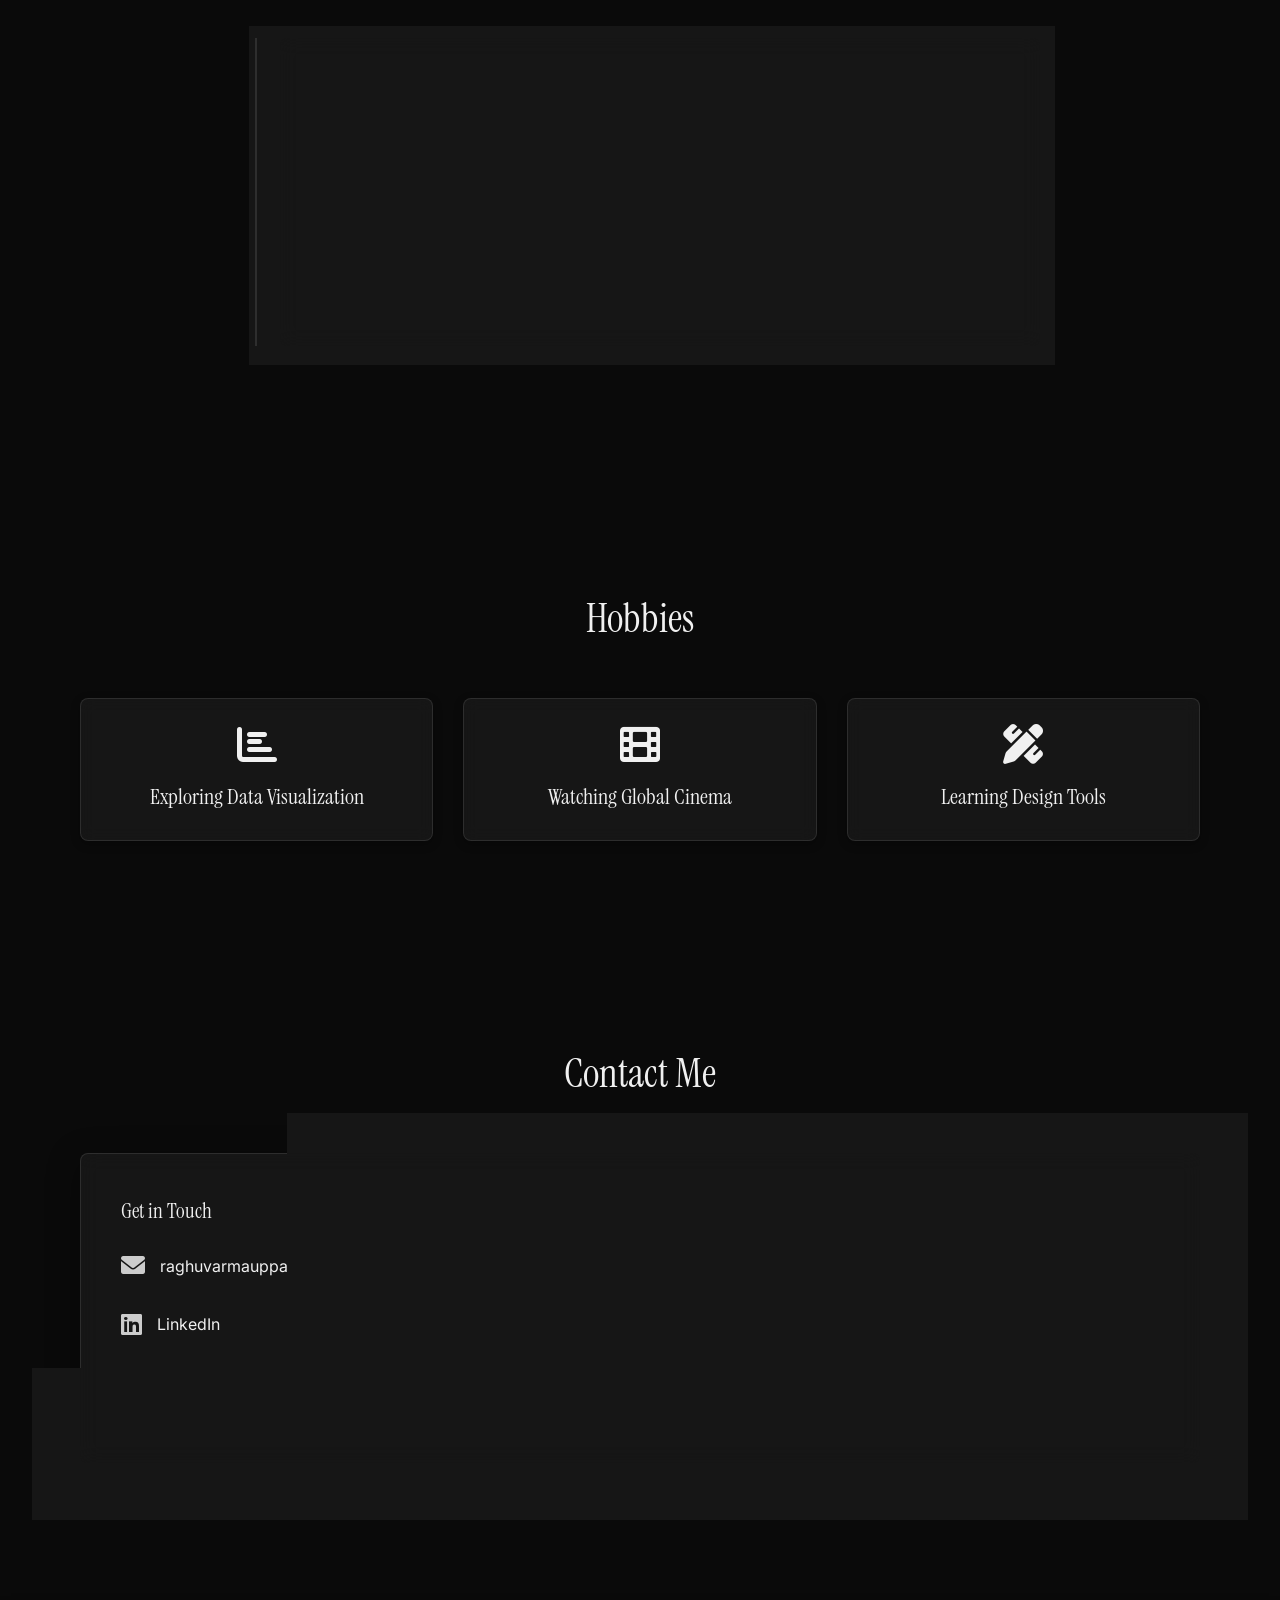
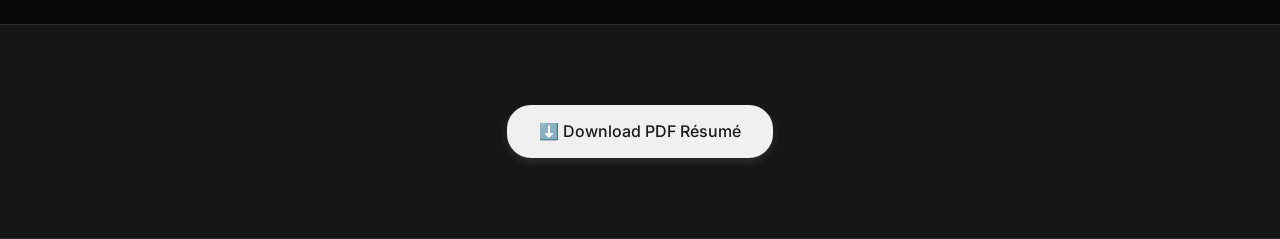
==== commit 21910e2b: "Update index.html" ====
--- a/index.html
+++ b/index.html
@@ -1432,7 +1432,7 @@
                     </div>
                 </div>
                 <div class="about-image" aria-label="Profile picture of Raghu Varma">
-                    <img src="portfolio/rvprofile_ai_long.png" alt="Raghu Varma Profile Photo" >
+                    <img src="https://raghuvarma02.github.io/portfolio/rvprofile_ai_long.png" alt="Raghu Varma Profile Photo" >
                 </div>
             </div>
         </div>
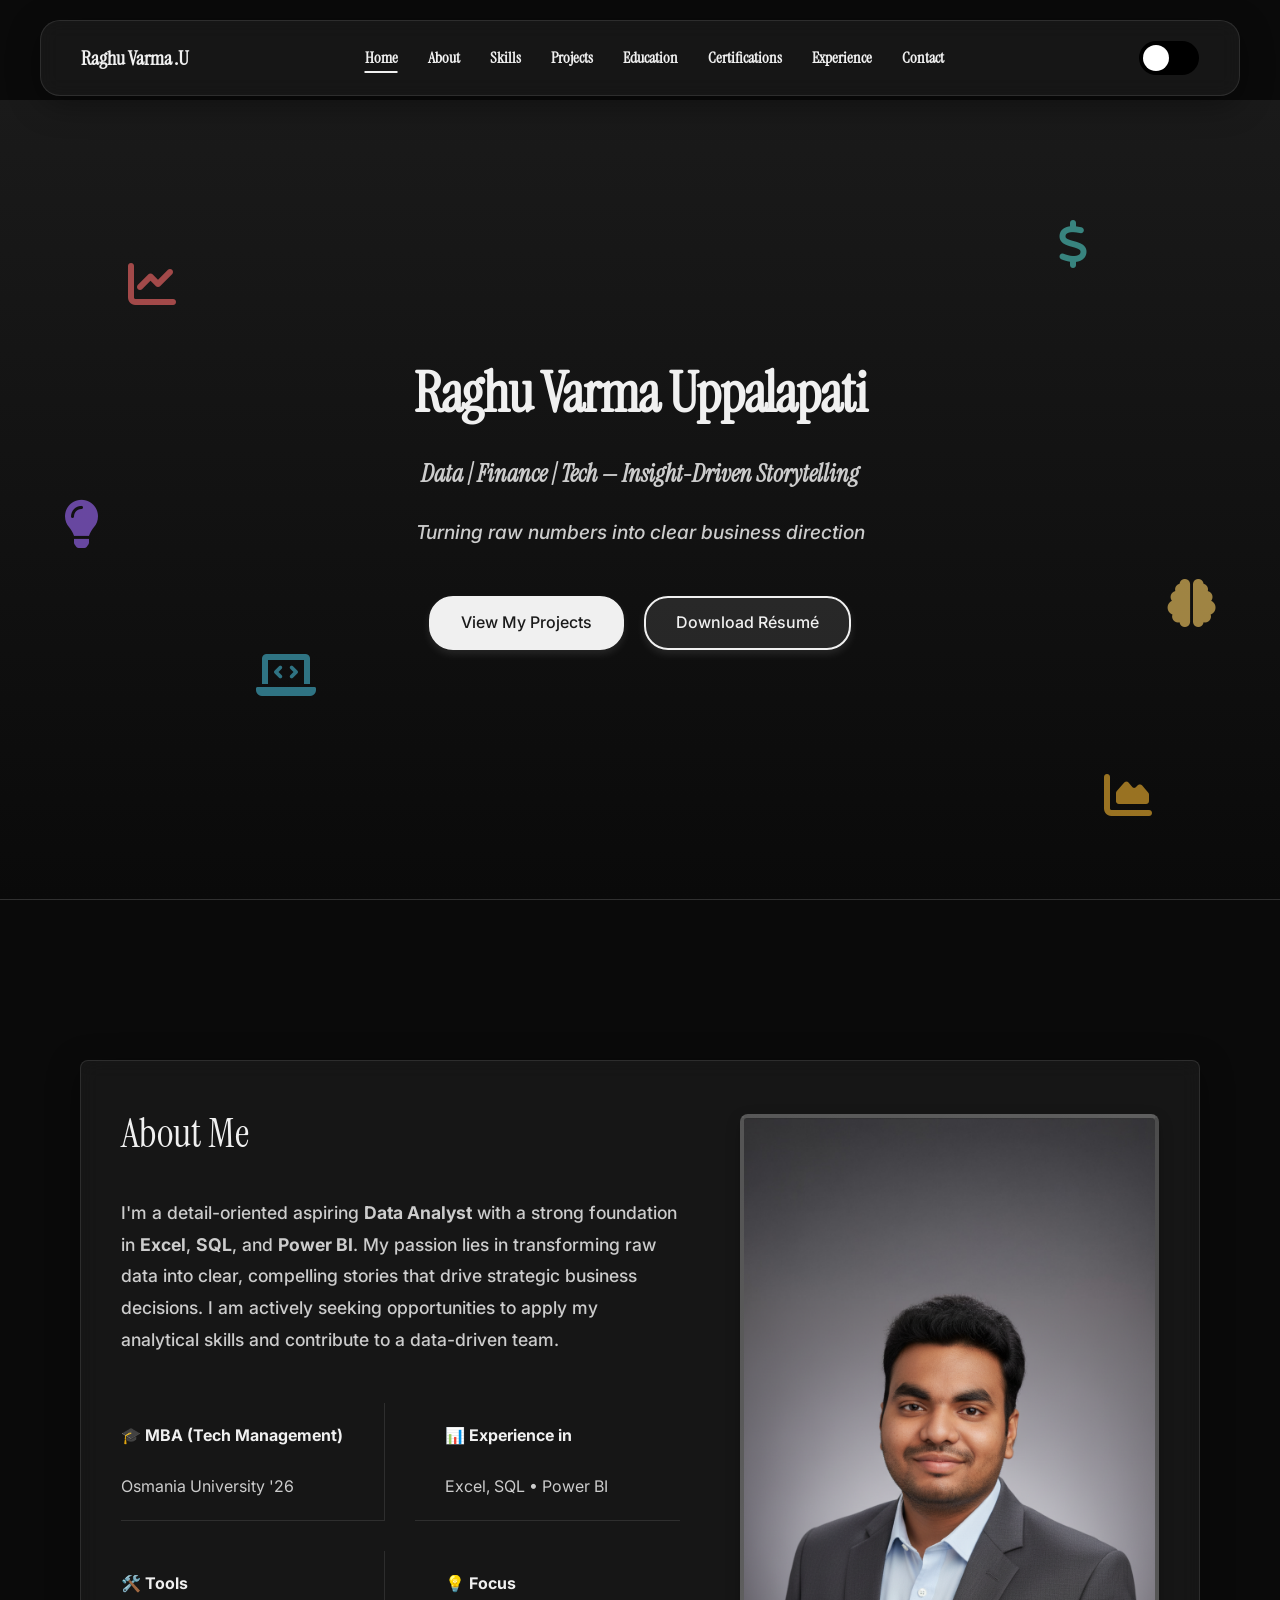
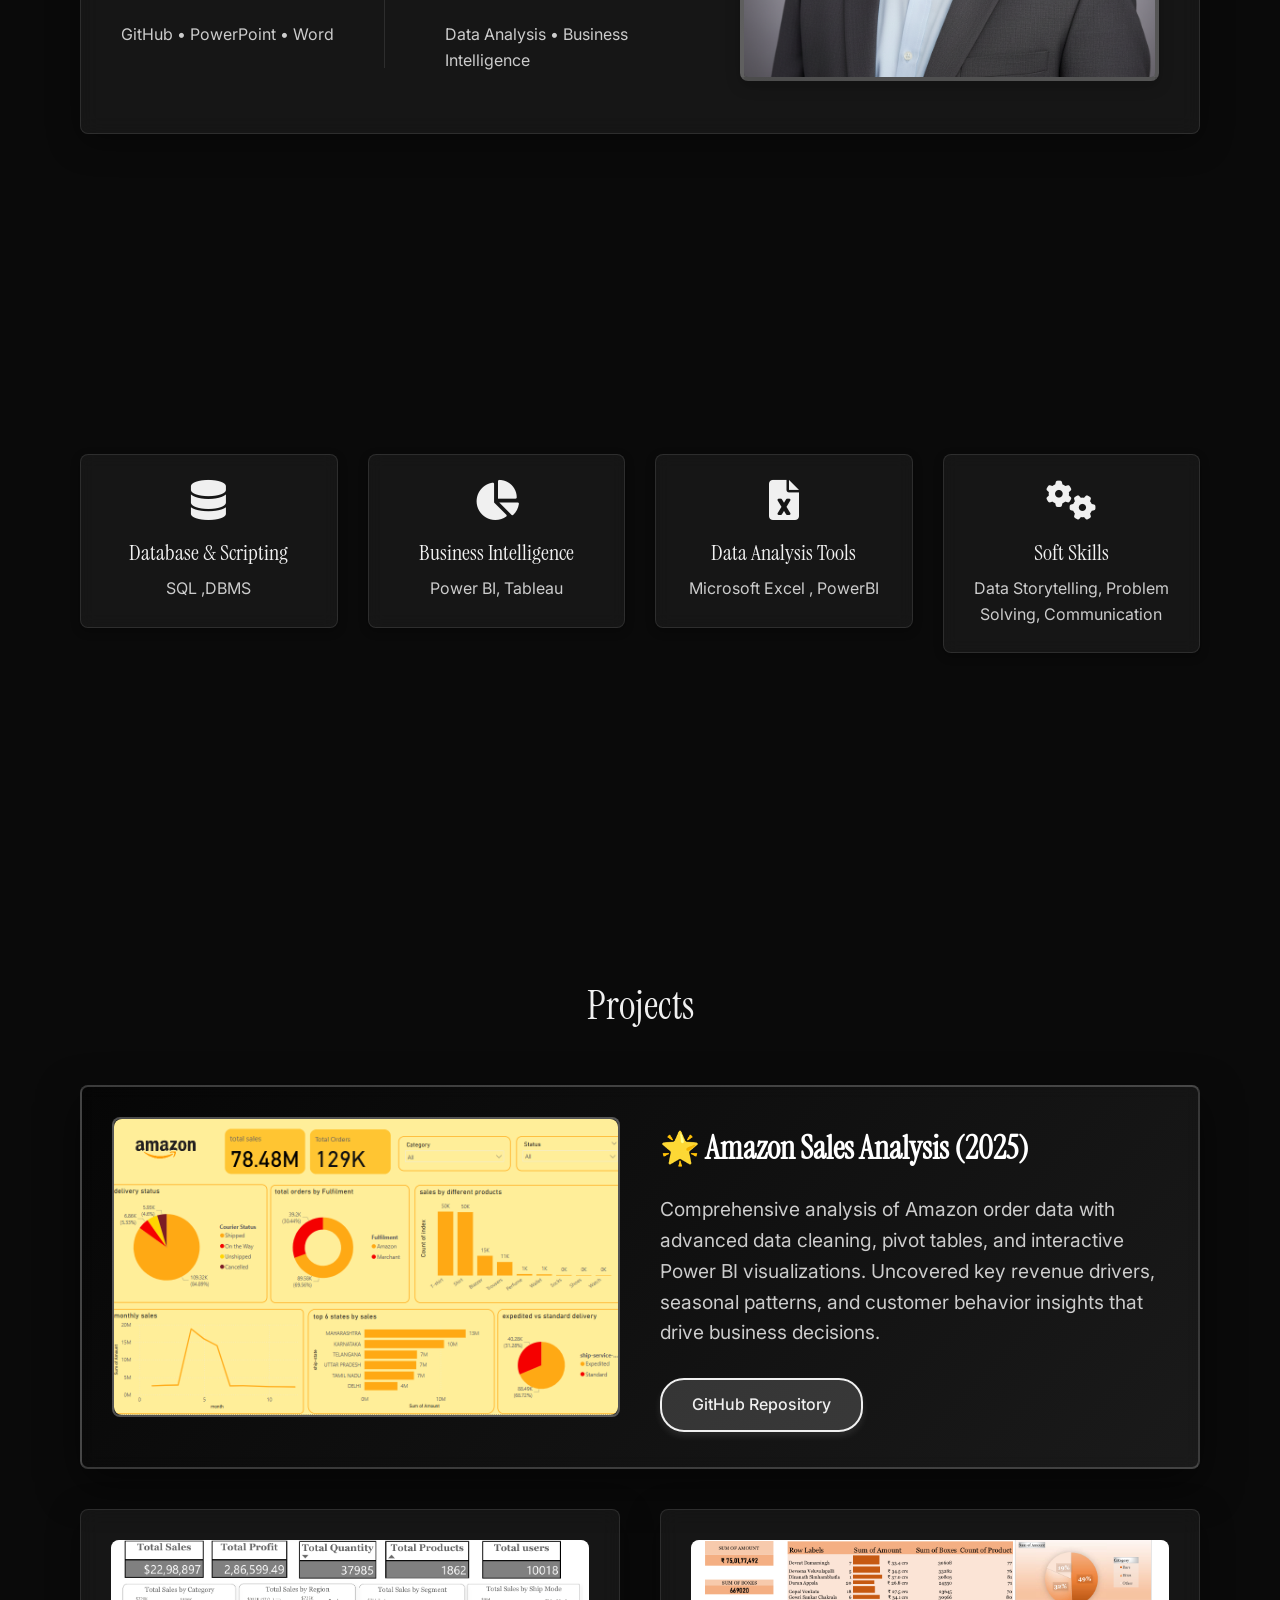
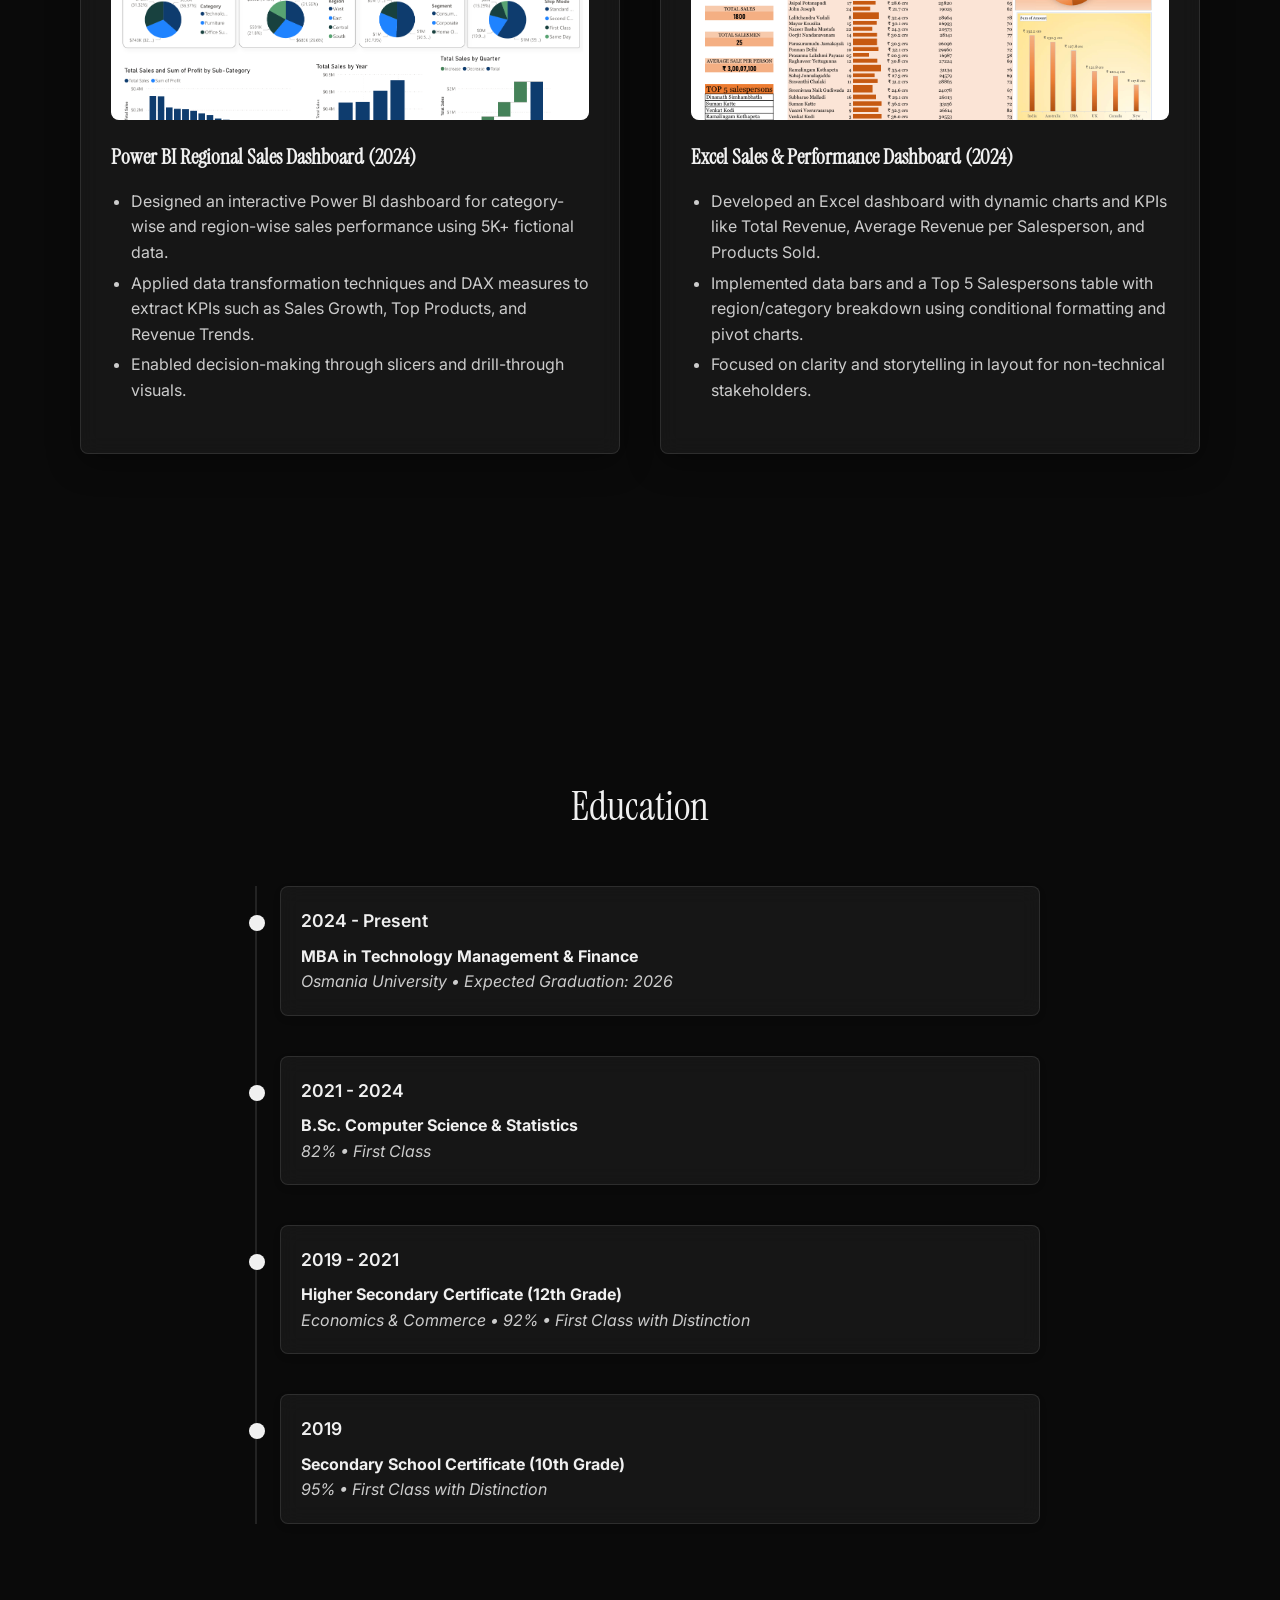
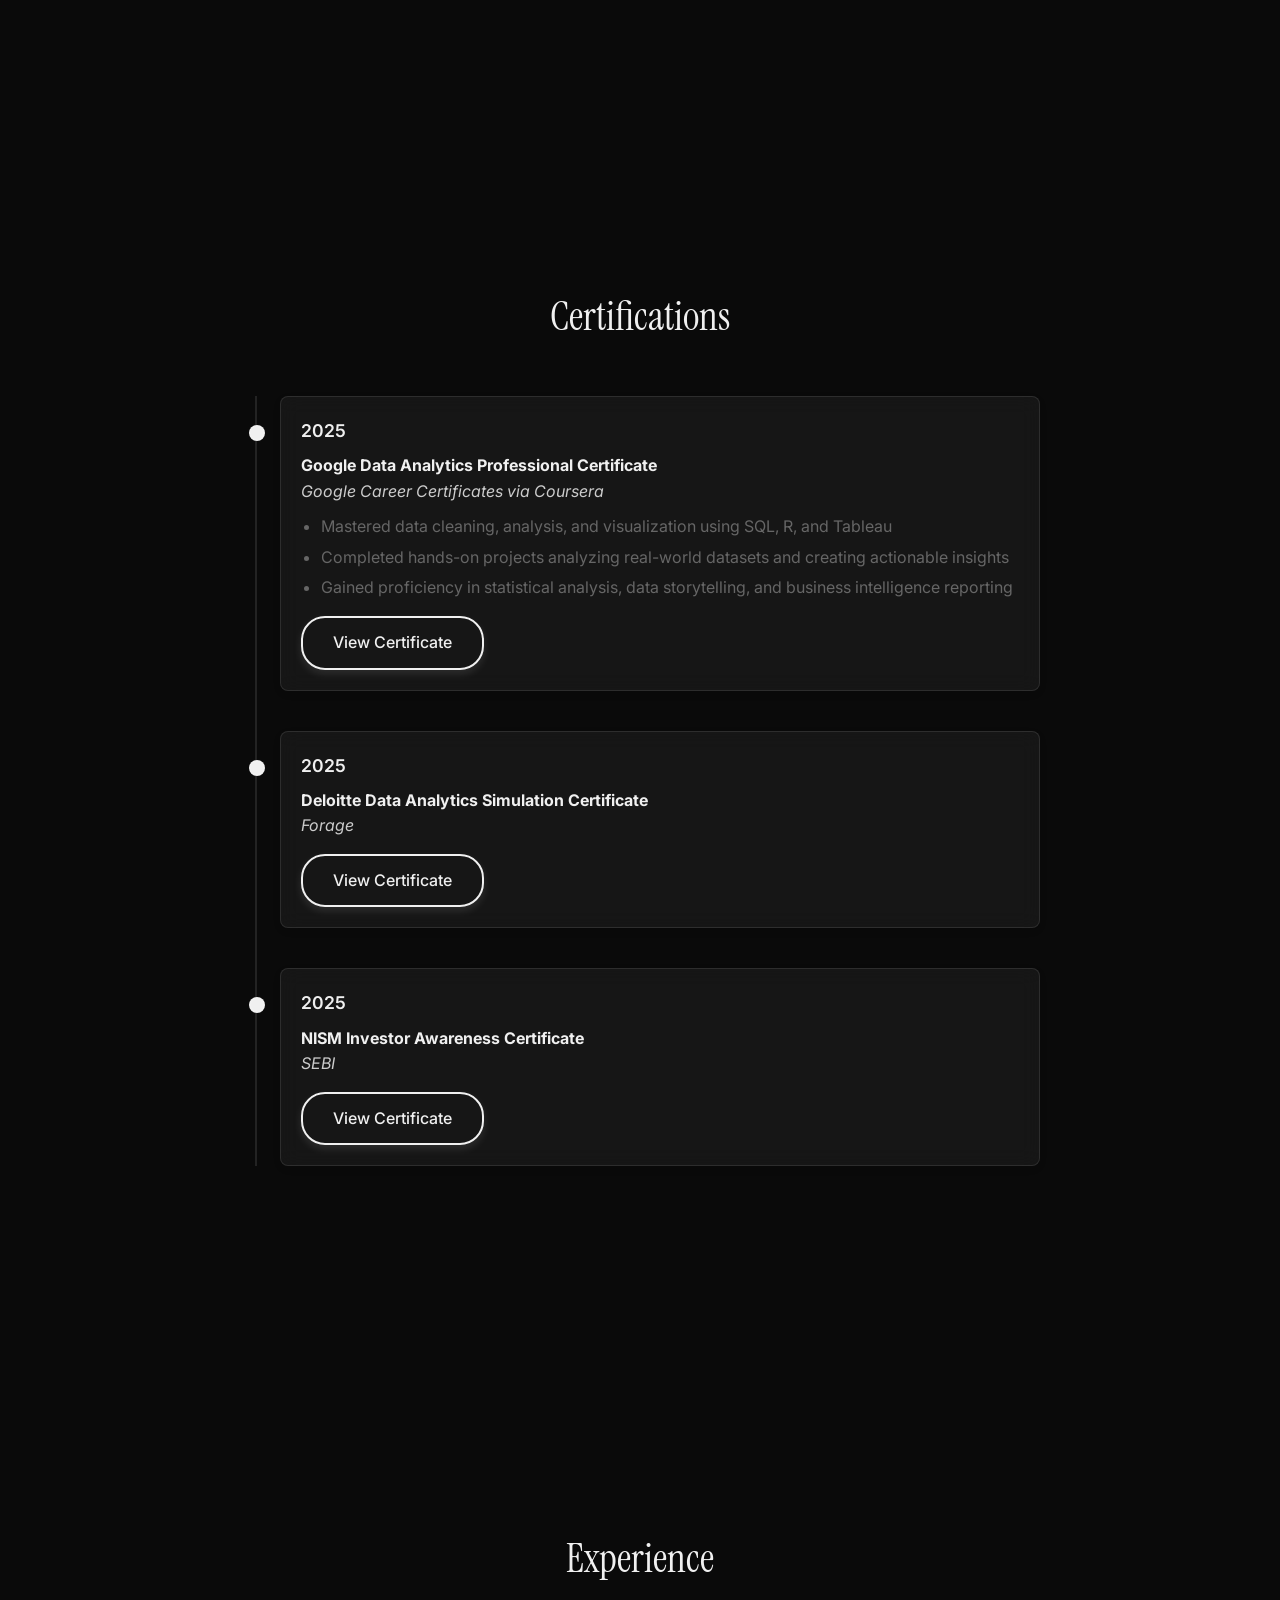
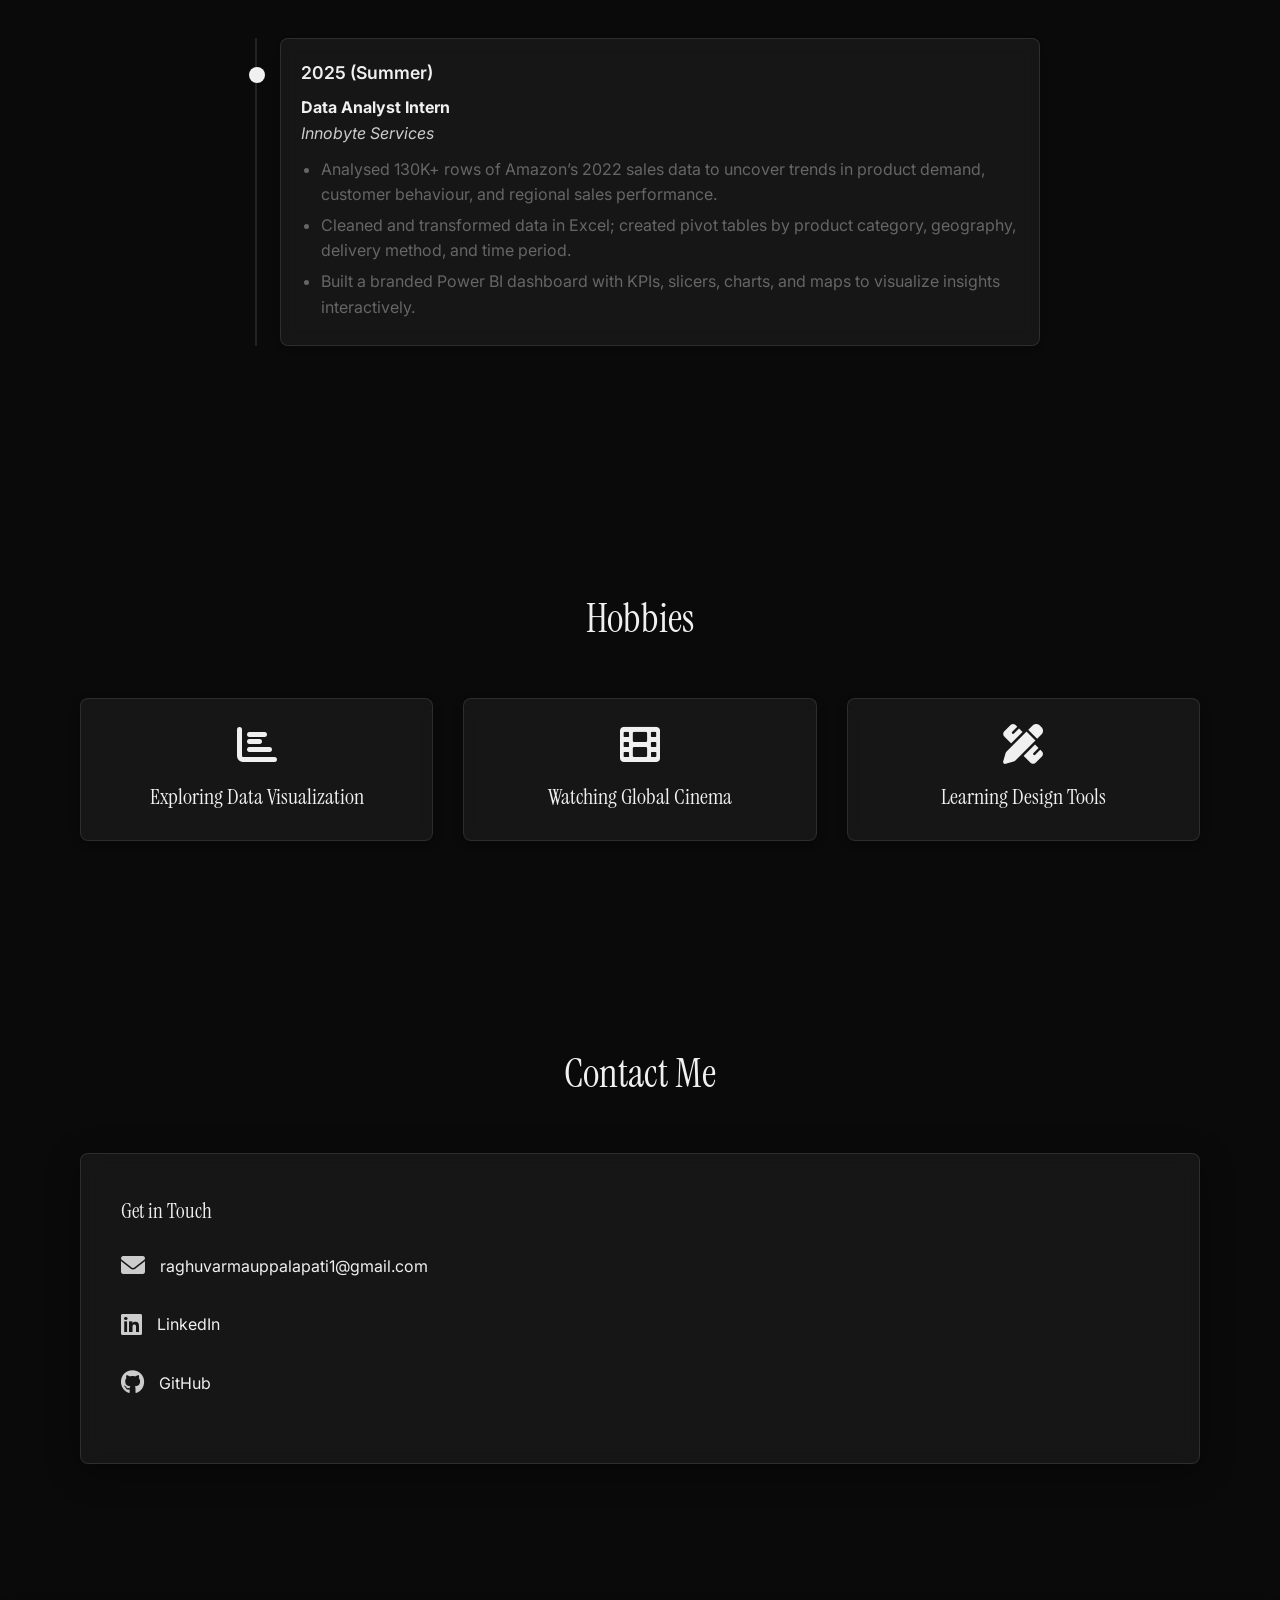
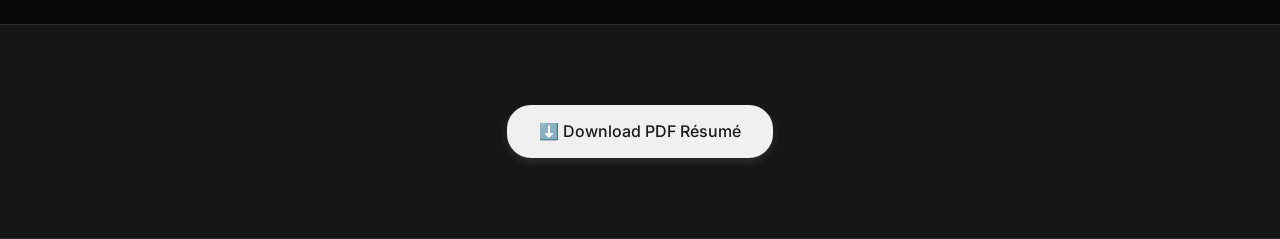
==== commit a83d96b5: "Update index.html" ====
--- a/index.html
+++ b/index.html
@@ -1477,7 +1477,7 @@
                 <div class="project-card featured">
                     <div class="featured-project">
                         <div class="project-image" aria-label="Amazon Sales Analysis project screenshot">
-                            <img class="project-screenshot" src="https://raghuvarma02.github.io/portfolio/dashboard_amazon.png" onerror="this.onerror=null;this.src='https://placehold.co/320x180/BFBFBF/FFFFFF?text=Amazon+Sales+Analysis';" alt="Screenshot of Amazon Sales Analysis Dashboard">
+                            <img class="project-screenshot" src="https://raghuvarma02.github.io/portfolio/dashboard amazon.png" onerror="this.onerror=null;this.src='https://placehold.co/320x180/BFBFBF/FFFFFF?text=Amazon+Sales+Analysis';" alt="Screenshot of Amazon Sales Analysis Dashboard">
                         </div>
                         <div class="project-content">
                             <h3>🌟 Amazon Sales Analysis (2025)</h3>
